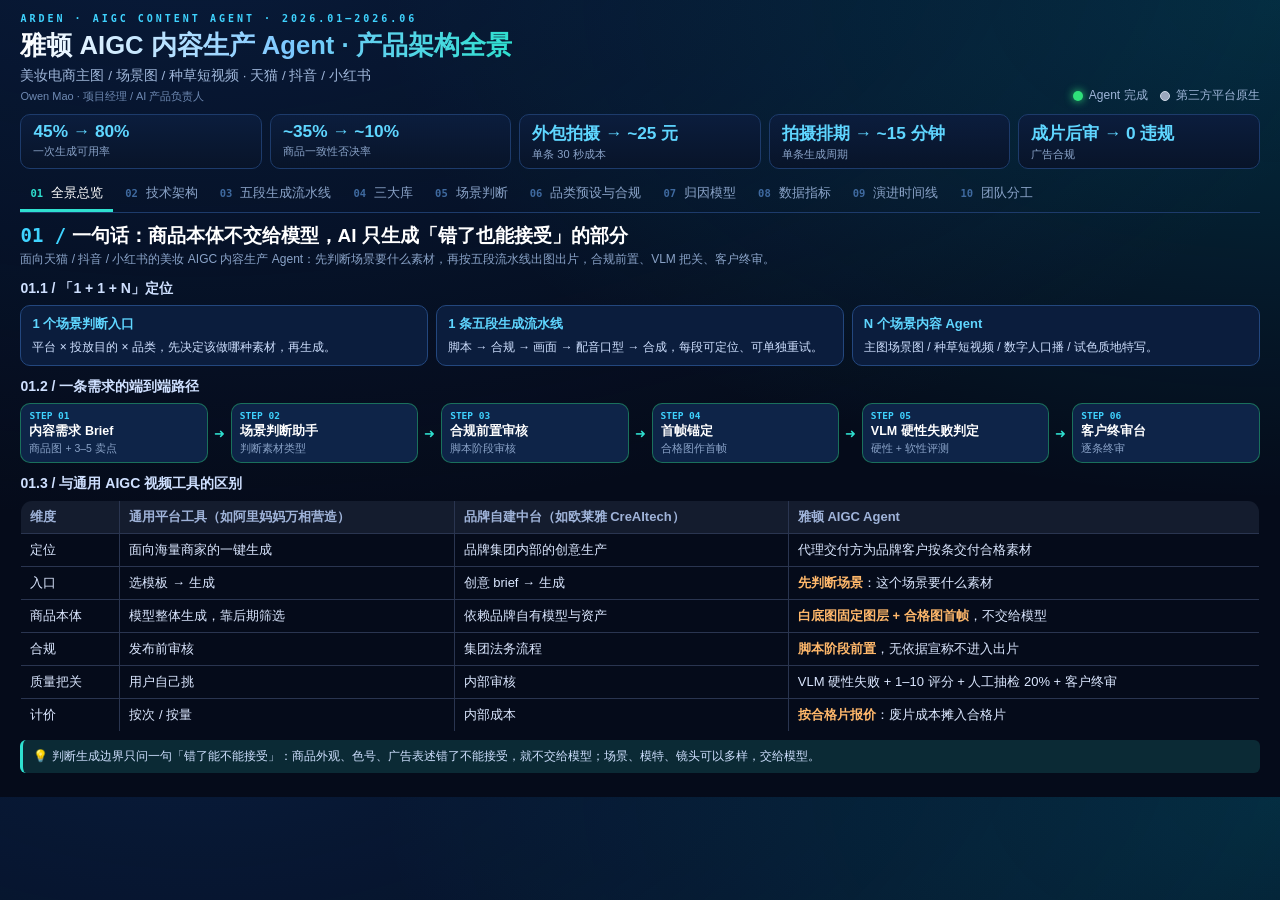
==== arden.html @ a470062e "add arden page" ====
<!DOCTYPE html><html lang="zh"><head><meta charset="utf-8"><meta name="viewport" content="width=device-width,initial-scale=1"><title>雅顿 AIGC 内容生产 Agent · 产品架构全景</title><style>*{box-sizing:border-box;margin:0;padding:0}
body{width:1920px;background:radial-gradient(1200px 600px at 15% -10%,#0d3b7a55,transparent),radial-gradient(900px 500px at 100% 0%,#00b4d833,transparent),#050b1a;color:#dbe7ff;font-family:"Noto Sans CJK SC","PingFang SC","Microsoft YaHei",sans-serif;padding:36px 44px 30px}
.top{display:flex;justify-content:space-between;align-items:flex-end}
.eyebrow{font:600 13px/1 monospace;letter-spacing:4px;color:#3fd3ff}
h1{font-size:42px;font-weight:800;margin:10px 0 8px;background:linear-gradient(90deg,#fff,#7cc8ff 55%,#2fe0d0);-webkit-background-clip:text;color:transparent}
.sub{font-size:19px;color:#9fb6d9}.sub b{color:#2fe0d0}
.legend{display:flex;gap:18px;font-size:14px;color:#9fb6d9;align-items:center}.legend span{display:flex;align-items:center;gap:6px}.legend .hint{color:#5f789f;font-size:12px}
.kpi{display:grid;gap:12px;margin:20px 0 16px}
.k{border:1px solid #1d3b6b;background:linear-gradient(180deg,#0b1d3d,#081429);border-radius:10px;padding:10px 16px;display:flex;flex-direction:column;gap:2px}
.k b{font-size:24px;color:#5fd6ff;font-weight:800;white-space:nowrap}.k span{font-size:13px;color:#8aa3c8}
.roles{display:grid;gap:10px;margin-bottom:12px}
.role{border:1px dashed #2a5aa0;border-radius:22px;padding:8px;text-align:center;font-size:14px;color:#cfe0ff;background:#0a1a35}
.main{display:grid;grid-template-columns:200px 1fr 200px;gap:12px}
.band{display:flex;border:1px solid #17345f;border-radius:12px;background:linear-gradient(90deg,#0a1c3acc,#071328cc);margin-bottom:10px;position:relative;overflow:hidden}
.band:before{content:"";position:absolute;left:0;top:0;bottom:0;width:4px;background:linear-gradient(#0a6cff,#2fe0d0)}
.lab{width:170px;flex:none;padding:12px 10px 12px 18px;border-right:1px solid #17345f;display:flex;flex-direction:column;justify-content:center}
.lab em{font:700 12px monospace;color:#3fd3ff}.lab b{font-size:17px;color:#fff;margin:3px 0}.lab span{font-size:10px;color:#6f8ab3;letter-spacing:1px}
.chips{display:flex;flex-wrap:wrap;gap:8px;padding:12px;align-content:center}
.chip{display:flex;align-items:center;gap:7px;padding:7px 11px;border-radius:8px;background:#0e2448;border:1px solid #23477e;font-size:14px;white-space:nowrap;cursor:pointer;transition:.15s}
.chip:hover{transform:translateY(-1px);border-color:#5fd6ff;box-shadow:0 0 12px #3fd3ff55}
.chip b{font-weight:600;color:#eaf2ff}.chip i{font-style:normal;font:11px monospace;color:#7fa6d6;background:#08162e;border-radius:4px;padding:2px 5px}
.dot{width:8px;height:8px;border-radius:50%;flex:none}
.g .dot,.lg.g{background:#2fe07a;box-shadow:0 0 8px #2fe07a}.y .dot,.lg.y{background:#ffc53d;box-shadow:0 0 8px #ffc53d}.b .dot,.lg.b{background:#4c8dff;box-shadow:0 0 8px #4c8dff}
.chip.g{border-color:#2fe07a66;background:linear-gradient(180deg,#0f2f3a,#0c2238)}.chip.b{border-style:dashed;opacity:.9}
.lg{width:10px;height:10px;border-radius:50%;display:inline-block}
.pillar{border-radius:12px;padding:12px 10px;display:flex;flex-direction:column;gap:8px;margin-bottom:10px}
.pillar .chip{white-space:normal;flex-wrap:wrap}
.pl{background:linear-gradient(180deg,#1a0f3d,#0a1430);border:1px solid #5b4bd1}.pr{background:linear-gradient(180deg,#05303a,#0a1430);border:1px solid #1fb5c4}
.ph{text-align:center;padding:6px 0 10px;border-bottom:1px solid #ffffff22;margin-bottom:4px}.ph b{display:block;font-size:17px;color:#fff}.ph span{font:11px monospace;color:#9fb6d9;letter-spacing:2px}
.flow{margin:4px 0 12px;border:1px solid #1d3b6b;border-radius:10px;padding:10px 16px;display:flex;align-items:center;gap:10px;font-size:13.5px;background:#071328;flex-wrap:wrap}
.flow .t{color:#3fd3ff;font:700 12px monospace;margin-right:4px;background:none;border:none}.flow span{background:#0e2448;border:1px solid #2a5aa0;border-radius:14px;padding:4px 10px}.flow .ar{color:#2fe0d0;border:none;background:none;padding:0}
.src{display:grid;gap:10px;border-top:2px solid #0a6cff55;padding-top:12px}
.src .h{font-size:15px;font-weight:700;color:#fff;display:flex;flex-direction:column;justify-content:center}.src .h span{font:10px monospace;color:#6f8ab3}
.s{background:#0b1a33;border:1px solid #2a4a7a;border-radius:8px;padding:9px;text-align:center}.s b{display:block;font-size:15px;color:#cfe0ff}.s i{font-style:normal;font-size:11px;color:#7f98bf}
.foot{margin-top:12px;font-size:12px;color:#5f789f;display:flex;justify-content:space-between}
#mask{display:none;position:fixed;inset:0;background:#02060fcc;backdrop-filter:blur(4px);align-items:center;justify-content:center;z-index:9}
#modal{width:640px;background:linear-gradient(160deg,#0d2246,#071229);border:1px solid #3fd3ff66;border-radius:16px;padding:28px 32px;box-shadow:0 0 60px #0a6cff55;position:relative}
#modal h2{font-size:26px;color:#fff;margin:10px 0 4px}#mt{font:13px monospace;color:#7fa6d6;margin-bottom:14px}
#modal h3{font-size:14px;color:#3fd3ff;margin:16px 0 6px;letter-spacing:2px}#modal p{font-size:15px;line-height:1.75;color:#cfe0ff}
#x{position:absolute;right:16px;top:12px;background:none;border:none;color:#9fb6d9;font-size:26px;cursor:pointer}
.st{display:inline-block;font-size:12px;padding:3px 10px;border-radius:12px;font-weight:700}.st.g{background:#2fe07a22;color:#2fe07a}.st.y{background:#ffc53d22;color:#ffc53d}.st.b{background:#4c8dff22;color:#7fb0ff}


.n .dot,.lg.n{background:#9aa7bd;box-shadow:none;border:1px solid #cfd8e6}
.chip.n{background:repeating-linear-gradient(135deg,#1a2233,#1a2233 6px,#161d2c 6px,#161d2c 12px);border:1px solid #58657d;}
.chip.n b{color:#c5cede}.chip.n i{color:#9aa7bd}
.st.n{background:#9aa7bd22;color:#c5cede}
.k{flex-direction:column!important;align-items:flex-start!important;gap:2px!important}
.meta{font-size:13px;color:#6f8ab3;margin-top:8px}
.tabs{display:flex;gap:6px;margin:4px 0 18px;border-bottom:1px solid #1d3b6b;flex-wrap:wrap}
.tab{padding:10px 16px;cursor:pointer;color:#8aa3c8;font-size:15px;border-bottom:3px solid transparent;display:flex;gap:8px;align-items:baseline}
.tab .ti{font:700 12px monospace;color:#3f6aa0}.tab:hover{color:#fff}.tab.active{color:#fff;border-bottom-color:#2fe0d0}.tab.active .ti{color:#2fe0d0}
.panel{display:none}.panel.active{display:block}
.sec{font-size:26px;font-weight:800;color:#fff;margin:4px 0 4px}.sno{color:#3fd3ff;font-family:monospace}
.ssub{color:#8aa3c8;font-size:14px;margin-bottom:16px}
.sec2{font-size:17px;font-weight:700;color:#cfe0ff;margin:22px 0 10px}
.tri{display:grid;grid-template-columns:1fr 1.6fr 1fr;gap:14px}
.col{border:1px solid #1d3b6b;border-radius:14px;padding:14px;background:#081630;display:flex;flex-direction:column;gap:8px}
.col.core{border-color:#2fe0d0;background:linear-gradient(180deg,#07283a,#081630)}
.ch{font-weight:800;color:#fff;font-size:16px;margin-bottom:4px}.mini{color:#6f8ab3;font-size:12px;margin-top:6px}
.srcg{display:grid;grid-template-columns:1fr 1fr;gap:6px}.srcb{background:#0b1a33;border:1px solid #2a4a7a;border-radius:8px;padding:6px 8px}.srcb b{display:block;font-size:13px}.srcb i{font-style:normal;font-size:11px;color:#7f98bf}
.cb{border:1px dashed #2a5aa0;border-radius:10px;padding:10px;display:flex;flex-wrap:wrap;gap:6px}.cb em{width:100%;font-style:normal;font:700 12px monospace;color:#3fd3ff}.cb.nat{border-color:#58657d}.cb.nat em{color:#c5cede}
.kc{background:#0b1d3d;border:1px solid #1d3b6b;border-radius:10px;padding:10px 12px}.kc b{display:block;font-size:22px;color:#5fd6ff}.kc span{font-size:12px;color:#8aa3c8}
.tip{background:#0b2a35;border-left:3px solid #2fe0d0;border-radius:6px;padding:10px 12px;font-size:13.5px;color:#cfe0ff;margin-top:10px;line-height:1.6}
.lane{border:1px solid #1d3b6b;border-radius:12px;padding:14px;margin-bottom:12px;background:#071328}.lt{font-weight:700;color:#fff;margin-bottom:10px}
.pipe{display:flex;align-items:stretch;gap:6px;flex-wrap:wrap}.sarr{color:#2fe0d0;display:flex;align-items:center;font-size:18px}
.step{flex:1;min-width:150px;border:1px solid #23477e;border-radius:10px;padding:10px;background:#0e2448;cursor:pointer;display:flex;flex-direction:column;gap:4px;transition:.15s}
.step:hover,.card:hover,.dec:hover,.cr:hover,.py:hover{border-color:#5fd6ff;box-shadow:0 0 14px #3fd3ff55}
.step em{font:700 11px monospace;color:#3fd3ff;font-style:normal}.step b{color:#fff;font-size:15px}.step span{font-size:12px;color:#8aa3c8}
.step.g{border-color:#2fe07a66}.step.n{background:repeating-linear-gradient(135deg,#1a2233,#1a2233 6px,#161d2c 6px,#161d2c 12px);border-color:#58657d}
.g4{display:grid;grid-template-columns:repeat(4,1fr);gap:12px}.g3{display:grid;grid-template-columns:repeat(3,1fr);gap:12px}.g2{display:grid;grid-template-columns:repeat(2,1fr);gap:12px}
.card{border:1px solid #23477e;border-radius:10px;padding:14px;background:#0b1d3d;cursor:pointer}.card b{color:#5fd6ff}.card p{font-size:13px;color:#cfe0ff;margin-top:6px}
.rtop{display:flex;align-items:center;gap:10px;justify-content:center;margin-bottom:14px}.vd{color:#2fe0d0;text-align:center}
.r3{display:grid;grid-template-columns:repeat(3,1fr);gap:14px}.rcol{border-radius:12px;padding:14px;display:flex;flex-direction:column;align-items:center;gap:4px;background:#081630;border:1px solid #23477e}
.rcol .chip{width:100%;justify-content:flex-start}.rt{font-weight:800;color:#fff;margin-bottom:8px}.c1{border-color:#2fe07a88}.c2{border-color:#3fd3ff88}.c3{border-color:#ff7a7a88}.c4{border-color:#9aa7bd}
.two{display:grid;grid-template-columns:1fr 1fr;gap:20px}.pyr{display:flex;flex-direction:column;align-items:center;gap:8px}
.py{background:linear-gradient(90deg,#0a6cff44,#2fe0d044);border:1px solid #3fd3ff66;border-radius:8px;padding:12px;text-align:center;cursor:pointer}.py b{display:block;color:#fff;font-size:16px}.py span{font-size:12px;color:#9fb6d9}
.kv{display:flex;flex-direction:column;gap:6px}.kv div{display:flex;justify-content:space-between;background:#0b1d3d;border:1px solid #1d3b6b;border-radius:8px;padding:9px 12px}.kv b{color:#5fd6ff}.kv span{color:#cfe0ff;font-size:13px}
.chips2{display:flex;flex-wrap:wrap;gap:8px}
.ctab{border:1px solid #1d3b6b;border-radius:12px;overflow:hidden}.ch3,.cr{display:grid;grid-template-columns:1fr 1fr 1.4fr;gap:10px;padding:10px 14px;align-items:center}.ch3{background:#0b1d3d;color:#3fd3ff}.cr{border-top:1px solid #1d3b6b;cursor:pointer}.c1x{color:#ff9b9b;font-weight:700}.cr span{font-size:14px}
.cres{padding:12px 14px;background:#07283a;color:#cfe0ff}.cres b{color:#2fe07a}
.dec{border:1px solid #23477e;border-radius:12px;padding:14px;background:#0b1d3d;cursor:pointer;display:flex;flex-direction:column;gap:6px;font-size:13.5px;color:#cfe0ff;line-height:1.6}.dt{font:700 13px monospace;color:#c49bff}.dec em{font-style:normal;color:#3fd3ff;margin-right:8px;font-weight:700}
.kpi2{border:1px solid #1d3b6b;border-radius:12px;padding:14px;background:#0b1d3d;display:flex;flex-direction:column;gap:4px}.kpi2 em{font-style:normal;font:700 11px monospace;color:#3fd3ff}.kpi2 span{color:#cfe0ff}.kpi2 b{font-size:24px;color:#5fd6ff}.kpi2 i{font-style:normal;font-size:12px;color:#8aa3c8}
#modal{width:1100px;max-height:88vh;overflow:auto}#mg{font-size:12px;color:#6f8ab3;margin-left:8px}
.chain{display:grid;grid-template-columns:1fr 24px 1fr 24px 1fr 24px 1fr;gap:6px;margin-top:10px}.ca{color:#2fe0d0;display:flex;align-items:center;justify-content:center;font-size:18px}
.cs{background:#081630;border:1px solid #1d3b6b;border-radius:10px;padding:12px}.cs h3{margin:0 0 6px!important}.cs.res{border-color:#2fe07a88}.cs p{font-size:14px!important}
.ud{display:grid;grid-template-columns:1fr 1fr;gap:14px;margin-top:14px}.ud h3{margin:0 0 6px!important}
.lk{display:inline-block;margin:3px;padding:4px 10px;border-radius:14px;background:#0e2448;border:1px solid #2fe07a66;font-size:13px;cursor:pointer}.lk.n{border-color:#9aa7bd}.lk.ext{border-style:dashed;border-color:#3f5a80;color:#8aa3c8;cursor:default}
.rel{outline:2px solid #2fe0d0;outline-offset:1px}
.kv2{display:grid;grid-template-columns:1fr 1fr;gap:6px}
.lib{border:1px solid #23477e;border-radius:12px;padding:14px;background:#0b1d3d;cursor:pointer;display:flex;flex-direction:column;gap:6px}.lib:hover,.kv div[data-m]:hover{border-color:#5fd6ff}
.lib em{font-style:normal;font:700 11px monospace;color:#3fd3ff}.lib h4{font-size:18px;color:#fff}.lib i{color:#9fb6d9;font-size:13px}
.li{display:flex;justify-content:space-between;background:#081630;border-radius:6px;padding:7px 10px}.li b{color:#cfe0ff;font-size:13px}.li span{color:#8aa3c8;font-size:12px}.lu{font-size:12px;color:#6f8ab3;margin-top:4px}
.kv div[data-m]{cursor:pointer}
.formula{background:#081630;border:1px solid #2a5aa0;border-radius:10px;padding:14px 18px;font:15px/1.9 monospace;color:#cfe0ff}
.me{font-style:normal;font:700 11px monospace;color:#3fd3ff;display:block}
.tl{display:flex;flex-direction:column;gap:2px;border-left:2px solid #2a5aa0;margin-left:150px}
.tlr{display:flex;gap:18px;align-items:baseline;padding:8px 0;position:relative}.tlr:before{content:"";position:absolute;left:-7px;top:14px;width:12px;height:12px;border-radius:50%;background:#2fe0d0;box-shadow:0 0 8px #2fe0d0}
.tlr.minor:before{width:8px;height:8px;left:-5px;background:#3f6aa0;box-shadow:none}
.tld{width:150px;margin-left:-150px;white-space:nowrap;text-align:right;padding-right:22px;font:700 14px monospace;color:#5fd6ff}.tlb b{color:#fff;font-size:15px;display:block}.tlb span{color:#8aa3c8;font-size:13px}.tlr.minor .tlb b{color:#cfe0ff;font-size:14px}
.team{border:1px solid #23477e;border-radius:12px;padding:14px;background:#0b1d3d}.team.pm{grid-row:span 2;border-color:#c49bff;background:linear-gradient(180deg,#1a0f3d,#0b1d3d)}.team b{color:#fff;font-size:15px;display:block}.team i{font-style:normal;font-size:12px;color:#8aa3c8}.team ul{margin:8px 0 0 18px;color:#cfe0ff;font-size:13px;line-height:1.8}
.trow{display:grid;grid-template-columns:260px 1.4fr 1fr 1.3fr;gap:16px;border:1px solid #23477e;border-left:4px solid #3fd3ff;border-radius:10px;padding:14px;background:#0b1d3d;margin-bottom:10px}
.trow.pm{border-left-color:#ffc53d;background:linear-gradient(90deg,#2a2208,#0b1d3d)}.trow.pm .tr1 b{color:#ffc53d}
.tr1 b{display:block;font-size:17px;color:#fff}.tr1 i{font-style:normal;font-size:12px;color:#8aa3c8}
.trow h5{font-size:12px;color:#3fd3ff;letter-spacing:2px;margin-bottom:6px}.trow ul{margin-left:16px;font-size:13px;color:#cfe0ff;line-height:1.75}.trow ul b{color:#c49bff}.trow p,.tp{font-size:13px;color:#cfe0ff;line-height:1.7}.tp em{font-style:normal;color:#3fd3ff}
.kv1 div{justify-content:flex-start;gap:20px}.kv1 b{width:110px;flex:none}
/* ===== compact responsive (laptop) ===== */
html{font-size:13px}
body{width:auto!important;min-width:1200px;max-width:1680px;margin:0 auto;padding:14px clamp(14px,1.6vw,28px) 24px!important;overflow-x:hidden}
h1{font-size:clamp(22px,2vw,30px)!important;margin:4px 0 4px!important}
.eyebrow{font-size:10px!important;letter-spacing:3px!important}
.sub{font-size:13.5px!important}.meta{font-size:11px!important;margin-top:4px!important}
.legend{font-size:12px!important;gap:12px!important}
.kpi{margin:10px 0 8px!important;gap:8px!important}
.k{padding:6px 12px!important}.k b{font-size:clamp(15px,1.35vw,20px)!important}.k span{font-size:11px!important}
.tabs{margin:2px 0 10px!important;gap:2px!important}.tab{padding:7px 10px!important;font-size:13px!important}.tab .ti{font-size:10.5px!important}
.sec{font-size:19px!important;margin:0 0 2px!important}.ssub{font-size:12px!important;margin-bottom:10px!important}
.sec2{font-size:14px!important;margin:12px 0 7px!important}
.tip{font-size:12px!important;padding:7px 10px!important;margin-top:8px!important}
.chip{padding:3px 7px!important;font-size:12px!important;gap:5px!important;border-radius:6px!important}
.chip i{font-size:9.5px!important;padding:1px 4px!important}.dot{width:6px!important;height:6px!important}
.main{grid-template-columns:150px 1fr 150px!important;gap:8px!important}
.band{margin-bottom:6px!important;border-radius:9px!important}
.lab{width:118px!important;padding:6px 8px 6px 12px!important}.lab b{font-size:13px!important;margin:1px 0!important}.lab em{font-size:10px!important}.lab span{font-size:8.5px!important}
.chips{gap:5px!important;padding:6px 8px!important}
.pillar{padding:8px 6px!important;gap:5px!important;margin-bottom:6px!important}.ph{padding:2px 0 6px!important}.ph b{font-size:13px!important}.ph span{font-size:9px!important}
.pillar .chip{font-size:11.5px!important}
.tri{gap:10px!important}.col{padding:10px!important;gap:5px!important}.ch{font-size:13.5px!important}
.role{padding:4px 6px!important;font-size:12px!important}.srcb{padding:4px 6px!important}.srcb b{font-size:11.5px!important}.srcb i{font-size:10px!important}
.cb{padding:7px!important;gap:4px!important}.cb em{font-size:10.5px!important}
.kc{padding:6px 10px!important}.kc b{font-size:17px!important}.kc span{font-size:11px!important}
.lane{padding:9px!important;margin-bottom:8px!important}.lt{font-size:13px!important;margin-bottom:6px!important}
.step{min-width:110px!important;padding:6px 8px!important;gap:2px!important}.step b{font-size:12.5px!important}.step span{font-size:10.5px!important}.step em{font-size:9.5px!important}.sarr{font-size:13px!important}
.card,.dec,.lib,.kpi2,.team,.trow{padding:9px 11px!important}.card p,.dec{font-size:12px!important}
.kpi2 b{font-size:19px!important}.kpi2 span{font-size:12px!important}
.g4,.g3,.g2,.r3{gap:8px!important}.rcol{padding:9px!important}
.py{padding:7px!important}.py b{font-size:13.5px!important}.kv div{padding:6px 10px!important}.kv span{font-size:12px!important}
.ch3,.cr{padding:6px 10px!important}.cr span{font-size:12.5px!important}
.lib h4{font-size:15px!important}.li{padding:5px 8px!important}
.tlr{padding:4px 0!important}.tlb b{font-size:13px!important}.tlb span{font-size:11.5px!important}
.trow{grid-template-columns:200px 1.4fr 1fr 1.3fr!important;gap:10px!important;margin-bottom:6px!important}.trow ul,.trow p,.tp{font-size:12px!important;line-height:1.6!important}.tr1 b{font-size:14px!important}
.formula{font-size:13px!important;padding:10px 14px!important}
.src{display:none}.foot{font-size:11px!important}
/* modal */
#mask{padding:2vh 2vw}
#modal{width:min(1040px,94vw)!important;max-height:92vh!important;overflow-y:auto!important;padding:18px 22px!important;box-sizing:border-box}
#modal h2{font-size:20px!important;margin:6px 0 2px!important}#mt{font-size:11.5px!important;margin-bottom:8px!important}
#modal h3{font-size:12px!important}.cs{padding:9px!important}.cs p{font-size:12.5px!important;line-height:1.65!important}
.chain{grid-template-columns:1fr 18px 1fr 18px 1fr 18px 1fr!important}
.lk{font-size:12px!important;padding:3px 8px!important}
@media (max-width:1360px){
 .chain{grid-template-columns:1fr 1fr!important}.chain .ca{display:none}
 .main{grid-template-columns:132px 1fr 132px!important}.lab{width:104px!important}
 .chip{font-size:11.5px!important}.chip i{display:none}.pillar .chip i{display:none}
 .trow{grid-template-columns:170px 1fr 1fr!important}.trow>div:last-child{grid-column:1/-1}
}
.kind{display:inline-block;font-size:11px;padding:2px 8px;border-radius:10px;margin-left:6px}.kind.u{background:#3b2a12;color:#ffb86b;border:1px solid #ff9f43}.kind.c{background:#16263a;color:#8cc8ff;border:1px solid #4aa3ff}
.ctab{width:100%;border-collapse:collapse;font-size:13px;margin:6px 0}.ctab th,.ctab td{border:1px solid #2a3550;padding:7px 9px;text-align:left;vertical-align:top}.ctab th{background:#141c2e;color:#9fb3d9}.ctab td b{color:#ffb86b}</style></head><body>
<div class="top"><div><div class="eyebrow">ARDEN · AIGC CONTENT AGENT · 2026.01–2026.06</div><h1>雅顿 AIGC 内容生产 Agent · 产品架构全景</h1><div class="sub">美妆电商主图 / 场景图 / 种草短视频 · 天猫 / 抖音 / 小红书</div><div class="meta">Owen Mao · 项目经理 / AI 产品负责人</div></div>
<div class="legend"><span><i class="lg g"></i>Agent 完成</span><span><i class="lg n"></i>第三方平台原生</span></div></div>
<div class="kpi" style="grid-template-columns:repeat(5,1fr)"><div class="k"><b>45% → 80%</b><span>一次生成可用率</span></div><div class="k"><b>~35% → ~10%</b><span>商品一致性否决率</span></div><div class="k"><b>外包拍摄 → ~25 元</b><span>单条 30 秒成本</span></div><div class="k"><b>拍摄排期 → ~15 分钟</b><span>单条生成周期</span></div><div class="k"><b>成片后审 → 0 违规</b><span>广告合规</span></div></div><div class="tabs"><div class="tab" data-tab="overview"><span class="ti">01</span>全景总览</div><div class="tab" data-tab="arch"><span class="ti">02</span>技术架构</div><div class="tab" data-tab="pipeline"><span class="ti">03</span>五段生成流水线</div><div class="tab" data-tab="libs"><span class="ti">04</span>三大库</div><div class="tab" data-tab="scene"><span class="ti">05</span>场景判断</div><div class="tab" data-tab="preset"><span class="ti">06</span>品类预设与合规</div><div class="tab" data-tab="attr"><span class="ti">07</span>归因模型</div><div class="tab" data-tab="metrics"><span class="ti">08</span>数据指标</div><div class="tab" data-tab="timeline"><span class="ti">09</span>演进时间线</div><div class="tab" data-tab="team"><span class="ti">10</span>团队分工</div></div><div class="panel" id="tab-overview"><div class="sec"><span class="sno">01 /</span> 一句话：商品本体不交给模型，AI 只生成「错了也能接受」的部分</div><div class="ssub">面向天猫 / 抖音 / 小红书的美妆 AIGC 内容生产 Agent：先判断场景要什么素材，再按五段流水线出图出片，合规前置、VLM 把关、客户终审。</div><div class="sec2">01.1 / 「1 + 1 + N」定位</div><div class="g3"><div class="card" data-m="场景判断助手"><b>1 个场景判断入口</b><p>平台 × 投放目的 × 品类，先决定该做哪种素材，再生成。</p></div><div class="card" data-m="五段工作流"><b>1 条五段生成流水线</b><p>脚本 → 合规 → 画面 → 配音口型 → 合成，每段可定位、可单独重试。</p></div><div class="card" data-m="场景路由 Agent"><b>N 个场景内容 Agent</b><p>主图场景图 / 种草短视频 / 数字人口播 / 试色质地特写。</p></div></div><div class="sec2">01.2 / 一条需求的端到端路径</div><div class="pipe"><div class="step g" data-m="内容需求 Brief"><em>STEP 01</em><b>内容需求 Brief</b><span>商品图 + 3–5 卖点</span></div><div class="sarr">➜</div><div class="step g" data-m="场景判断助手"><em>STEP 02</em><b>场景判断助手</b><span>判断素材类型</span></div><div class="sarr">➜</div><div class="step g" data-m="合规前置审核"><em>STEP 03</em><b>合规前置审核</b><span>脚本阶段审核</span></div><div class="sarr">➜</div><div class="step g" data-m="首帧锚定"><em>STEP 04</em><b>首帧锚定</b><span>合格图作首帧</span></div><div class="sarr">➜</div><div class="step g" data-m="VLM 硬性失败判定"><em>STEP 05</em><b>VLM 硬性失败判定</b><span>硬性 + 软性评测</span></div><div class="sarr">➜</div><div class="step g" data-m="客户终审台"><em>STEP 06</em><b>客户终审台</b><span>逐条终审</span></div></div><div class="sec2">01.3 / 与通用 AIGC 视频工具的区别</div><table class="ctab"><tr><th>维度</th><th>通用平台工具（如阿里妈妈万相营造）</th><th>品牌自建中台（如欧莱雅 CreAItech）</th><th>雅顿 AIGC Agent</th></tr><tr><td>定位</td><td>面向海量商家的一键生成</td><td>品牌集团内部的创意生产</td><td>代理交付方为品牌客户按条交付合格素材</td></tr><tr><td>入口</td><td>选模板 → 生成</td><td>创意 brief → 生成</td><td><b>先判断场景</b>：这个场景要什么素材</td></tr><tr><td>商品本体</td><td>模型整体生成，靠后期筛选</td><td>依赖品牌自有模型与资产</td><td><b>白底图固定图层 + 合格图首帧</b>，不交给模型</td></tr><tr><td>合规</td><td>发布前审核</td><td>集团法务流程</td><td><b>脚本阶段前置</b>，无依据宣称不进入出片</td></tr><tr><td>质量把关</td><td>用户自己挑</td><td>内部审核</td><td>VLM 硬性失败 + 1–10 评分 + 人工抽检 20% + 客户终审</td></tr><tr><td>计价</td><td>按次 / 按量</td><td>内部成本</td><td><b>按合格片报价</b>：废片成本摊入合格片</td></tr></table><div class="tip">💡 判断生成边界只问一句「错了能不能接受」：商品外观、色号、广告表述错了不能接受，就不交给模型；场景、模特、镜头可以多样，交给模型。</div></div><div class="panel" id="tab-arch"><div class="sec"><span class="sno">02 /</span> 六层系统架构 + 两根横切支柱</div><div class="ssub">共 56 个模块 · 点击任意节点看「痛点 → 做法 → 产出 → 成果」与上下游；灰色斜纹为第三方平台原生能力。</div><div class="main"><div class="pillar pl"><div class="ph"><b>合规与品牌安全</b><span>GUARDRAILS</span></div><div class="chip g" data-m="合规前置审核"><span class="dot"></span><b>合规前置审核</b><i>脚本阶段</i></div><div class="chip g" data-m="极限词拦截"><span class="dot"></span><b>极限词拦截</b><i>广告法</i></div><div class="chip g" data-m="功效宣称校验"><span class="dot"></span><b>功效宣称校验</b><i>有依据才可写</i></div><div class="chip g" data-m="商品一致性红线"><span class="dot"></span><b>商品一致性红线</b><i>一票否决</i></div><div class="chip g" data-m="AIGC 内容标识"><span class="dot"></span><b>AIGC 内容标识</b><i>显式/隐式标识</i></div><div class="chip g" data-m="肖像/版权授权"><span class="dot"></span><b>肖像/版权授权</b><i>模特·音乐</i></div><div class="chip g" data-m="客户终审"><span class="dot"></span><b>客户终审</b><i>HITL</i></div></div><div><div class="band"><div class="lab"><em>L1</em><b>交互触达层</b><span>BRIEF & REVIEW</span></div><div class="chips"><div class="chip g" data-m="内容需求 Brief"><span class="dot"></span><b>内容需求 Brief</b><i>商品图+卖点</i></div><div class="chip g" data-m="场景判断助手"><span class="dot"></span><b>场景判断助手</b><i>场景→素材类型</i></div><div class="chip g" data-m="品类模板选择"><span class="dot"></span><b>品类模板选择</b><i>护肤/彩妆/香氛</i></div><div class="chip g" data-m="缺参追问"><span class="dot"></span><b>缺参追问</b><i>卖点/功效依据</i></div><div class="chip g" data-m="批量任务看板"><span class="dot"></span><b>批量任务看板</b><i>SKU×平台</i></div><div class="chip g" data-m="客户终审台"><span class="dot"></span><b>客户终审台</b><i>逐条审批</i></div></div></div><div class="band"><div class="lab"><em>L2</em><b>智能编排层</b><span>AGENT ORCHESTRATION</span></div><div class="chips"><div class="chip g" data-m="场景路由 Agent"><span class="dot"></span><b>场景路由 Agent</b><i>Supervisor</i></div><div class="chip g" data-m="五段工作流"><span class="dot"></span><b>五段工作流</b><i>脚本→合成</i></div><div class="chip g" data-m="脚本结构引擎"><span class="dot"></span><b>脚本结构引擎</b><i>3秒钩子-卖点-下单</i></div><div class="chip g" data-m="分镜生成"><span class="dot"></span><b>分镜生成</b><i>5–6 个分镜</i></div><div class="chip g" data-m="模型路由"><span class="dot"></span><b>模型路由</b><i>按段选模型</i></div><div class="chip g" data-m="按段重试"><span class="dot"></span><b>按段重试</b><i>最多 3 次</i></div></div></div><div class="band"><div class="lab"><em>L3</em><b>场景内容 Agent 层</b><span>N 个场景内容智能体</span></div><div class="chips"><div class="chip g" data-m="主图/场景图 Agent"><span class="dot"></span><b>主图/场景图 Agent</b><i>白底固定图层</i></div><div class="chip g" data-m="种草短视频 Agent"><span class="dot"></span><b>种草短视频 Agent</b><i>30 秒竖版</i></div><div class="chip g" data-m="数字人口播 Agent"><span class="dot"></span><b>数字人口播 Agent</b><i>模特手持</i></div><div class="chip g" data-m="试色/质地特写 Agent"><span class="dot"></span><b>试色/质地特写 Agent</b><i>实拍试色参考</i></div><div class="chip g" data-m="A/B 钩子变体"><span class="dot"></span><b>A/B 钩子变体</b><i>3 秒钩子</i></div><div class="chip g" data-m="多平台规格适配"><span class="dot"></span><b>多平台规格适配</b><i>画幅/时长</i></div></div></div><div class="band"><div class="lab"><em>L4</em><b>生成与一致性层</b><span>CORE PIPELINE · 商品本体不交给模型</span></div><div class="chips"><div class="chip g" data-m="商品抠图固定图层"><span class="dot"></span><b>商品抠图固定图层</b><i>白底原图</i></div><div class="chip g" data-m="首帧锚定"><span class="dot"></span><b>首帧锚定</b><i>合格图作首帧</i></div><div class="chip g" data-m="尾帧接续"><span class="dot"></span><b>尾帧接续</b><i>段间一致</i></div><div class="chip g" data-m="多图/局部参考"><span class="dot"></span><b>多图/局部参考</b><i>材质·角度</i></div><div class="chip g" data-m="标准比色卡"><span class="dot"></span><b>标准比色卡</b><i>色号参考</i></div><div class="chip g" data-m="色差校验"><span class="dot"></span><b>色差校验</b><i>超阈值退回</i></div><div class="chip g" data-m="逐句 TTS"><span class="dot"></span><b>逐句 TTS</b><i>句级配音</i></div><div class="chip g" data-m="句级口型驱动"><span class="dot"></span><b>句级口型驱动</b><i>可灵对口型</i></div><div class="chip g" data-m="成片合成"><span class="dot"></span><b>成片合成</b><i>字幕+音轨</i></div></div></div><div class="band"><div class="lab"><em>L5</em><b>资产与知识层</b><span>三大库 · TEMPLATE / BRAND / COMPLIANCE</span></div><div class="chips"><div class="chip g" data-m="品类模板库"><span class="dot"></span><b>品类模板库</b><i>通过评测的模板</i></div><div class="chip g" data-m="参考案例库"><span class="dot"></span><b>参考案例库</b><i>同款生成</i></div><div class="chip g" data-m="品牌资产库"><span class="dot"></span><b>品牌资产库</b><i>白底图·色号·logo</i></div><div class="chip g" data-m="卖点与功效依据库"><span class="dot"></span><b>卖点与功效依据库</b><i>有依据的宣称</i></div><div class="chip g" data-m="合规词库"><span class="dot"></span><b>合规词库</b><i>极限词/禁用词</i></div><div class="chip g" data-m="爆款钩子库"><span class="dot"></span><b>爆款钩子库</b><i>钩子样本</i></div></div></div><div class="band"><div class="lab"><em>L6</em><b>模型与成本底座层</b><span>MODELS & COST</span></div><div class="chips"><div class="chip n" data-m="即梦 图像生成"><span class="dot"></span><b>即梦 图像生成</b><i>第三方原生</i></div><div class="chip n" data-m="可灵 图生视频"><span class="dot"></span><b>可灵 图生视频</b><i>第三方原生</i></div><div class="chip n" data-m="可灵 对口型"><span class="dot"></span><b>可灵 对口型</b><i>第三方原生</i></div><div class="chip n" data-m="TTS 配音"><span class="dot"></span><b>TTS 配音</b><i>第三方原生</i></div><div class="chip n" data-m="平台发布接口"><span class="dot"></span><b>平台发布接口</b><i>第三方原生</i></div><div class="chip g" data-m="模型选型评测"><span class="dot"></span><b>模型选型评测</b><i>通过率×成本×耗时</i></div><div class="chip g" data-m="不训单品 LoRA"><span class="dot"></span><b>不训单品 LoRA</b><i>锚定已足够</i></div><div class="chip g" data-m="成本核算"><span class="dot"></span><b>成本核算</b><i>单条成本</i></div><div class="chip g" data-m="废片摊销定价"><span class="dot"></span><b>废片摊销定价</b><i>成本→报价</i></div></div></div></div><div class="pillar pr"><div class="ph"><b>评测运营·数据飞轮</b><span>EVAL · FLYWHEEL</span></div><div class="chip g" data-m="VLM 硬性失败判定"><span class="dot"></span><b>VLM 硬性失败判定</b><i>命中即不合格</i></div><div class="chip g" data-m="VLM 软性评分"><span class="dot"></span><b>VLM 软性评分</b><i>1–10 分 ≥7 通过</i></div><div class="chip g" data-m="人工抽检 20%"><span class="dot"></span><b>人工抽检 20%</b><i>校准 VLM</i></div><div class="chip g" data-m="100 条回归集"><span class="dot"></span><b>100 条回归集</b><i>品类×素材类型</i></div><div class="chip g" data-m="20 条验证集"><span class="dot"></span><b>20 条验证集</b><i>不参与调优</i></div><div class="chip g" data-m="逐层 Bad Case 归因"><span class="dot"></span><b>逐层 Bad Case 归因</b><i>六层定位</i></div><div class="chip g" data-m="投放数据回流"><span class="dot"></span><b>投放数据回流</b><i>完播·点击</i></div></div></div><div class="sec2">02.1 / 技术选型速览</div><div class="kv"><div><b>图像</b><span>即梦 · 多图 / 局部参考 · 白底图固定图层</span></div><div><b>视频</b><span>可灵图生视频 · 首帧锚定 · 尾帧接续</span></div><div><b>口型</b><span>可灵对口型 · 句级音频驱动</span></div><div><b>配音</b><span>逐句 TTS · 超长倍速压缩</span></div><div><b>编排</b><span>场景路由 Agent + 五段工作流 · 按段重试 ≤3</span></div><div><b>评测</b><span>VLM-as-a-Judge 硬性 + 软性 · 人工抽检 20%</span></div><div><b>调优</b><span>Prompt + Few-shot · 不训 LoRA / 不做 SFT</span></div><div><b>成本</b><span>单条约 25 元 · 废片摊销按合格片报价</span></div></div><div class="sec2">02.2 / 关键决策 · 为什么选 A 不选 B</div><div class="g2"><div class="dec" data-m="首帧锚定"><div class="dt">DECISION · 商品一致性</div><div><em>背景</em>图生视频会重绘商品区域，口红偏色、质地变化。</div><div><em>候选</em>单品 LoRA / 后期修色 / 合格图首帧 + 参考约束。</div><div><em>选择</em>合格图作首帧 + 产品区域参考约束 + 标准比色卡；SKU 多、上新快，不训单品 LoRA。</div><div><em>结果</em>口红偏色类 Bad Case 修复，新品无需训练即可出片。</div></div><div class="dec" data-m="不训单品 LoRA"><div class="dt">DECISION · Few-shot vs SFT</div><div><em>背景</em>钩子和脚本结构需要稳定，但数据量有限。</div><div><em>候选</em>SFT 微调 / Prompt + Few-shot。</div><div><em>选择</em>Prompt + Few-shot 已足够，样本来自爆款钩子库与投放回流。</div><div><em>结果</em>脚本结构稳定，改动只需更新样本。</div></div><div class="dec" data-m="合规前置审核"><div class="dt">DECISION · 前置 vs 后审</div><div><em>背景</em>成片后审核，最贵的出片成本已经花掉。</div><div><em>候选</em>成片后人工审 / 发布平台审 / 脚本阶段前置。</div><div><em>选择</em>脚本阶段前置审核，只用客户提供且有依据的宣称。</div><div><em>结果</em>广告合规 0 违规。</div></div><div class="dec" data-m="VLM 软性评分"><div class="dt">DECISION · VLM + 20% 人工 vs 纯人工</div><div><em>背景</em>批量出片逐条人工看成本高、标准不一。</div><div><em>候选</em>纯人工 / 纯 VLM / 混合。</div><div><em>选择</em>VLM 先判硬性失败、再 1–10 打分，人工抽 20% 校准，色号和口型以人工为准。</div><div><em>结果</em>VLM 与人工一致率约 88%。</div></div><div class="dec" data-m="五段工作流"><div class="dt">DECISION · 五段拆分 vs 一键端到端</div><div><em>背景</em>一键生成出了问题无法定位。</div><div><em>候选</em>端到端一键 / 五段拆分。</div><div><em>选择</em>五段拆分、按段重试、逐层归因。</div><div><em>结果</em>一次生成可用率 45% → 80%。</div></div><div class="dec" data-m="逐句 TTS"><div class="dt">DECISION · 逐句 TTS vs 模型原生音频</div><div><em>背景</em>整段配音与画面节奏对不上，单句过长超出视频时长上限。</div><div><em>候选</em>视频模型原生音频 / 整段 TTS / 逐句 TTS。</div><div><em>选择</em>逐句 TTS、超长倍速压缩，句级音频驱动口型，最后统一替换音轨。</div><div><em>结果</em>口型与音画同步通过评测。</div></div><div class="dec" data-m="模型选型评测"><div class="dt">DECISION · 通过率 × 成本 × 耗时 vs 榜单</div><div><em>背景</em>榜单分数与美妆场景不一致。</div><div><em>候选</em>按榜单 / 按单项质量 / 三项综合。</div><div><em>选择</em>在约 100 条评测集上按通过率、成本、耗时三项选型。</div><div><em>结果</em>单条约 25 元、约 15 分钟。</div></div><div class="dec" data-m="废片摊销定价"><div class="dt">DECISION · 按合格片 vs 按调用报价</div><div><em>背景</em>按调用成本报价会因废片亏损。</div><div><em>候选</em>按调用 / 按时长 / 按合格片。</div><div><em>选择</em>废片摊入合格片，测算按条报价区间。</div><div><em>结果</em>合格片成本约 31 元，报价区间可落地。</div></div></div></div><div class="panel" id="tab-pipeline"><div class="sec"><span class="sno">03 /</span> 五段生成流水线 · 出图链路 + 出视频链路</div><div class="ssub">两条链路共用一份商品资料：出图链路的合格图，直接成为出视频链路的首帧。</div><div class="sec2">03.1 / 出图链路</div><div class="pipe"><div class="step g" data-m="品牌资产库"><em>STEP 01</em><b>品牌资产库</b><span>白底原图</span></div><div class="sarr">➜</div><div class="step g" data-m="商品抠图固定图层"><em>STEP 02</em><b>商品抠图固定图层</b><span>商品不重绘</span></div><div class="sarr">➜</div><div class="step n" data-m="即梦 图像生成"><em>STEP 03</em><b>即梦 图像生成</b><span>只生成场景光影</span></div><div class="sarr">➜</div><div class="step g" data-m="标准比色卡"><em>STEP 04</em><b>标准比色卡</b><span>色号参考</span></div><div class="sarr">➜</div><div class="step g" data-m="色差校验"><em>STEP 05</em><b>色差校验</b><span>超阈值退回</span></div></div><div class="sec2">03.2 / 出视频链路 · 五段</div><div class="pipe"><div class="step g" data-m="脚本结构引擎"><em>STEP 01</em><b>脚本结构引擎</b><span>① 30 秒脚本 · 5–6 分镜</span></div><div class="sarr">➜</div><div class="step g" data-m="合规前置审核"><em>STEP 02</em><b>合规前置审核</b><span>② 合规审核</span></div><div class="sarr">➜</div><div class="step g" data-m="首帧锚定"><em>STEP 03</em><b>首帧锚定</b><span>③ 合格图首帧 · 尾帧接续</span></div><div class="sarr">➜</div><div class="step g" data-m="逐句 TTS"><em>STEP 04</em><b>逐句 TTS</b><span>④ 逐句配音 · 句级口型</span></div><div class="sarr">➜</div><div class="step g" data-m="成片合成"><em>STEP 05</em><b>成片合成</b><span>⑤ 字幕 + 音轨 · 30 秒竖版</span></div></div><div class="sec2">03.3 / 商品一致性四道闸</div><div class="g4"><div class="card" data-m="商品抠图固定图层"><b>① 图层闸</b><p>商品本体不交给模型</p></div><div class="card" data-m="首帧锚定"><b>② 首帧闸</b><p>合格图作首帧，尾帧接续</p></div><div class="card" data-m="色差校验"><b>③ 色差闸</b><p>比色卡比对，超阈值退回</p></div><div class="card" data-m="商品一致性红线"><b>④ 红线闸</b><p>外观 / 色号 / 质地 / logo 一票否决</p></div></div><div class="sec2">03.4 / 评测—重生成闭环</div><div class="pipe"><div class="step g" data-m="VLM 硬性失败判定"><em>STEP 01</em><b>VLM 硬性失败判定</b><span>命中即不合格</span></div><div class="sarr">➜</div><div class="step g" data-m="VLM 软性评分"><em>STEP 02</em><b>VLM 软性评分</b><span>1–10 · ≥7 通过</span></div><div class="sarr">➜</div><div class="step g" data-m="按段重试"><em>STEP 03</em><b>按段重试</b><span>带建议重生成 ≤3</span></div><div class="sarr">➜</div><div class="step g" data-m="人工抽检 20%"><em>STEP 04</em><b>人工抽检 20%</b><span>色号口型人工为准</span></div><div class="sarr">➜</div><div class="step g" data-m="客户终审台"><em>STEP 05</em><b>客户终审台</b><span>客户逐条终审</span></div></div><div class="tip">💡 只重做坏掉的那一段：五段拆开后，口型不同步只重做配音口型段，不必把合格的画面也重新生成。</div></div><div class="panel" id="tab-libs"><div class="sec"><span class="sno">04 /</span> 三大库 · 品类模板库 / 品牌资产库 / 合规词库</div><div class="ssub">模板库回答「怎么拍」，资产库回答「拍的是什么」，合规库回答「能说什么」。</div><div class="g3"><div class="card" data-m="品类模板库"><b>品类模板库</b><p><strong>HOW · 怎么拍</strong></p><ul><li>脚本模板、分镜模板、参考案例</li><li>按品类 × 素材类型组织</li><li>只收录通过回归评测的版本</li></ul></div><div class="card" data-m="品牌资产库"><b>品牌资产库</b><p><strong>WHAT · 拍的是什么</strong></p><ul><li>白底原图、色号、logo、包装文字</li><li>标准比色卡与实拍试色参考</li><li>出图出视频两条链路共用</li></ul></div><div class="card" data-m="合规词库"><b>合规词库</b><p><strong>CAN · 能说什么</strong></p><ul><li>极限词、禁用词、平台特有表述</li><li>功效宣称—依据对照</li><li>脚本阶段匹配拦截</li></ul></div></div><div class="sec2">04.1 / 品类 × 素材类型 模板矩阵（9 组）</div><table class="ctab"><tr><th>品类</th><th>主图</th><th>场景图</th><th>短视频</th></tr><tr><td>护肤</td><td>质地与成分可视化</td><td>浴室 / 梳妆台晨间场景</td><td>3 秒质地钩子 + 成分卖点</td></tr><tr><td>彩妆</td><td>色号陈列 · 比色卡</td><td>上脸试色 · 实拍参考</td><td>试色对比钩子 + 持妆卖点</td></tr><tr><td>香氛</td><td>瓶身光影</td><td>氛围场景 · 联想意象</td><td>情绪钩子 + 前中后调</td></tr></table><div class="sec2">04.2 / 配套资产</div><div class="g3"><div class="card" data-m="参考案例库"><b>参考案例</b><p>每个模板绑定案例，替换商品图和卖点即生成同款</p></div><div class="card" data-m="卖点与功效依据库"><b>功效依据</b><p>只收录客户提供且有依据的宣称</p></div><div class="card" data-m="爆款钩子库"><b>钩子样本</b><p>高完播钩子作为 Few-shot 示例</p></div></div><div class="tip">💡 模板只收录通过评测的版本：模板库是回归集的产物，不是设计师的灵感库。</div></div><div class="panel" id="tab-scene"><div class="sec"><span class="sno">05 /</span> 场景判断 · 先判断要什么素材，再决定怎么生成</div><div class="ssub">同一个商品，不同平台、不同投放目的，需要的素材完全不同。</div><table class="ctab"><tr><th>业务场景</th><th>平台</th><th>需要的素材</th><th>选型理由</th><th>调用 Agent</th></tr><tr><td>上新详情页</td><td>天猫</td><td>主图 + 场景图 + 质地特写</td><td>决策型浏览，看细节与质感</td><td><div class="chip g" data-m="主图/场景图 Agent"><span class="dot"></span><b>主图/场景图 Agent</b><i>白底固定图层</i></div></td></tr><tr><td>信息流种草</td><td>抖音</td><td>30 秒竖版种草片 · 3 秒钩子</td><td>划走成本低，前 3 秒决定完播</td><td><div class="chip g" data-m="种草短视频 Agent"><span class="dot"></span><b>种草短视频 Agent</b><i>30 秒竖版</i></div></td></tr><tr><td>笔记种草</td><td>小红书</td><td>试色对比图 + 口播短片</td><td>用户看真实上脸与讲解</td><td><div class="chip g" data-m="试色/质地特写 Agent"><span class="dot"></span><b>试色/质地特写 Agent</b><i>实拍试色参考</i></div></td></tr><tr><td>卖点讲解</td><td>抖音 / 小红书</td><td>模特手持口播</td><td>需要人讲卖点，改台词频繁</td><td><div class="chip g" data-m="数字人口播 Agent"><span class="dot"></span><b>数字人口播 Agent</b><i>模特手持</i></div></td></tr><tr><td>投放测试</td><td>抖音</td><td>同卖点多钩子变体</td><td>A/B 测钩子，共用后续分镜</td><td><div class="chip g" data-m="A/B 钩子变体"><span class="dot"></span><b>A/B 钩子变体</b><i>3 秒钩子</i></div></td></tr></table><div class="sec2">05.1 / 生成边界 · 错了能不能接受</div><div class="g2"><div class="card" data-m="商品抠图固定图层"><b>❌ 不能错 · 不交给模型</b><p>商品外观、色号、质地、logo、包装文字；广告表述与功效宣称</p></div><div class="card" data-m="即梦 图像生成"><b>✅ 可以多样 · 交给模型</b><p>场景、光影、背景、模特、镜头运动、钩子文案变体</p></div></div><div class="sec2">05.2 / 场景判断依据</div><div class="g3"><div class="card" data-m="场景判断助手"><b>平台</b><p>天猫 / 抖音 / 小红书的浏览习惯与规格</p></div><div class="card" data-m="品类模板选择"><b>品类</b><p>护肤 / 彩妆 / 香氛的核心卖点表达</p></div><div class="card" data-m="投放数据回流"><b>投放目的</b><p>上新、种草、转化，按回流数据修正</p></div></div><div class="tip">💡 先判断再生成：素材类型选错，生成质量再高也不转化。</div></div><div class="panel" id="tab-preset"><div class="sec"><span class="sno">06 /</span> 品类预设与合规 · 预设案例 + 合规前置</div><div class="ssub">每个品类预置模板与案例；每条脚本在出片前完成合规审核。</div><div class="sec2">06.1 / 品类预设</div><div class="g3"><div class="card" data-m="品类模板选择"><b>护肤</b><p>重点：质地、成分、使用场景 · 功效宣称必须有依据</p></div><div class="card" data-m="试色/质地特写 Agent"><b>彩妆</b><p>重点：色号与上脸效果 · 比色卡与实拍试色参考</p></div><div class="card" data-m="主图/场景图 Agent"><b>香氛</b><p>重点：氛围与联想 · 瓶身固定图层</p></div></div><div class="sec2">06.2 / 合规流水线</div><div class="pipe"><div class="step g" data-m="缺参追问"><em>STEP 01</em><b>缺参追问</b><span>补齐依据</span></div><div class="sarr">➜</div><div class="step g" data-m="功效宣称校验"><em>STEP 02</em><b>功效宣称校验</b><span>宣称对依据</span></div><div class="sarr">➜</div><div class="step g" data-m="极限词拦截"><em>STEP 03</em><b>极限词拦截</b><span>极限词改写</span></div><div class="sarr">➜</div><div class="step g" data-m="合规前置审核"><em>STEP 04</em><b>合规前置审核</b><span>脚本放行</span></div><div class="sarr">➜</div><div class="step g" data-m="AIGC 内容标识"><em>STEP 05</em><b>AIGC 内容标识</b><span>成片标识</span></div><div class="sarr">➜</div><div class="step g" data-m="客户终审"><em>STEP 06</em><b>客户终审</b><span>客户终审</span></div></div><div class="sec2">06.3 / 合规依据</div><div class="kv"><div><b>广告表述</b><span>《广告法》极限词与绝对化用语</span></div><div><b>功效宣称</b><span>《化妆品功效宣称评价规范》：宣称须有评价依据</span></div><div><b>AI 标识</b><span>《人工智能生成合成内容标识办法》：显式 + 隐式标识</span></div><div><b>授权</b><span>形象与音乐素材授权可追溯</span></div></div><div class="tip">💡 只用客户给了依据的宣称：合规问题在脚本阶段就解决，不让违规内容进入成本最高的出片环节。</div></div><div class="panel" id="tab-attr"><div class="sec"><span class="sno">07 /</span> 归因模型 · 成本到报价 + 逐层 Bad Case 归因</div><div class="ssub">钱花在哪一段、错出在哪一层，都能算清楚。</div><div class="sec2">07.1 / 成本 → 报价</div><div class="pipe"><div class="step g" data-m="成本核算"><em>STEP 01</em><b>成本核算</b><span>单条调用约 25 元</span></div><div class="sarr">➜</div><div class="step g" data-m="20 条验证集"><em>STEP 02</em><b>20 条验证集</b><span>一次可用率 80%</span></div><div class="sarr">➜</div><div class="step g" data-m="废片摊销定价"><em>STEP 03</em><b>废片摊销定价</b><span>合格片 ≈ 25 ÷ 80% ≈ 31 元</span></div><div class="sarr">➜</div><div class="step g" data-m="人工抽检 20%"><em>STEP 04</em><b>人工抽检 20%</b><span>叠加抽检与终审工时</span></div><div class="sarr">➜</div><div class="step g" data-m="废片摊销定价"><em>STEP 05</em><b>废片摊销定价</b><span>按条报价区间</span></div></div><div class="sec2">07.2 / 逐层 Bad Case 归因</div><table class="ctab"><tr><th>层</th><th>典型问题</th><th>修复</th></tr><tr><td>脚本</td><td>钩子弱、卖点顺序不对</td><td>爆款钩子库 Few-shot · 投放回流排序</td></tr><tr><td>合规</td><td>极限词、无依据功效</td><td>合规词库 · 依据库 · 前置审核</td></tr><tr><td>出图</td><td>瓶身 / logo 被重画</td><td>白底图固定图层</td></tr><tr><td>图生视频</td><td>口红偏色、质地变化</td><td>合格图首帧 + 产品区域参考 + 比色卡</td></tr><tr><td>TTS</td><td>单句超时长</td><td>逐句 TTS · 倍速压缩</td></tr><tr><td>合成</td><td>字幕错字、音画不同步</td><td>句级对齐 · 统一替换音轨</td></tr></table><div class="sec2">07.3 / 典型 Bad Case</div><div class="g3"><div class="card" data-m="首帧锚定"><b>口红偏色</b><p>根因：图生视频重绘产品区域 · 修复：合格图首帧 + 局部参考约束 + 标准比色卡</p></div><div class="card" data-m="逐层 Bad Case 归因"><b>按层定位</b><p>每条 Bad Case 归到六层之一，再进入回归集</p></div><div class="card" data-m="100 条回归集"><b>一次只改一个变量</b><p>新旧对比，变好才保留</p></div></div></div><div class="panel" id="tab-metrics"><div class="sec"><span class="sno">08 /</span> 数据指标 · 改造前 → 改造后</div><div class="ssub">核心指标对比；评测口径见下方三大维度。</div><div class="g3"><div class="kpi2"><em>一次生成可用率</em><span>45%（9/20）</span><b>80%（16/20）</b><i>20 条验证集</i></div><div class="kpi2"><em>商品一致性否决率</em><span>~35%</span><b>~10%</b><i>首帧锚定 + 比色卡</i></div><div class="kpi2"><em>单条 30 秒成本</em><span>外包拍摄</span><b>~25 元</b><i>模型调用成本</i></div><div class="kpi2"><em>单条生成周期</em><span>外包拍摄排期</span><b>~15 分钟</b><i>五段流水线</i></div><div class="kpi2"><em>广告合规</em><span>成片后审</span><b>0 违规</b><i>合规前置</i></div><div class="kpi2"><em>VLM—人工一致率</em><span>纯人工看片</span><b>~88%</b><i>人工抽检 20%</i></div></div><div class="sec2">08.1 / 评测三大维度</div><div class="g3"><div class="card" data-m="VLM 硬性失败判定"><b>硬性 · 一票否决</b><p>产品走样、色号偏差、脸部口部崩坏、口型不同步、水印</p></div><div class="card" data-m="VLM 软性评分"><b>软性 · 1–10 分</b><p>口型音画同步、字幕准确、卖点覆盖、广告合规，≥7 通过</p></div><div class="card" data-m="投放数据回流"><b>业务 · 投放效果</b><p>完播率、点击率回流优化钩子与卖点</p></div></div><div class="sec2">08.2 / 交付</div><div class="kv"><div><b>精选交付</b><span>20 条精选视频</span></div><div><b>评测集</b><span>约 100 条回归 + 约 20 条验证</span></div><div><b>覆盖</b><span>护肤 / 彩妆 / 香氛 × 主图 / 场景图 / 短视频</span></div><div><b>渠道</b><span>天猫 / 抖音 / 小红书</span></div></div></div><div class="panel" id="tab-timeline"><div class="sec"><span class="sno">09 /</span> 项目演进时间线 · 2026.01 – 2026.06</div><div class="ssub">从生成边界判断到可报价交付。</div><div class="tl"><div class="tlr"><div class="tld">2026.01</div><div class="tlb"><b>🚀 项目启动 · 场景判断</b><span>梳理天猫 / 抖音 / 小红书素材需求 · 划定「错了能不能接受」生成边界</span></div></div><div class="tlr minor"><div class="tld">2026.01</div><div class="tlb"><b>品牌资产库与合规词库</b><span>白底图、色号、logo 统一 · 极限词与功效依据整理</span></div></div><div class="tlr"><div class="tld">2026.02</div><div class="tlb"><b>🖼 出图链路</b><span>白底图固定图层 · 即梦场景生成 · 比色卡与色差校验</span></div></div><div class="tlr"><div class="tld">2026.03</div><div class="tlb"><b>🎬 出视频五段流水线</b><span>30 秒脚本结构 · 首帧锚定 · 尾帧接续 · 逐句 TTS · 可灵对口型</span></div></div><div class="tlr minor"><div class="tld">2026.03</div><div class="tlb"><b>模型选型</b><span>约 100 条评测集 · 通过率 × 成本 × 耗时 · 不训 LoRA / 不做 SFT</span></div></div><div class="tlr"><div class="tld">2026.04</div><div class="tlb"><b>⚖️ VLM 评测闭环</b><span>硬性失败 + 1–10 评分 · 自动重生成 ≤3 · 人工抽检 20%</span></div></div><div class="tlr minor"><div class="tld">2026.04</div><div class="tlb"><b>口红偏色 Bad Case 修复</b><span>合格图首帧 + 局部参考 + 比色卡</span></div></div><div class="tlr"><div class="tld">2026.05</div><div class="tlb"><b>📊 验收与定价</b><span>可用率 45% → 80% · 单条约 25 元 · 废片摊销报价区间</span></div></div><div class="tlr minor"><div class="tld">2026.05</div><div class="tlb"><b>品类预设上线</b><span>护肤 / 彩妆 / 香氛模板与参考案例</span></div></div><div class="tlr"><div class="tld">2026.06</div><div class="tlb"><b>✅ 交付与回流</b><span>20 条精选视频交付 · 完播率 / 点击率回流 Few-shot</span></div></div></div><div class="tip">💡 先定边界再出片：生成边界先定下来，后面的选型、评测和定价才有统一标准。</div></div><div class="panel" id="tab-team"><div class="sec"><span class="sno">10 /</span> 团队分工 · 8 人核心团队</div><div class="ssub">Owen 主导场景判断、Agent 设计、评测与定价；客户市场与法务定口径。</div><div class="trow pm"><div class="tr1"><b>👨‍💼 Owen Mao</b><i>项目经理 · AI 产品负责人</i></div><div><h5>职责</h5><ul><li><b>场景判断</b>：平台 × 目的 × 品类 → 素材类型，划定「错了能不能接受」边界</li><li><b>Agent 设计</b>：场景路由 + 五段工作流 + 按段重试</li><li><b>选型决策</b>：通过率 × 成本 × 耗时；不训 LoRA、不做 SFT</li><li><b>评测设计</b>：硬性失败 + 软性评分 · 100 条回归 / 20 条验证</li><li><b>Bad Case 归因</b>：六层归因 · 口红偏色修复</li><li><b>成本与定价</b>：单条成本 · 废片摊销报价</li><li><b>协调</b>：对接客户市场与法务、算法、内容运营的双周节奏</li></ul></div><div><h5>产出</h5><p>PRD · 场景判断矩阵 · 评测 Rubric · 选型表 · 报价测算</p></div><div><h5>负责模块</h5><div class="chips2"><div class="chip g" data-m="场景判断助手"><span class="dot"></span><b>场景判断助手</b><i>场景→素材类型</i></div><div class="chip g" data-m="场景路由 Agent"><span class="dot"></span><b>场景路由 Agent</b><i>Supervisor</i></div><div class="chip g" data-m="五段工作流"><span class="dot"></span><b>五段工作流</b><i>脚本→合成</i></div><div class="chip g" data-m="模型选型评测"><span class="dot"></span><b>模型选型评测</b><i>通过率×成本×耗时</i></div><div class="chip g" data-m="废片摊销定价"><span class="dot"></span><b>废片摊销定价</b><i>成本→报价</i></div><div class="chip g" data-m="逐层 Bad Case 归因"><span class="dot"></span><b>逐层 Bad Case 归因</b><i>六层定位</i></div></div></div></div><div class="trow "><div class="tr1"><b>🤖 算法 / Prompt 工程师</b><i>2 人</i></div><div><h5>职责</h5><ul><li>脚本与分镜 Prompt · Few-shot</li><li>首帧锚定、参考约束、比色卡</li><li>VLM 评测 Prompt</li></ul></div><div><h5>产出</h5><p>生成链路 · 评测脚本</p></div><div><h5>负责模块</h5><div class="chips2"><div class="chip g" data-m="脚本结构引擎"><span class="dot"></span><b>脚本结构引擎</b><i>3秒钩子-卖点-下单</i></div><div class="chip g" data-m="首帧锚定"><span class="dot"></span><b>首帧锚定</b><i>合格图作首帧</i></div><div class="chip g" data-m="标准比色卡"><span class="dot"></span><b>标准比色卡</b><i>色号参考</i></div><div class="chip g" data-m="VLM 软性评分"><span class="dot"></span><b>VLM 软性评分</b><i>1–10 分 ≥7 通过</i></div></div></div></div><div class="trow "><div class="tr1"><b>🛠 后端 / 工作流</b><i>1 人</i></div><div><h5>职责</h5><ul><li>五段工作流与按段重试</li><li>模型 API 调用与成本埋点</li><li>多平台规格导出</li></ul></div><div><h5>产出</h5><p>工作流服务 · 成本埋点</p></div><div><h5>负责模块</h5><div class="chips2"><div class="chip g" data-m="按段重试"><span class="dot"></span><b>按段重试</b><i>最多 3 次</i></div><div class="chip g" data-m="成本核算"><span class="dot"></span><b>成本核算</b><i>单条成本</i></div><div class="chip g" data-m="成片合成"><span class="dot"></span><b>成片合成</b><i>字幕+音轨</i></div><div class="chip g" data-m="多平台规格适配"><span class="dot"></span><b>多平台规格适配</b><i>画幅/时长</i></div></div></div></div><div class="trow "><div class="tr1"><b>💻 前端</b><i>1 人</i></div><div><h5>职责</h5><ul><li>Brief 与模板选择</li><li>任务看板与终审台</li></ul></div><div><h5>产出</h5><p>Web 工作台</p></div><div><h5>负责模块</h5><div class="chips2"><div class="chip g" data-m="内容需求 Brief"><span class="dot"></span><b>内容需求 Brief</b><i>商品图+卖点</i></div><div class="chip g" data-m="批量任务看板"><span class="dot"></span><b>批量任务看板</b><i>SKU×平台</i></div><div class="chip g" data-m="客户终审台"><span class="dot"></span><b>客户终审台</b><i>逐条审批</i></div></div></div></div><div class="trow "><div class="tr1"><b>🎨 内容运营 / 设计</b><i>2 人</i></div><div><h5>职责</h5><ul><li>品类模板与参考案例</li><li>人工抽检 20% 与 Bad Case 标注</li></ul></div><div><h5>产出</h5><p>模板库 · 抽检记录</p></div><div><h5>负责模块</h5><div class="chips2"><div class="chip g" data-m="品类模板库"><span class="dot"></span><b>品类模板库</b><i>通过评测的模板</i></div><div class="chip g" data-m="参考案例库"><span class="dot"></span><b>参考案例库</b><i>同款生成</i></div><div class="chip g" data-m="人工抽检 20%"><span class="dot"></span><b>人工抽检 20%</b><i>校准 VLM</i></div></div></div></div><div class="trow "><div class="tr1"><b>🏷 评测数据</b><i>1 人</i></div><div><h5>职责</h5><ul><li>100 条回归集与 20 条验证集</li><li>投放数据回流整理</li></ul></div><div><h5>产出</h5><p>评测集 · 回流样本</p></div><div><h5>负责模块</h5><div class="chips2"><div class="chip g" data-m="100 条回归集"><span class="dot"></span><b>100 条回归集</b><i>品类×素材类型</i></div><div class="chip g" data-m="20 条验证集"><span class="dot"></span><b>20 条验证集</b><i>不参与调优</i></div><div class="chip g" data-m="投放数据回流"><span class="dot"></span><b>投放数据回流</b><i>完播·点击</i></div></div></div></div><div class="sec2">10.1 / 协作节奏</div><div class="kv kv1"><div><b>需求评审</b><span>Owen 出场景判断与 PRD → 客户市场 / 算法 / 运营联评</span></div><div><b>双周迭代</b><span>每次只改一个变量，必跑 100 条回归</span></div><div><b>评测周会</b><span>抽检结果对齐 VLM · Owen 定归因与优先级</span></div><div><b>交付门槛</b><span>商品一致性与合规一票否决 · 客户终审</span></div></div><div class="sec2">10.2 / 客户侧协同</div><div class="g2"><div class="team"><b>👥 客户市场团队</b><i>品牌方</i><p class="tp">提供商品图、卖点与投放数据 · 逐条终审</p><p class="tp"><em>成果</em> 20 条精选视频终审通过</p><div class="chips2"><div class="chip g" data-m="客户终审"><span class="dot"></span><b>客户终审</b><i>HITL</i></div><div class="chip g" data-m="投放数据回流"><span class="dot"></span><b>投放数据回流</b><i>完播·点击</i></div></div></div><div class="team"><b>⚖️ 客户法务</b><i>品牌方</i><p class="tp">提供功效依据 · 确认合规词库</p><p class="tp"><em>成果</em> 广告合规 0 违规</p><div class="chips2"><div class="chip g" data-m="卖点与功效依据库"><span class="dot"></span><b>卖点与功效依据库</b><i>有依据的宣称</i></div><div class="chip g" data-m="合规词库"><span class="dot"></span><b>合规词库</b><i>极限词/禁用词</i></div></div></div></div><div class="tip">💡 客户法务定依据、Owen 定边界：合规口径来自品牌方，Agent 只执行。</div></div>
<div id="mask"><div id="modal"><button id="x">×</button><div><span id="mst"></span> <span id="mk" class="kind"></span> <span id="mg"></span></div><h2 id="mn"></h2><div id="mt"></div>
<div class="chain"><div class="cs"><h3>① 痛点 / 原因</h3><p id="m1"></p></div><div class="ca">➜</div><div class="cs"><h3>② 做法 / 选型理由</h3><p id="m2"></p></div><div class="ca">➜</div><div class="cs"><h3>③ 产出</h3><p id="m3"></p></div><div class="ca">➜</div><div class="cs res"><h3>④ 成果数据</h3><p id="m4"></p></div></div>
<div id="mtip" class="tip" style="display:none"></div><div class="ud"><div><h3>⬆ 上游</h3><div id="mu"></div></div><div><h3>⬇ 下游</h3><div id="md"></div></div></div></div></div>
<script>const M={"内容需求 Brief": {"n": "内容需求 Brief", "t": "商品图+卖点", "s": "g", "g": "L1 交互触达层", "k": "行业通用", "pain": "电商上新节奏快，每个单品都要多套主图、场景图和种草短视频，还要按平台和人群出多个版本。外包拍摄从需求到成片要排期，跟不上上新和投放节奏。", "how": "把需求收敛为「商品白底图 + 3–5 个卖点 + 目标平台」三项输入，其余由 Agent 编排；比让市场团队写长 brief 更快、更不易漏信息。", "out": "结构化需求单（商品、卖点、平台、品类）", "res": "市场团队输入商品图和卖点即可发起批量出图出片，需求提交约 3 分钟。", "up": ["~市场团队"], "down": ["场景判断助手", "缺参追问"]}, "场景判断助手": {"n": "场景判断助手", "t": "场景→素材类型", "s": "g", "g": "L1 交互触达层", "k": "雅顿独有", "pain": "同一支口红，天猫详情页要质感特写，抖音要 3 秒钩子的种草片，小红书要试色对比图。常见 AIGC 工具先让用户选模板再生成，选错场景，素材再好看也不转化。", "how": "先判断「这个业务场景需要哪种素材」：平台 × 投放目的 × 品类决定素材类型、时长、画幅和钩子，再进入生成；判断规则来自客户市场团队的投放经验。", "out": "场景 → 素材类型 / 时长 / 画幅 / 钩子方案", "res": "每条需求先匹配平台与素材类型；场景判断与市场团队人工判断一致率约 90%。", "up": ["内容需求 Brief"], "down": ["场景路由 Agent", "品类模板选择"]}, "品类模板选择": {"n": "品类模板选择", "t": "护肤/彩妆/香氛", "s": "g", "g": "L1 交互触达层", "k": "雅顿独有", "pain": "护肤讲成分和质地，彩妆讲色号和上脸效果，香氛讲氛围和联想，用同一套模板出片，卖点讲不到位。", "how": "按品类预置通过评测的模板与参考案例，用户只替换商品图和卖点即可生成同款。", "out": "品类模板 + 参考案例绑定", "res": "护肤、彩妆、香氛 3 类各有预置模板与参考案例。", "up": ["场景判断助手", "品类模板库"], "down": ["脚本结构引擎"]}, "缺参追问": {"n": "缺参追问", "t": "卖点/功效依据", "s": "g", "g": "L1 交互触达层", "k": "雅顿独有", "pain": "市场团队给的卖点常常带功效宣称，却没附依据；直接生成，违规表述会一路带到成片。", "how": "缺少卖点或功效依据时先追问，一次只问一项；没有依据的功效宣称不进入脚本。", "out": "补齐的卖点与依据", "res": "无依据功效宣称在脚本前全部被拦截。", "up": ["内容需求 Brief"], "down": ["卖点与功效依据库", "合规前置审核"]}, "批量任务看板": {"n": "批量任务看板", "t": "SKU×平台", "s": "g", "g": "L1 交互触达层", "k": "行业通用", "pain": "多 SKU、多平台并行生成时，进度、重试和废片散落在各个工具里，项目经理很难掌握整体情况。", "how": "按 SKU × 平台 × 素材类型展示状态、得分和重试次数。", "out": "批量任务看板", "res": "批量任务进度、重试和废片率一屏可见。", "up": ["五段工作流"], "down": ["客户终审台"]}, "客户终审台": {"n": "客户终审台", "t": "逐条审批", "s": "g", "g": "L1 交互触达层", "k": "行业通用", "pain": "品牌方对每条投放素材负最终责任，AI 再高分也不能替客户决定发布。", "how": "终审台按条展示 VLM 评分、问题点与候选版本，客户逐条通过或打回并写原因。", "out": "终审记录与打回原因", "res": "交付 20 条精选视频，全部经客户市场团队终审。", "up": ["批量任务看板", "VLM 硬性失败判定"], "down": ["投放数据回流"]}, "场景路由 Agent": {"n": "场景路由 Agent", "t": "Supervisor", "s": "g", "g": "L2 智能编排层", "k": "雅顿独有", "pain": "出图、出视频、口播、试色特写的生成方式完全不同，一条通用链路兼顾不了所有场景。", "how": "场景判断结果决定调用哪个场景 Agent，以及走出图链路还是出视频链路；两条链路共用同一份商品资料和合规模块。", "out": "场景 → 链路 → Agent 的路由结果", "res": "4 类场景 Agent 按需调用，路由正确率约 95%。", "up": ["场景判断助手"], "down": ["主图/场景图 Agent", "种草短视频 Agent", "数字人口播 Agent", "试色/质地特写 Agent"]}, "五段工作流": {"n": "五段工作流", "t": "脚本→合成", "s": "g", "g": "L2 智能编排层", "k": "行业通用", "pain": "一键端到端生成出了问题无法定位：是脚本、画面、配音还是合成出错，只能整条重来。", "how": "拆成「分镜脚本 → 合规审核 → 画面生成 → 配音与对口型 → 成片合成」五段，各段单独迭代，Bad Case 按段定位。", "out": "五段式可观测流水线", "res": "Bad Case 可定位到具体段落；一次生成可用率 45%（9/20）提升到 80%（16/20）。", "up": ["场景路由 Agent"], "down": ["脚本结构引擎", "合规前置审核", "首帧锚定", "逐句 TTS", "成片合成"], "tip": "DECISION：五段拆分、按段重试、逐层归因。"}, "脚本结构引擎": {"n": "脚本结构引擎", "t": "3秒钩子-卖点-下单", "s": "g", "g": "L2 智能编排层", "k": "行业通用", "pain": "种草短视频前 3 秒决定是否被划走，结构松散的脚本完播率低。", "how": "沿用「开头 3 秒钩子 — 中间讲卖点 — 结尾引导下单」的 30 秒结构，输出 5–6 个分镜。", "out": "30 秒脚本 + 5–6 个分镜", "res": "所有脚本遵循统一 30 秒结构，分镜数稳定在 5–6 个。", "up": ["品类模板选择", "爆款钩子库"], "down": ["合规前置审核", "分镜生成"]}, "分镜生成": {"n": "分镜生成", "t": "5–6 个分镜", "s": "g", "g": "L2 智能编排层", "k": "行业通用", "pain": "脚本直接转视频，镜头之间缺少衔接，产品和人物容易漂移。", "how": "每个分镜指定景别、运镜和参考图，运镜只在 prompt 中规定。", "out": "带参考图与运镜描述的分镜表", "res": "每条视频 5–6 个分镜，运镜描述全部结构化。", "up": ["脚本结构引擎"], "down": ["首帧锚定", "尾帧接续"]}, "模型路由": {"n": "模型路由", "t": "按段选模型", "s": "g", "g": "L2 智能编排层", "k": "行业通用", "pain": "不同段适合不同模型，全用最强模型成本过高，全用便宜模型质量不稳。", "how": "按段在评测集上对比通过率、单条成本和生成耗时后选用模型。", "out": "各段模型选型表", "res": "单条 30 秒短视频模型调用成本约 25 元。", "up": ["模型选型评测"], "down": ["即梦 图像生成", "可灵 图生视频"]}, "按段重试": {"n": "按段重试", "t": "最多 3 次", "s": "g", "g": "L2 智能编排层", "k": "行业通用", "pain": "整条重做会把合格的段也重新生成，浪费成本，还可能把好的段做坏。", "how": "只对不合格的段带修改建议重生成，最多 3 次；仍不合格由 VLM 从候选中挑最优版本转人工。", "out": "按段重生成记录", "res": "废片成本按段控制，重试上限 3 次。", "up": ["VLM 软性评分"], "down": ["人工抽检 20%"]}, "主图/场景图 Agent": {"n": "主图/场景图 Agent", "t": "白底固定图层", "s": "g", "g": "L3 场景内容 Agent 层", "k": "行业通用", "pain": "电商主图和场景图需求量最大，模型直接生成整张图时瓶身和 logo 常被重画。", "how": "商品白底图抠图后作为固定图层，模型只生成场景、光影和模特背景，再合成主图和场景图。", "out": "主图与场景图", "res": "商品主体零重绘，主图合格图直接作为视频首帧来源。", "up": ["场景路由 Agent", "商品抠图固定图层"], "down": ["首帧锚定"]}, "种草短视频 Agent": {"n": "种草短视频 Agent", "t": "30 秒竖版", "s": "g", "g": "L3 场景内容 Agent 层", "k": "行业通用", "pain": "抖音、小红书需要大量种草短视频，外包拍摄单条成本高、周期长。", "how": "以合格图作首帧做图生视频，分镜串联、配音、字幕合成为 30 秒竖版视频。", "out": "30 秒竖版种草视频", "res": "单条约 15 分钟生成，模型调用成本约 25 元。", "up": ["场景路由 Agent", "分镜生成"], "down": ["成片合成"]}, "数字人口播 Agent": {"n": "数字人口播 Agent", "t": "模特手持", "s": "g", "g": "L3 场景内容 Agent 层", "k": "行业通用", "pain": "真人口播要约模特、约场地，改一句台词就要重拍。", "how": "用参考图加句级音频驱动生成模特手持产品的口播片段，拼接后统一替换为 TTS 音轨。", "out": "口播片段", "res": "口播类视频改台词只需重新生成对应句子。", "up": ["场景路由 Agent", "逐句 TTS"], "down": ["句级口型驱动"]}, "试色/质地特写 Agent": {"n": "试色/质地特写 Agent", "t": "实拍试色参考", "s": "g", "g": "L3 场景内容 Agent 层", "k": "雅顿独有", "pain": "口红试色、面霜质地是美妆最核心的观感型卖点，模型生成的颜色和质感一旦失真，就是虚假宣传和客诉源头。常见工具追求「好看」，不校验颜色是否与实物一致。", "how": "以实拍试色图和标准比色卡作参考，生成后比对产品区域颜色，色差超阈值即退回。", "out": "经色差校验的试色与质地特写", "res": "试色类素材色差校验通过后才进入成片。", "up": ["场景路由 Agent", "标准比色卡"], "down": ["色差校验"]}, "A/B 钩子变体": {"n": "A/B 钩子变体", "t": "3 秒钩子", "s": "g", "g": "L3 场景内容 Agent 层", "k": "行业通用", "pain": "投放需要多版本测试，人工写钩子变体慢。", "how": "对同一卖点生成多个 3 秒钩子变体，共用后续分镜。", "out": "钩子变体组", "res": "每条需求可生成 3 个钩子变体。", "up": ["爆款钩子库"], "down": ["脚本结构引擎"]}, "多平台规格适配": {"n": "多平台规格适配", "t": "画幅/时长", "s": "g", "g": "L3 场景内容 Agent 层", "k": "行业通用", "pain": "天猫、抖音、小红书的画幅、时长和安全区不同，逐平台重剪耗时。", "how": "按平台规格自动输出画幅、时长和字幕安全区。", "out": "多平台规格成片", "res": "一条成片可导出 3 个平台规格。", "up": ["成片合成"], "down": ["平台发布接口"]}, "商品抠图固定图层": {"n": "商品抠图固定图层", "t": "白底原图", "s": "g", "g": "L4 生成与一致性层", "k": "雅顿独有", "pain": "美妆素材最大的风险不是不够好看，而是瓶身、色号、包装文字和 logo 被模型「画错」。这是雅顿与通用电商 AIGC 工具的根本区别：商品本体不交给模型生成。", "how": "按「错了能不能接受」划定生成边界：商品外观错了直接作废，所以白底原图抠图后作为固定图层；场景、模特、镜头允许多样，交给模型。", "out": "固定商品图层", "res": "主图与场景图中商品本体零重绘。", "up": ["品牌资产库"], "down": ["主图/场景图 Agent", "首帧锚定"]}, "首帧锚定": {"n": "首帧锚定", "t": "合格图作首帧", "s": "g", "g": "L4 生成与一致性层", "k": "雅顿独有", "pain": "图生视频会重绘商品区域，口红膏体偏色、质感从滋润变成哑光，是典型 Bad Case。", "how": "每个分镜以出图链路的合格图作首帧做图生视频，产品区域加参考约束。", "out": "首帧锚定的视频片段", "res": "口红偏色类 Bad Case 修复；商品一致性一票否决率从约 35% 降到约 10%。", "up": ["主图/场景图 Agent", "分镜生成"], "down": ["可灵 图生视频", "尾帧接续"], "tip": "DECISION：合格图作首帧 + 产品区域参考约束 + 标准比色卡；SKU 多、上新快，不训单品 LoRA。"}, "尾帧接续": {"n": "尾帧接续", "t": "段间一致", "s": "g", "g": "L4 生成与一致性层", "k": "行业通用", "pain": "多段视频拼接时，产品和人物在段与段之间会漂移。", "how": "前一段尾帧作为下一段首帧参考，保证段间连续。", "out": "段间连续的视频片段", "res": "5–6 段拼接后产品与人物保持一致。", "up": ["首帧锚定", "分镜生成"], "down": ["成片合成"]}, "多图/局部参考": {"n": "多图/局部参考", "t": "材质·角度", "s": "g", "g": "L4 生成与一致性层", "k": "行业通用", "pain": "单张首帧不足以约束材质和角度，运镜后商品侧面容易变形。", "how": "用多图参考补充材质与角度，用局部参考图约束商品区域。", "out": "带参考约束的生成请求", "res": "运镜过程中商品区域保持稳定。", "up": ["品牌资产库"], "down": ["可灵 图生视频"]}, "标准比色卡": {"n": "标准比色卡", "t": "色号参考", "s": "g", "g": "L4 生成与一致性层", "k": "雅顿独有", "pain": "口红、粉底的色号是消费者下单的直接依据，偏一点就可能引发客诉。", "how": "加入标准比色卡作为颜色参考，生成后按比色卡校验产品区域颜色。", "out": "色号参考与比对基准", "res": "口红偏色类 Bad Case 修复。", "up": ["品牌资产库"], "down": ["色差校验", "试色/质地特写 Agent"]}, "色差校验": {"n": "色差校验", "t": "超阈值退回", "s": "g", "g": "L4 生成与一致性层", "k": "雅顿独有", "pain": "靠人眼判断色差，不同人尺度不一，批量生成时也看不过来。", "how": "生成后自动比对产品区域颜色，色差超阈值即退回重生成。", "out": "色差判定结果", "res": "色号偏差全部在进入成片前拦截。", "up": ["标准比色卡"], "down": ["VLM 硬性失败判定", "按段重试"]}, "逐句 TTS": {"n": "逐句 TTS", "t": "句级配音", "s": "g", "g": "L4 生成与一致性层", "k": "行业通用", "pain": "整段配音和画面节奏对不上，单句过长还会超过视频模型的时长上限。", "how": "口播按句切分、逐句 TTS；单句超过视频模型时长上限时倍速压缩。", "out": "句级音频", "res": "每句配音与对应分镜时长对齐。", "up": ["脚本结构引擎"], "down": ["句级口型驱动", "TTS 配音"], "tip": "DECISION：逐句 TTS、超长倍速压缩，句级音频驱动口型，最后统一替换音轨。"}, "句级口型驱动": {"n": "句级口型驱动", "t": "可灵对口型", "s": "g", "g": "L4 生成与一致性层", "k": "行业通用", "pain": "口型与配音不同步是 AI 口播最容易被看出来的破绽。", "how": "用参考图加句级音频驱动口型，拼接后统一替换为 TTS 音轨。", "out": "口型同步的口播片段", "res": "口型与音画同步通过 VLM 评测与人工抽检。", "up": ["逐句 TTS"], "down": ["可灵 对口型", "成片合成"]}, "成片合成": {"n": "成片合成", "t": "字幕+音轨", "s": "g", "g": "L4 生成与一致性层", "k": "行业通用", "pain": "字幕、音轨、片尾引导下单需要统一合成，手工剪辑慢且容易错字。", "how": "自动合成字幕、TTS 音轨和片尾 CTA，输出 30 秒竖版。", "out": "30 秒竖版成片", "res": "成片自动合成，字幕与配音逐句对齐。", "up": ["尾帧接续", "句级口型驱动"], "down": ["VLM 硬性失败判定", "多平台规格适配"]}, "品类模板库": {"n": "品类模板库", "t": "通过评测的模板", "s": "g", "g": "L5 资产与知识层", "k": "雅顿独有", "pain": "每次从零写 prompt，质量波动大，经验也沉淀不下来。", "how": "把通过评测的脚本模板、分镜模板和参考案例按品类 × 素材类型沉淀为模板库。", "out": "品类 × 素材类型模板", "res": "护肤、彩妆、香氛 × 主图、场景图、短视频 9 组模板。", "up": ["100 条回归集"], "down": ["品类模板选择"]}, "参考案例库": {"n": "参考案例库", "t": "同款生成", "s": "g", "g": "L5 资产与知识层", "k": "雅顿独有", "pain": "市场团队很难用文字描述想要的风格，但能指着一条片说「要这样的」。", "how": "每个品类模板绑定参考案例，用户替换商品图和卖点即可生成同款。", "out": "参考案例集", "res": "每个品类模板绑定参考案例。", "up": ["客户终审台"], "down": ["品类模板选择"]}, "品牌资产库": {"n": "品牌资产库", "t": "白底图·色号·logo", "s": "g", "g": "L5 资产与知识层", "k": "雅顿独有", "pain": "商品资料分散在设计、电商和品牌部门，白底图版本不一，色号命名不统一。", "how": "统一一份商品资料：白底原图、色号、logo、包装文字，出图出视频两条链路共用。", "out": "统一商品资料", "res": "两条链路共用同一份商品资料。", "up": ["~品牌设计部"], "down": ["商品抠图固定图层", "标准比色卡", "多图/局部参考"]}, "卖点与功效依据库": {"n": "卖点与功效依据库", "t": "有依据的宣称", "s": "g", "g": "L5 资产与知识层", "k": "雅顿独有", "pain": "化妆品功效宣称必须有评价依据，市场文案里常混入无依据的表述。", "how": "只收录客户提供且有功效评价依据的宣称，脚本只能引用库内表述。", "out": "可引用卖点清单", "res": "功效表述 0 违规。", "up": ["缺参追问"], "down": ["合规前置审核"]}, "合规词库": {"n": "合规词库", "t": "极限词/禁用词", "s": "g", "g": "L5 资产与知识层", "k": "行业通用", "pain": "「最」「第一」「根治」等极限词和医疗化用语是化妆品广告高频违规点。", "how": "维护极限词、禁用词和平台特有禁用表述词库，在脚本阶段匹配拦截。", "out": "合规词库", "res": "极限词在脚本阶段全部拦截。", "up": ["~广告法 / 平台规则"], "down": ["极限词拦截"]}, "爆款钩子库": {"n": "爆款钩子库", "t": "钩子样本", "s": "g", "g": "L5 资产与知识层", "k": "行业通用", "pain": "好的 3 秒钩子靠经验，新人写不出来。", "how": "沉淀高完播钩子样本作为 Few-shot 示例。", "out": "钩子样本集", "res": "钩子写作有样本可依。", "up": ["投放数据回流"], "down": ["脚本结构引擎", "A/B 钩子变体"]}, "即梦 图像生成": {"n": "即梦 图像生成", "t": "第三方原生", "s": "n", "g": "L6 模型与成本底座层", "k": "行业通用", "pain": "场景图和背景生成需要高质量图像模型，自研不现实。", "how": "直接调用即梦原生能力，平台只做编排、固定图层与参考约束。", "out": "场景与背景图", "res": "即梦负责场景与背景，商品本体由固定图层保证。", "up": ["模型路由"], "down": ["主图/场景图 Agent"]}, "可灵 图生视频": {"n": "可灵 图生视频", "t": "第三方原生", "s": "n", "g": "L6 模型与成本底座层", "k": "行业通用", "pain": "视频生成模型能力由平台方迭代，自建训练成本过高。", "how": "调用可灵原生图生视频与多图参考，平台负责首帧锚定、参考约束与运镜描述。", "out": "视频片段", "res": "可灵负责画面生成，一致性由首帧与参考约束保证。", "up": ["首帧锚定", "多图/局部参考"], "down": ["尾帧接续"]}, "可灵 对口型": {"n": "可灵 对口型", "t": "第三方原生", "s": "n", "g": "L6 模型与成本底座层", "k": "行业通用", "pain": "口型驱动是视频平台的原生能力。", "how": "直接调用可灵对口型，与句级 TTS 对齐。", "out": "口型片段", "res": "口型同步由可灵原生能力完成。", "up": ["句级口型驱动"], "down": ["成片合成"]}, "TTS 配音": {"n": "TTS 配音", "t": "第三方原生", "s": "n", "g": "L6 模型与成本底座层", "k": "行业通用", "pain": "配音使用第三方 TTS 原生能力。", "how": "逐句调用 TTS，统一音色。", "out": "句级音频", "res": "配音音色在同一品牌内统一。", "up": ["逐句 TTS"], "down": ["句级口型驱动"]}, "平台发布接口": {"n": "平台发布接口", "t": "第三方原生", "s": "n", "g": "L6 模型与成本底座层", "k": "行业通用", "pain": "天猫、抖音、小红书的发布与投放由平台原生完成。", "how": "平台只按规格导出成片，由客户在各平台发布。", "out": "规格成片", "res": "成片按平台规格交付。", "up": ["多平台规格适配"], "down": ["投放数据回流"]}, "模型选型评测": {"n": "模型选型评测", "t": "通过率×成本×耗时", "s": "g", "g": "L6 模型与成本底座层", "k": "雅顿独有", "pain": "视频模型榜单分数和美妆真实场景不一致，按榜单选型常常选错。", "how": "在约 100 条评测集上按通过率、单条成本和生成耗时三项对比选型。", "out": "选型对比表", "res": "选定的组合单条成本约 25 元、生成约 15 分钟。", "up": ["100 条回归集"], "down": ["模型路由"], "tip": "DECISION：在约 100 条评测集上按通过率、成本、耗时三项选型。"}, "不训单品 LoRA": {"n": "不训单品 LoRA", "t": "锚定已足够", "s": "g", "g": "L6 模型与成本底座层", "k": "雅顿独有", "pain": "为每个 SKU 训练 LoRA 能保持外观，但 SKU 多、上新快，训练跟不上上新节奏。", "how": "评估后不训练：原图锚定加参考约束已能满足一致性；同理比较过 Prompt + Few-shot 与 SFT，现阶段不做 SFT。", "out": "选型结论", "res": "新品上架无需训练即可出片。", "up": ["首帧锚定"], "down": ["模型选型评测"], "tip": "DECISION：Prompt + Few-shot 已足够，样本来自爆款钩子库与投放回流。"}, "成本核算": {"n": "成本核算", "t": "单条成本", "s": "g", "g": "L6 模型与成本底座层", "k": "雅顿独有", "pain": "不知道单条成本，就无法给客户报价，也无法判断方案是否值得做。", "how": "按段累计模型调用成本，形成单条成本口径。", "out": "单条成本口径", "res": "单条 30 秒短视频模型调用成本约 25 元。", "up": ["模型路由", "按段重试"], "down": ["废片摊销定价"]}, "废片摊销定价": {"n": "废片摊销定价", "t": "成本→报价", "s": "g", "g": "L6 模型与成本底座层", "k": "雅顿独有", "pain": "只按单条调用成本报价会亏损，因为废片成本没有算进去。这是雅顿作为代理交付方与平台型工具的区别：平台按次收费，代理必须按合格片报价。", "how": "把废片成本按一次可用率摊入合格片，叠加人工抽检与终审工时，测算按条报价区间。", "out": "按条报价区间", "res": "合格片成本约 31 元（25 元 ÷ 80%），按条报价区间已用于客户报价。", "up": ["成本核算", "20 条验证集"], "down": ["~客户报价"], "tip": "DECISION：废片摊入合格片，测算按条报价区间。"}, "合规前置审核": {"n": "合规前置审核", "t": "脚本阶段", "s": "g", "g": "侧柱 · 合规与品牌安全", "k": "雅顿独有", "pain": "违规内容如果等到成片后再审，最贵的出片环节已经花完了钱。常见工具在发布前才做审核，雅顿把审核前置到脚本。", "how": "在脚本阶段完成合规审核，违规内容不进入成本最高的出片环节。", "out": "合规通过的脚本", "res": "广告合规 0 违规，违规脚本不产生出片成本。", "up": ["脚本结构引擎", "卖点与功效依据库"], "down": ["分镜生成"], "tip": "DECISION：脚本阶段前置审核，只用客户提供且有依据的宣称。"}, "极限词拦截": {"n": "极限词拦截", "t": "广告法", "s": "g", "g": "侧柱 · 合规与品牌安全", "k": "行业通用", "pain": "极限词是化妆品广告最常见的违规。", "how": "按合规词库匹配并改写。", "out": "拦截记录", "res": "极限词全部在脚本阶段拦截。", "up": ["合规词库"], "down": ["合规前置审核"]}, "功效宣称校验": {"n": "功效宣称校验", "t": "有依据才可写", "s": "g", "g": "侧柱 · 合规与品牌安全", "k": "雅顿独有", "pain": "「美白」「祛斑」「抗皱」等功效宣称需要功效评价依据，市场文案常常超出依据范围。", "how": "脚本中的每条功效宣称都要对应依据库中的条目，否则删除。", "out": "宣称—依据对照", "res": "无依据功效宣称 0 条进入成片。", "up": ["卖点与功效依据库"], "down": ["合规前置审核"]}, "商品一致性红线": {"n": "商品一致性红线", "t": "一票否决", "s": "g", "g": "侧柱 · 合规与品牌安全", "k": "雅顿独有", "pain": "外观、色号、质地、logo 任一走样都会误导消费者。", "how": "评测中商品一致性一票否决，命中即不合格。", "out": "红线判定", "res": "每条成片都过商品一致性硬门槛。", "up": ["色差校验"], "down": ["VLM 硬性失败判定"]}, "AIGC 内容标识": {"n": "AIGC 内容标识", "t": "显式/隐式标识", "s": "g", "g": "侧柱 · 合规与品牌安全", "k": "行业通用", "pain": "AI 生成内容需要按规定添加标识，否则平台可能限流或下架。", "how": "成片按《人工智能生成合成内容标识办法》添加显式与隐式标识。", "out": "带标识成片", "res": "全部成片带 AIGC 标识。", "up": ["成片合成"], "down": ["平台发布接口"]}, "肖像/版权授权": {"n": "肖像/版权授权", "t": "模特·音乐", "s": "g", "g": "侧柱 · 合规与品牌安全", "k": "行业通用", "pain": "数字人形象、音乐素材没有授权就投放，有侵权风险。", "how": "只使用已授权的形象与音乐素材。", "out": "授权台账", "res": "对外素材全部授权可追溯。", "up": ["~法务"], "down": ["数字人口播 Agent"]}, "客户终审": {"n": "客户终审", "t": "HITL", "s": "g", "g": "侧柱 · 合规与品牌安全", "k": "行业通用", "pain": "品牌方对内容负最终责任。", "how": "AI 生成、评测把关、客户终审。", "out": "终审结论", "res": "全部交付素材经客户终审。", "up": ["客户终审台"], "down": ["~交付"]}, "VLM 硬性失败判定": {"n": "VLM 硬性失败判定", "t": "命中即不合格", "s": "g", "g": "侧柱 · 评测运营", "k": "雅顿独有", "pain": "产品走样、色号偏差、脸部或口部崩坏、明显口型不同步、出现水印，任一出现素材都不能用。", "how": "VLM 先判这些硬性失败项，命中即不合格，不再打软性分。", "out": "硬性失败标签", "res": "硬性失败项全部在交付前拦截。", "up": ["成片合成", "商品一致性红线"], "down": ["VLM 软性评分"]}, "VLM 软性评分": {"n": "VLM 软性评分", "t": "1–10 分 ≥7 通过", "s": "g", "g": "侧柱 · 评测运营", "k": "行业通用", "pain": "人工逐条看片成本高，标准也不一致。", "how": "无硬性失败时，VLM 按口型音画同步、字幕准确、卖点覆盖、广告合规打 1–10 分，≥7 分通过，不通过带修改建议。", "out": "软性评分与修改建议", "res": "VLM 与人工抽检判定一致率约 88%。", "up": ["VLM 硬性失败判定"], "down": ["按段重试", "人工抽检 20%"], "tip": "DECISION：VLM 先判硬性失败、再 1–10 打分，人工抽 20% 校准，色号和口型以人工为准。"}, "人工抽检 20%": {"n": "人工抽检 20%", "t": "校准 VLM", "s": "g", "g": "侧柱 · 评测运营", "k": "行业通用", "pain": "VLM 在色号和口型上的判断可能偏宽。", "how": "人工抽 20% 校准 VLM，色号和口型以人工判定为准。", "out": "校准记录", "res": "VLM 与人工判定一致率约 88%。", "up": ["VLM 软性评分", "按段重试"], "down": ["逐层 Bad Case 归因"]}, "100 条回归集": {"n": "100 条回归集", "t": "品类×素材类型", "s": "g", "g": "侧柱 · 评测运营", "k": "雅顿独有", "pain": "改一个提示词可能让另一个品类变差。", "how": "按品类（护肤、彩妆、香氛）× 素材类型（主图、场景图、短视频）组建约 100 条评测集；每次只改一个变量，新旧版本对比，变好才保留。", "out": "回归集与回归报告", "res": "每次改动都跑回归，变好才保留。", "up": ["逐层 Bad Case 归因"], "down": ["品类模板库", "模型选型评测"]}, "20 条验证集": {"n": "20 条验证集", "t": "不参与调优", "s": "g", "g": "侧柱 · 评测运营", "k": "行业通用", "pain": "验证集参与调优会高估效果。", "how": "约 20 条独立验证集只做验收，不参与调优。", "out": "验收报告", "res": "一次生成可用率 45%（9/20）→ 80%（16/20）。", "up": ["100 条回归集"], "down": ["废片摊销定价"]}, "逐层 Bad Case 归因": {"n": "逐层 Bad Case 归因", "t": "六层定位", "s": "g", "g": "侧柱 · 评测运营", "k": "行业通用", "pain": "错误只看成片无法定位原因。", "how": "按脚本、合规、出图、图生视频、TTS、合成逐层归因。", "out": "Bad Case 台账", "res": "口红偏色归因到图生视频重绘产品区域并修复。", "up": ["人工抽检 20%"], "down": ["100 条回归集"]}, "投放数据回流": {"n": "投放数据回流", "t": "完播·点击", "s": "g", "g": "侧柱 · 评测运营", "k": "雅顿独有", "pain": "生成侧的评分高，不等于投放效果好。", "how": "投放后的完播率、点击率回流，作为脚本钩子和卖点排序的 Few-shot 样本。", "out": "回流样本", "res": "钩子与卖点排序按投放数据持续优化。", "up": ["客户终审台", "平台发布接口"], "down": ["爆款钩子库"]}};const NL="第三方平台原生";const KEY="arden_v2_tab";
const $=i=>document.getElementById(i);
function act(n){document.querySelectorAll('.tab').forEach(t=>t.classList.toggle('active',t.dataset.tab==n));document.querySelectorAll('.panel').forEach(p=>p.classList.toggle('active',p.id=='tab-'+n));try{localStorage.setItem(KEY,n);history.replaceState(null,'','#'+n)}catch(e){}}
document.querySelectorAll('.tab').forEach(t=>t.onclick=()=>act(t.dataset.tab));
const h=location.hash.slice(1);let sv=null;try{sv=localStorage.getItem(KEY)}catch(e){}
act(document.querySelector('.tab[data-tab="'+h+'"]')?h:(sv&&document.querySelector('.tab[data-tab="'+sv+'"]')?sv:'overview'));
function link(n){if(n[0]=='~')return '<span class="lk ext">'+n.slice(1)+'</span>';return M[n]?'<span class="lk '+M[n].s+'" data-m="'+n+'">'+n+'</span>':'<span class="lk ext">'+n+'</span>'}
function show(n){const m=M[n];if(!m)return;$('mn').textContent=m.n;$('mt').textContent=m.t;$('mg').textContent=m.g;$('mst').className='st '+m.s;$('mst').textContent=m.s=='g'?'Agent 完成':NL;$('mk').textContent=m.k;$('mk').className='kind '+(m.k=='雅顿独有'?'u':'c');
$('m1').innerHTML=m.pain;$('m2').innerHTML=m.how;$('m3').textContent=m.out;$('m4').innerHTML=m.res;$('mu').innerHTML=m.up.map(link).join('')||'—';$('md').innerHTML=m.down.map(link).join('')||'—';
$('mtip').style.display=m.tip?'block':'none';$('mtip').innerHTML=m.tip?'💡 '+m.tip:'';$('mask').style.display='flex'}
document.addEventListener('click',e=>{const c=e.target.closest('[data-m]');if(c&&!c.classList.contains('ext')){show(c.dataset.m);e.stopPropagation()}});
$('x').onclick=()=>$('mask').style.display='none';$('mask').addEventListener('click',e=>{if(e.target.id=='mask')$('mask').style.display='none'});
document.onkeydown=e=>{if(e.key=='Escape')$('mask').style.display='none'};
document.querySelectorAll('[data-m]').forEach(c=>{c.addEventListener('mouseenter',()=>{const m=M[c.dataset.m];if(!m)return;[...m.up,...m.down].forEach(x=>document.querySelectorAll('.panel.active [data-m="'+x+'"]').forEach(y=>y.classList.add('rel')))});c.addEventListener('mouseleave',()=>document.querySelectorAll('.rel').forEach(y=>y.classList.remove('rel')))});
</script></body></html>
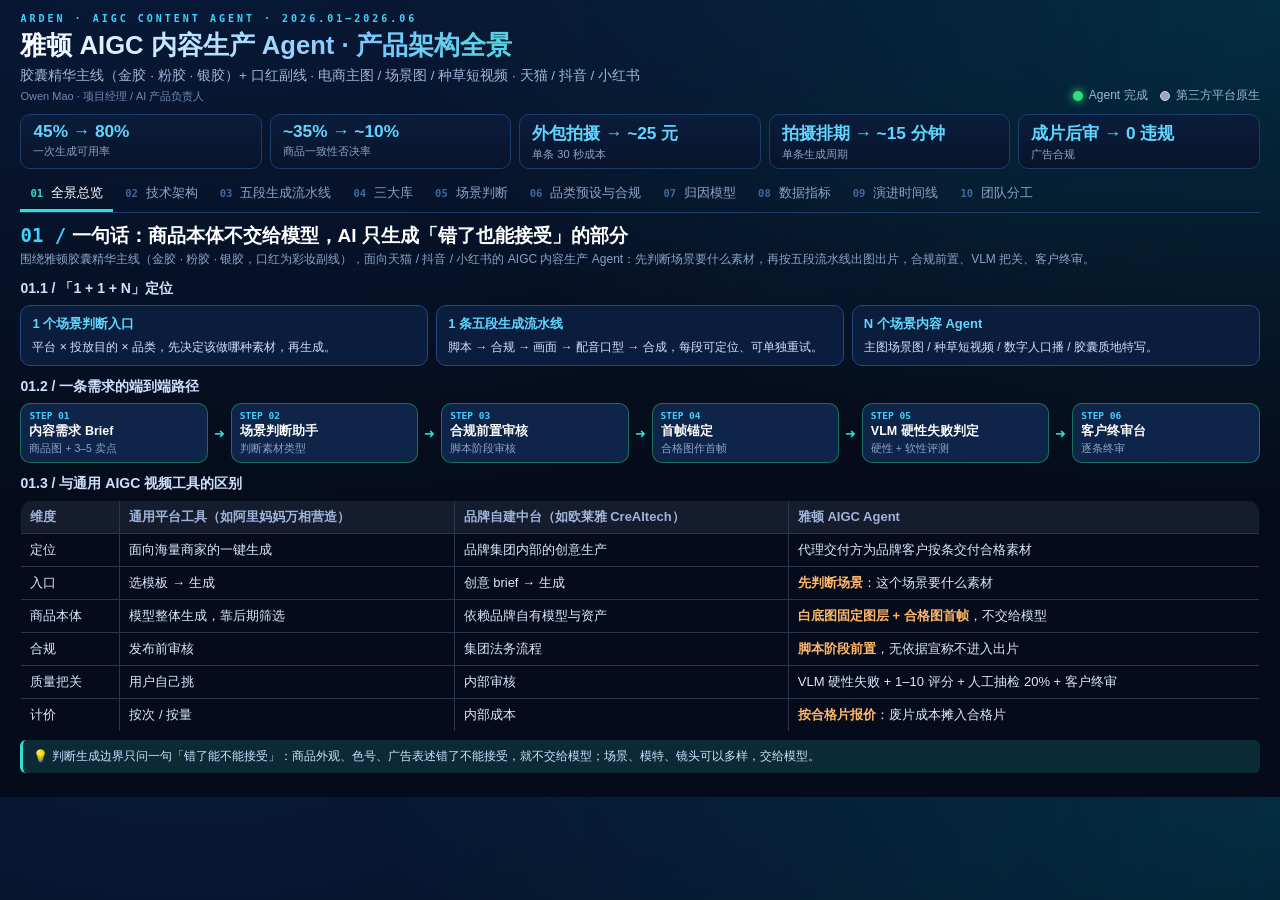
==== commit d8d80f85: "arden: capsule focus" ====
--- a/arden.html
+++ b/arden.html
@@ -155,14 +155,14 @@
  .trow{grid-template-columns:170px 1fr 1fr!important}.trow>div:last-child{grid-column:1/-1}
 }
 .kind{display:inline-block;font-size:11px;padding:2px 8px;border-radius:10px;margin-left:6px}.kind.u{background:#3b2a12;color:#ffb86b;border:1px solid #ff9f43}.kind.c{background:#16263a;color:#8cc8ff;border:1px solid #4aa3ff}
-.ctab{width:100%;border-collapse:collapse;font-size:13px;margin:6px 0}.ctab th,.ctab td{border:1px solid #2a3550;padding:7px 9px;text-align:left;vertical-align:top}.ctab th{background:#141c2e;color:#9fb3d9}.ctab td b{color:#ffb86b}</style></head><body>
-<div class="top"><div><div class="eyebrow">ARDEN · AIGC CONTENT AGENT · 2026.01–2026.06</div><h1>雅顿 AIGC 内容生产 Agent · 产品架构全景</h1><div class="sub">美妆电商主图 / 场景图 / 种草短视频 · 天猫 / 抖音 / 小红书</div><div class="meta">Owen Mao · 项目经理 / AI 产品负责人</div></div>
+.ctab{width:100%;border-collapse:collapse;font-size:13px;margin:6px 0}.ctab th,.ctab td{border:1px solid #2a3550;padding:7px 9px;text-align:left;vertical-align:top}.ctab th{background:#141c2e;color:#9fb3d9}.ctab td b{color:#ffb86b}.g5{display:grid;grid-template-columns:repeat(5,1fr);gap:10px}</style></head><body>
+<div class="top"><div><div class="eyebrow">ARDEN · AIGC CONTENT AGENT · 2026.01–2026.06</div><h1>雅顿 AIGC 内容生产 Agent · 产品架构全景</h1><div class="sub">胶囊精华主线（金胶 · 粉胶 · 银胶）+ 口红副线 · 电商主图 / 场景图 / 种草短视频 · 天猫 / 抖音 / 小红书</div><div class="meta">Owen Mao · 项目经理 / AI 产品负责人</div></div>
 <div class="legend"><span><i class="lg g"></i>Agent 完成</span><span><i class="lg n"></i>第三方平台原生</span></div></div>
-<div class="kpi" style="grid-template-columns:repeat(5,1fr)"><div class="k"><b>45% → 80%</b><span>一次生成可用率</span></div><div class="k"><b>~35% → ~10%</b><span>商品一致性否决率</span></div><div class="k"><b>外包拍摄 → ~25 元</b><span>单条 30 秒成本</span></div><div class="k"><b>拍摄排期 → ~15 分钟</b><span>单条生成周期</span></div><div class="k"><b>成片后审 → 0 违规</b><span>广告合规</span></div></div><div class="tabs"><div class="tab" data-tab="overview"><span class="ti">01</span>全景总览</div><div class="tab" data-tab="arch"><span class="ti">02</span>技术架构</div><div class="tab" data-tab="pipeline"><span class="ti">03</span>五段生成流水线</div><div class="tab" data-tab="libs"><span class="ti">04</span>三大库</div><div class="tab" data-tab="scene"><span class="ti">05</span>场景判断</div><div class="tab" data-tab="preset"><span class="ti">06</span>品类预设与合规</div><div class="tab" data-tab="attr"><span class="ti">07</span>归因模型</div><div class="tab" data-tab="metrics"><span class="ti">08</span>数据指标</div><div class="tab" data-tab="timeline"><span class="ti">09</span>演进时间线</div><div class="tab" data-tab="team"><span class="ti">10</span>团队分工</div></div><div class="panel" id="tab-overview"><div class="sec"><span class="sno">01 /</span> 一句话：商品本体不交给模型，AI 只生成「错了也能接受」的部分</div><div class="ssub">面向天猫 / 抖音 / 小红书的美妆 AIGC 内容生产 Agent：先判断场景要什么素材，再按五段流水线出图出片，合规前置、VLM 把关、客户终审。</div><div class="sec2">01.1 / 「1 + 1 + N」定位</div><div class="g3"><div class="card" data-m="场景判断助手"><b>1 个场景判断入口</b><p>平台 × 投放目的 × 品类，先决定该做哪种素材，再生成。</p></div><div class="card" data-m="五段工作流"><b>1 条五段生成流水线</b><p>脚本 → 合规 → 画面 → 配音口型 → 合成，每段可定位、可单独重试。</p></div><div class="card" data-m="场景路由 Agent"><b>N 个场景内容 Agent</b><p>主图场景图 / 种草短视频 / 数字人口播 / 试色质地特写。</p></div></div><div class="sec2">01.2 / 一条需求的端到端路径</div><div class="pipe"><div class="step g" data-m="内容需求 Brief"><em>STEP 01</em><b>内容需求 Brief</b><span>商品图 + 3–5 卖点</span></div><div class="sarr">➜</div><div class="step g" data-m="场景判断助手"><em>STEP 02</em><b>场景判断助手</b><span>判断素材类型</span></div><div class="sarr">➜</div><div class="step g" data-m="合规前置审核"><em>STEP 03</em><b>合规前置审核</b><span>脚本阶段审核</span></div><div class="sarr">➜</div><div class="step g" data-m="首帧锚定"><em>STEP 04</em><b>首帧锚定</b><span>合格图作首帧</span></div><div class="sarr">➜</div><div class="step g" data-m="VLM 硬性失败判定"><em>STEP 05</em><b>VLM 硬性失败判定</b><span>硬性 + 软性评测</span></div><div class="sarr">➜</div><div class="step g" data-m="客户终审台"><em>STEP 06</em><b>客户终审台</b><span>逐条终审</span></div></div><div class="sec2">01.3 / 与通用 AIGC 视频工具的区别</div><table class="ctab"><tr><th>维度</th><th>通用平台工具（如阿里妈妈万相营造）</th><th>品牌自建中台（如欧莱雅 CreAItech）</th><th>雅顿 AIGC Agent</th></tr><tr><td>定位</td><td>面向海量商家的一键生成</td><td>品牌集团内部的创意生产</td><td>代理交付方为品牌客户按条交付合格素材</td></tr><tr><td>入口</td><td>选模板 → 生成</td><td>创意 brief → 生成</td><td><b>先判断场景</b>：这个场景要什么素材</td></tr><tr><td>商品本体</td><td>模型整体生成，靠后期筛选</td><td>依赖品牌自有模型与资产</td><td><b>白底图固定图层 + 合格图首帧</b>，不交给模型</td></tr><tr><td>合规</td><td>发布前审核</td><td>集团法务流程</td><td><b>脚本阶段前置</b>，无依据宣称不进入出片</td></tr><tr><td>质量把关</td><td>用户自己挑</td><td>内部审核</td><td>VLM 硬性失败 + 1–10 评分 + 人工抽检 20% + 客户终审</td></tr><tr><td>计价</td><td>按次 / 按量</td><td>内部成本</td><td><b>按合格片报价</b>：废片成本摊入合格片</td></tr></table><div class="tip">💡 判断生成边界只问一句「错了能不能接受」：商品外观、色号、广告表述错了不能接受，就不交给模型；场景、模特、镜头可以多样，交给模型。</div></div><div class="panel" id="tab-arch"><div class="sec"><span class="sno">02 /</span> 六层系统架构 + 两根横切支柱</div><div class="ssub">共 56 个模块 · 点击任意节点看「痛点 → 做法 → 产出 → 成果」与上下游；灰色斜纹为第三方平台原生能力。</div><div class="main"><div class="pillar pl"><div class="ph"><b>合规与品牌安全</b><span>GUARDRAILS</span></div><div class="chip g" data-m="合规前置审核"><span class="dot"></span><b>合规前置审核</b><i>脚本阶段</i></div><div class="chip g" data-m="极限词拦截"><span class="dot"></span><b>极限词拦截</b><i>广告法</i></div><div class="chip g" data-m="功效宣称校验"><span class="dot"></span><b>功效宣称校验</b><i>有依据才可写</i></div><div class="chip g" data-m="商品一致性红线"><span class="dot"></span><b>商品一致性红线</b><i>一票否决</i></div><div class="chip g" data-m="AIGC 内容标识"><span class="dot"></span><b>AIGC 内容标识</b><i>显式/隐式标识</i></div><div class="chip g" data-m="肖像/版权授权"><span class="dot"></span><b>肖像/版权授权</b><i>模特·音乐</i></div><div class="chip g" data-m="客户终审"><span class="dot"></span><b>客户终审</b><i>HITL</i></div></div><div><div class="band"><div class="lab"><em>L1</em><b>交互触达层</b><span>BRIEF & REVIEW</span></div><div class="chips"><div class="chip g" data-m="内容需求 Brief"><span class="dot"></span><b>内容需求 Brief</b><i>商品图+卖点</i></div><div class="chip g" data-m="场景判断助手"><span class="dot"></span><b>场景判断助手</b><i>场景→素材类型</i></div><div class="chip g" data-m="品类模板选择"><span class="dot"></span><b>品类模板选择</b><i>护肤/彩妆/香氛</i></div><div class="chip g" data-m="缺参追问"><span class="dot"></span><b>缺参追问</b><i>卖点/功效依据</i></div><div class="chip g" data-m="批量任务看板"><span class="dot"></span><b>批量任务看板</b><i>SKU×平台</i></div><div class="chip g" data-m="客户终审台"><span class="dot"></span><b>客户终审台</b><i>逐条审批</i></div></div></div><div class="band"><div class="lab"><em>L2</em><b>智能编排层</b><span>AGENT ORCHESTRATION</span></div><div class="chips"><div class="chip g" data-m="场景路由 Agent"><span class="dot"></span><b>场景路由 Agent</b><i>Supervisor</i></div><div class="chip g" data-m="五段工作流"><span class="dot"></span><b>五段工作流</b><i>脚本→合成</i></div><div class="chip g" data-m="脚本结构引擎"><span class="dot"></span><b>脚本结构引擎</b><i>3秒钩子-卖点-下单</i></div><div class="chip g" data-m="分镜生成"><span class="dot"></span><b>分镜生成</b><i>5–6 个分镜</i></div><div class="chip g" data-m="模型路由"><span class="dot"></span><b>模型路由</b><i>按段选模型</i></div><div class="chip g" data-m="按段重试"><span class="dot"></span><b>按段重试</b><i>最多 3 次</i></div></div></div><div class="band"><div class="lab"><em>L3</em><b>场景内容 Agent 层</b><span>N 个场景内容智能体</span></div><div class="chips"><div class="chip g" data-m="主图/场景图 Agent"><span class="dot"></span><b>主图/场景图 Agent</b><i>白底固定图层</i></div><div class="chip g" data-m="种草短视频 Agent"><span class="dot"></span><b>种草短视频 Agent</b><i>30 秒竖版</i></div><div class="chip g" data-m="数字人口播 Agent"><span class="dot"></span><b>数字人口播 Agent</b><i>模特手持</i></div><div class="chip g" data-m="试色/质地特写 Agent"><span class="dot"></span><b>试色/质地特写 Agent</b><i>实拍试色参考</i></div><div class="chip g" data-m="A/B 钩子变体"><span class="dot"></span><b>A/B 钩子变体</b><i>3 秒钩子</i></div><div class="chip g" data-m="多平台规格适配"><span class="dot"></span><b>多平台规格适配</b><i>画幅/时长</i></div></div></div><div class="band"><div class="lab"><em>L4</em><b>生成与一致性层</b><span>CORE PIPELINE · 商品本体不交给模型</span></div><div class="chips"><div class="chip g" data-m="商品抠图固定图层"><span class="dot"></span><b>商品抠图固定图层</b><i>白底原图</i></div><div class="chip g" data-m="首帧锚定"><span class="dot"></span><b>首帧锚定</b><i>合格图作首帧</i></div><div class="chip g" data-m="尾帧接续"><span class="dot"></span><b>尾帧接续</b><i>段间一致</i></div><div class="chip g" data-m="多图/局部参考"><span class="dot"></span><b>多图/局部参考</b><i>材质·角度</i></div><div class="chip g" data-m="标准比色卡"><span class="dot"></span><b>标准比色卡</b><i>色号参考</i></div><div class="chip g" data-m="色差校验"><span class="dot"></span><b>色差校验</b><i>超阈值退回</i></div><div class="chip g" data-m="逐句 TTS"><span class="dot"></span><b>逐句 TTS</b><i>句级配音</i></div><div class="chip g" data-m="句级口型驱动"><span class="dot"></span><b>句级口型驱动</b><i>可灵对口型</i></div><div class="chip g" data-m="成片合成"><span class="dot"></span><b>成片合成</b><i>字幕+音轨</i></div></div></div><div class="band"><div class="lab"><em>L5</em><b>资产与知识层</b><span>三大库 · TEMPLATE / BRAND / COMPLIANCE</span></div><div class="chips"><div class="chip g" data-m="品类模板库"><span class="dot"></span><b>品类模板库</b><i>通过评测的模板</i></div><div class="chip g" data-m="参考案例库"><span class="dot"></span><b>参考案例库</b><i>同款生成</i></div><div class="chip g" data-m="品牌资产库"><span class="dot"></span><b>品牌资产库</b><i>白底图·色号·logo</i></div><div class="chip g" data-m="卖点与功效依据库"><span class="dot"></span><b>卖点与功效依据库</b><i>有依据的宣称</i></div><div class="chip g" data-m="合规词库"><span class="dot"></span><b>合规词库</b><i>极限词/禁用词</i></div><div class="chip g" data-m="爆款钩子库"><span class="dot"></span><b>爆款钩子库</b><i>钩子样本</i></div></div></div><div class="band"><div class="lab"><em>L6</em><b>模型与成本底座层</b><span>MODELS & COST</span></div><div class="chips"><div class="chip n" data-m="即梦 图像生成"><span class="dot"></span><b>即梦 图像生成</b><i>第三方原生</i></div><div class="chip n" data-m="可灵 图生视频"><span class="dot"></span><b>可灵 图生视频</b><i>第三方原生</i></div><div class="chip n" data-m="可灵 对口型"><span class="dot"></span><b>可灵 对口型</b><i>第三方原生</i></div><div class="chip n" data-m="TTS 配音"><span class="dot"></span><b>TTS 配音</b><i>第三方原生</i></div><div class="chip n" data-m="平台发布接口"><span class="dot"></span><b>平台发布接口</b><i>第三方原生</i></div><div class="chip g" data-m="模型选型评测"><span class="dot"></span><b>模型选型评测</b><i>通过率×成本×耗时</i></div><div class="chip g" data-m="不训单品 LoRA"><span class="dot"></span><b>不训单品 LoRA</b><i>锚定已足够</i></div><div class="chip g" data-m="成本核算"><span class="dot"></span><b>成本核算</b><i>单条成本</i></div><div class="chip g" data-m="废片摊销定价"><span class="dot"></span><b>废片摊销定价</b><i>成本→报价</i></div></div></div></div><div class="pillar pr"><div class="ph"><b>评测运营·数据飞轮</b><span>EVAL · FLYWHEEL</span></div><div class="chip g" data-m="VLM 硬性失败判定"><span class="dot"></span><b>VLM 硬性失败判定</b><i>命中即不合格</i></div><div class="chip g" data-m="VLM 软性评分"><span class="dot"></span><b>VLM 软性评分</b><i>1–10 分 ≥7 通过</i></div><div class="chip g" data-m="人工抽检 20%"><span class="dot"></span><b>人工抽检 20%</b><i>校准 VLM</i></div><div class="chip g" data-m="100 条回归集"><span class="dot"></span><b>100 条回归集</b><i>品类×素材类型</i></div><div class="chip g" data-m="20 条验证集"><span class="dot"></span><b>20 条验证集</b><i>不参与调优</i></div><div class="chip g" data-m="逐层 Bad Case 归因"><span class="dot"></span><b>逐层 Bad Case 归因</b><i>六层定位</i></div><div class="chip g" data-m="投放数据回流"><span class="dot"></span><b>投放数据回流</b><i>完播·点击</i></div></div></div><div class="sec2">02.1 / 技术选型速览</div><div class="kv"><div><b>图像</b><span>即梦 · 多图 / 局部参考 · 白底图固定图层</span></div><div><b>视频</b><span>可灵图生视频 · 首帧锚定 · 尾帧接续</span></div><div><b>口型</b><span>可灵对口型 · 句级音频驱动</span></div><div><b>配音</b><span>逐句 TTS · 超长倍速压缩</span></div><div><b>编排</b><span>场景路由 Agent + 五段工作流 · 按段重试 ≤3</span></div><div><b>评测</b><span>VLM-as-a-Judge 硬性 + 软性 · 人工抽检 20%</span></div><div><b>调优</b><span>Prompt + Few-shot · 不训 LoRA / 不做 SFT</span></div><div><b>成本</b><span>单条约 25 元 · 废片摊销按合格片报价</span></div></div><div class="sec2">02.2 / 关键决策 · 为什么选 A 不选 B</div><div class="g2"><div class="dec" data-m="首帧锚定"><div class="dt">DECISION · 商品一致性</div><div><em>背景</em>图生视频会重绘商品区域，口红偏色、质地变化。</div><div><em>候选</em>单品 LoRA / 后期修色 / 合格图首帧 + 参考约束。</div><div><em>选择</em>合格图作首帧 + 产品区域参考约束 + 标准比色卡；SKU 多、上新快，不训单品 LoRA。</div><div><em>结果</em>口红偏色类 Bad Case 修复，新品无需训练即可出片。</div></div><div class="dec" data-m="不训单品 LoRA"><div class="dt">DECISION · Few-shot vs SFT</div><div><em>背景</em>钩子和脚本结构需要稳定，但数据量有限。</div><div><em>候选</em>SFT 微调 / Prompt + Few-shot。</div><div><em>选择</em>Prompt + Few-shot 已足够，样本来自爆款钩子库与投放回流。</div><div><em>结果</em>脚本结构稳定，改动只需更新样本。</div></div><div class="dec" data-m="合规前置审核"><div class="dt">DECISION · 前置 vs 后审</div><div><em>背景</em>成片后审核，最贵的出片成本已经花掉。</div><div><em>候选</em>成片后人工审 / 发布平台审 / 脚本阶段前置。</div><div><em>选择</em>脚本阶段前置审核，只用客户提供且有依据的宣称。</div><div><em>结果</em>广告合规 0 违规。</div></div><div class="dec" data-m="VLM 软性评分"><div class="dt">DECISION · VLM + 20% 人工 vs 纯人工</div><div><em>背景</em>批量出片逐条人工看成本高、标准不一。</div><div><em>候选</em>纯人工 / 纯 VLM / 混合。</div><div><em>选择</em>VLM 先判硬性失败、再 1–10 打分，人工抽 20% 校准，色号和口型以人工为准。</div><div><em>结果</em>VLM 与人工一致率约 88%。</div></div><div class="dec" data-m="五段工作流"><div class="dt">DECISION · 五段拆分 vs 一键端到端</div><div><em>背景</em>一键生成出了问题无法定位。</div><div><em>候选</em>端到端一键 / 五段拆分。</div><div><em>选择</em>五段拆分、按段重试、逐层归因。</div><div><em>结果</em>一次生成可用率 45% → 80%。</div></div><div class="dec" data-m="逐句 TTS"><div class="dt">DECISION · 逐句 TTS vs 模型原生音频</div><div><em>背景</em>整段配音与画面节奏对不上，单句过长超出视频时长上限。</div><div><em>候选</em>视频模型原生音频 / 整段 TTS / 逐句 TTS。</div><div><em>选择</em>逐句 TTS、超长倍速压缩，句级音频驱动口型，最后统一替换音轨。</div><div><em>结果</em>口型与音画同步通过评测。</div></div><div class="dec" data-m="模型选型评测"><div class="dt">DECISION · 通过率 × 成本 × 耗时 vs 榜单</div><div><em>背景</em>榜单分数与美妆场景不一致。</div><div><em>候选</em>按榜单 / 按单项质量 / 三项综合。</div><div><em>选择</em>在约 100 条评测集上按通过率、成本、耗时三项选型。</div><div><em>结果</em>单条约 25 元、约 15 分钟。</div></div><div class="dec" data-m="废片摊销定价"><div class="dt">DECISION · 按合格片 vs 按调用报价</div><div><em>背景</em>按调用成本报价会因废片亏损。</div><div><em>候选</em>按调用 / 按时长 / 按合格片。</div><div><em>选择</em>废片摊入合格片，测算按条报价区间。</div><div><em>结果</em>合格片成本约 31 元，报价区间可落地。</div></div></div></div><div class="panel" id="tab-pipeline"><div class="sec"><span class="sno">03 /</span> 五段生成流水线 · 出图链路 + 出视频链路</div><div class="ssub">两条链路共用一份商品资料：出图链路的合格图，直接成为出视频链路的首帧。</div><div class="sec2">03.1 / 出图链路</div><div class="pipe"><div class="step g" data-m="品牌资产库"><em>STEP 01</em><b>品牌资产库</b><span>白底原图</span></div><div class="sarr">➜</div><div class="step g" data-m="商品抠图固定图层"><em>STEP 02</em><b>商品抠图固定图层</b><span>商品不重绘</span></div><div class="sarr">➜</div><div class="step n" data-m="即梦 图像生成"><em>STEP 03</em><b>即梦 图像生成</b><span>只生成场景光影</span></div><div class="sarr">➜</div><div class="step g" data-m="标准比色卡"><em>STEP 04</em><b>标准比色卡</b><span>色号参考</span></div><div class="sarr">➜</div><div class="step g" data-m="色差校验"><em>STEP 05</em><b>色差校验</b><span>超阈值退回</span></div></div><div class="sec2">03.2 / 出视频链路 · 五段</div><div class="pipe"><div class="step g" data-m="脚本结构引擎"><em>STEP 01</em><b>脚本结构引擎</b><span>① 30 秒脚本 · 5–6 分镜</span></div><div class="sarr">➜</div><div class="step g" data-m="合规前置审核"><em>STEP 02</em><b>合规前置审核</b><span>② 合规审核</span></div><div class="sarr">➜</div><div class="step g" data-m="首帧锚定"><em>STEP 03</em><b>首帧锚定</b><span>③ 合格图首帧 · 尾帧接续</span></div><div class="sarr">➜</div><div class="step g" data-m="逐句 TTS"><em>STEP 04</em><b>逐句 TTS</b><span>④ 逐句配音 · 句级口型</span></div><div class="sarr">➜</div><div class="step g" data-m="成片合成"><em>STEP 05</em><b>成片合成</b><span>⑤ 字幕 + 音轨 · 30 秒竖版</span></div></div><div class="sec2">03.3 / 商品一致性四道闸</div><div class="g4"><div class="card" data-m="商品抠图固定图层"><b>① 图层闸</b><p>商品本体不交给模型</p></div><div class="card" data-m="首帧锚定"><b>② 首帧闸</b><p>合格图作首帧，尾帧接续</p></div><div class="card" data-m="色差校验"><b>③ 色差闸</b><p>比色卡比对，超阈值退回</p></div><div class="card" data-m="商品一致性红线"><b>④ 红线闸</b><p>外观 / 色号 / 质地 / logo 一票否决</p></div></div><div class="sec2">03.4 / 评测—重生成闭环</div><div class="pipe"><div class="step g" data-m="VLM 硬性失败判定"><em>STEP 01</em><b>VLM 硬性失败判定</b><span>命中即不合格</span></div><div class="sarr">➜</div><div class="step g" data-m="VLM 软性评分"><em>STEP 02</em><b>VLM 软性评分</b><span>1–10 · ≥7 通过</span></div><div class="sarr">➜</div><div class="step g" data-m="按段重试"><em>STEP 03</em><b>按段重试</b><span>带建议重生成 ≤3</span></div><div class="sarr">➜</div><div class="step g" data-m="人工抽检 20%"><em>STEP 04</em><b>人工抽检 20%</b><span>色号口型人工为准</span></div><div class="sarr">➜</div><div class="step g" data-m="客户终审台"><em>STEP 05</em><b>客户终审台</b><span>客户逐条终审</span></div></div><div class="tip">💡 只重做坏掉的那一段：五段拆开后，口型不同步只重做配音口型段，不必把合格的画面也重新生成。</div></div><div class="panel" id="tab-libs"><div class="sec"><span class="sno">04 /</span> 三大库 · 品类模板库 / 品牌资产库 / 合规词库</div><div class="ssub">模板库回答「怎么拍」，资产库回答「拍的是什么」，合规库回答「能说什么」。</div><div class="g3"><div class="card" data-m="品类模板库"><b>品类模板库</b><p><strong>HOW · 怎么拍</strong></p><ul><li>脚本模板、分镜模板、参考案例</li><li>按品类 × 素材类型组织</li><li>只收录通过回归评测的版本</li></ul></div><div class="card" data-m="品牌资产库"><b>品牌资产库</b><p><strong>WHAT · 拍的是什么</strong></p><ul><li>白底原图、色号、logo、包装文字</li><li>标准比色卡与实拍试色参考</li><li>出图出视频两条链路共用</li></ul></div><div class="card" data-m="合规词库"><b>合规词库</b><p><strong>CAN · 能说什么</strong></p><ul><li>极限词、禁用词、平台特有表述</li><li>功效宣称—依据对照</li><li>脚本阶段匹配拦截</li></ul></div></div><div class="sec2">04.1 / 品类 × 素材类型 模板矩阵（9 组）</div><table class="ctab"><tr><th>品类</th><th>主图</th><th>场景图</th><th>短视频</th></tr><tr><td>护肤</td><td>质地与成分可视化</td><td>浴室 / 梳妆台晨间场景</td><td>3 秒质地钩子 + 成分卖点</td></tr><tr><td>彩妆</td><td>色号陈列 · 比色卡</td><td>上脸试色 · 实拍参考</td><td>试色对比钩子 + 持妆卖点</td></tr><tr><td>香氛</td><td>瓶身光影</td><td>氛围场景 · 联想意象</td><td>情绪钩子 + 前中后调</td></tr></table><div class="sec2">04.2 / 配套资产</div><div class="g3"><div class="card" data-m="参考案例库"><b>参考案例</b><p>每个模板绑定案例，替换商品图和卖点即生成同款</p></div><div class="card" data-m="卖点与功效依据库"><b>功效依据</b><p>只收录客户提供且有依据的宣称</p></div><div class="card" data-m="爆款钩子库"><b>钩子样本</b><p>高完播钩子作为 Few-shot 示例</p></div></div><div class="tip">💡 模板只收录通过评测的版本：模板库是回归集的产物，不是设计师的灵感库。</div></div><div class="panel" id="tab-scene"><div class="sec"><span class="sno">05 /</span> 场景判断 · 先判断要什么素材，再决定怎么生成</div><div class="ssub">同一个商品，不同平台、不同投放目的，需要的素材完全不同。</div><table class="ctab"><tr><th>业务场景</th><th>平台</th><th>需要的素材</th><th>选型理由</th><th>调用 Agent</th></tr><tr><td>上新详情页</td><td>天猫</td><td>主图 + 场景图 + 质地特写</td><td>决策型浏览，看细节与质感</td><td><div class="chip g" data-m="主图/场景图 Agent"><span class="dot"></span><b>主图/场景图 Agent</b><i>白底固定图层</i></div></td></tr><tr><td>信息流种草</td><td>抖音</td><td>30 秒竖版种草片 · 3 秒钩子</td><td>划走成本低，前 3 秒决定完播</td><td><div class="chip g" data-m="种草短视频 Agent"><span class="dot"></span><b>种草短视频 Agent</b><i>30 秒竖版</i></div></td></tr><tr><td>笔记种草</td><td>小红书</td><td>试色对比图 + 口播短片</td><td>用户看真实上脸与讲解</td><td><div class="chip g" data-m="试色/质地特写 Agent"><span class="dot"></span><b>试色/质地特写 Agent</b><i>实拍试色参考</i></div></td></tr><tr><td>卖点讲解</td><td>抖音 / 小红书</td><td>模特手持口播</td><td>需要人讲卖点，改台词频繁</td><td><div class="chip g" data-m="数字人口播 Agent"><span class="dot"></span><b>数字人口播 Agent</b><i>模特手持</i></div></td></tr><tr><td>投放测试</td><td>抖音</td><td>同卖点多钩子变体</td><td>A/B 测钩子，共用后续分镜</td><td><div class="chip g" data-m="A/B 钩子变体"><span class="dot"></span><b>A/B 钩子变体</b><i>3 秒钩子</i></div></td></tr></table><div class="sec2">05.1 / 生成边界 · 错了能不能接受</div><div class="g2"><div class="card" data-m="商品抠图固定图层"><b>❌ 不能错 · 不交给模型</b><p>商品外观、色号、质地、logo、包装文字；广告表述与功效宣称</p></div><div class="card" data-m="即梦 图像生成"><b>✅ 可以多样 · 交给模型</b><p>场景、光影、背景、模特、镜头运动、钩子文案变体</p></div></div><div class="sec2">05.2 / 场景判断依据</div><div class="g3"><div class="card" data-m="场景判断助手"><b>平台</b><p>天猫 / 抖音 / 小红书的浏览习惯与规格</p></div><div class="card" data-m="品类模板选择"><b>品类</b><p>护肤 / 彩妆 / 香氛的核心卖点表达</p></div><div class="card" data-m="投放数据回流"><b>投放目的</b><p>上新、种草、转化，按回流数据修正</p></div></div><div class="tip">💡 先判断再生成：素材类型选错，生成质量再高也不转化。</div></div><div class="panel" id="tab-preset"><div class="sec"><span class="sno">06 /</span> 品类预设与合规 · 预设案例 + 合规前置</div><div class="ssub">每个品类预置模板与案例；每条脚本在出片前完成合规审核。</div><div class="sec2">06.1 / 品类预设</div><div class="g3"><div class="card" data-m="品类模板选择"><b>护肤</b><p>重点：质地、成分、使用场景 · 功效宣称必须有依据</p></div><div class="card" data-m="试色/质地特写 Agent"><b>彩妆</b><p>重点：色号与上脸效果 · 比色卡与实拍试色参考</p></div><div class="card" data-m="主图/场景图 Agent"><b>香氛</b><p>重点：氛围与联想 · 瓶身固定图层</p></div></div><div class="sec2">06.2 / 合规流水线</div><div class="pipe"><div class="step g" data-m="缺参追问"><em>STEP 01</em><b>缺参追问</b><span>补齐依据</span></div><div class="sarr">➜</div><div class="step g" data-m="功效宣称校验"><em>STEP 02</em><b>功效宣称校验</b><span>宣称对依据</span></div><div class="sarr">➜</div><div class="step g" data-m="极限词拦截"><em>STEP 03</em><b>极限词拦截</b><span>极限词改写</span></div><div class="sarr">➜</div><div class="step g" data-m="合规前置审核"><em>STEP 04</em><b>合规前置审核</b><span>脚本放行</span></div><div class="sarr">➜</div><div class="step g" data-m="AIGC 内容标识"><em>STEP 05</em><b>AIGC 内容标识</b><span>成片标识</span></div><div class="sarr">➜</div><div class="step g" data-m="客户终审"><em>STEP 06</em><b>客户终审</b><span>客户终审</span></div></div><div class="sec2">06.3 / 合规依据</div><div class="kv"><div><b>广告表述</b><span>《广告法》极限词与绝对化用语</span></div><div><b>功效宣称</b><span>《化妆品功效宣称评价规范》：宣称须有评价依据</span></div><div><b>AI 标识</b><span>《人工智能生成合成内容标识办法》：显式 + 隐式标识</span></div><div><b>授权</b><span>形象与音乐素材授权可追溯</span></div></div><div class="tip">💡 只用客户给了依据的宣称：合规问题在脚本阶段就解决，不让违规内容进入成本最高的出片环节。</div></div><div class="panel" id="tab-attr"><div class="sec"><span class="sno">07 /</span> 归因模型 · 成本到报价 + 逐层 Bad Case 归因</div><div class="ssub">钱花在哪一段、错出在哪一层，都能算清楚。</div><div class="sec2">07.1 / 成本 → 报价</div><div class="pipe"><div class="step g" data-m="成本核算"><em>STEP 01</em><b>成本核算</b><span>单条调用约 25 元</span></div><div class="sarr">➜</div><div class="step g" data-m="20 条验证集"><em>STEP 02</em><b>20 条验证集</b><span>一次可用率 80%</span></div><div class="sarr">➜</div><div class="step g" data-m="废片摊销定价"><em>STEP 03</em><b>废片摊销定价</b><span>合格片 ≈ 25 ÷ 80% ≈ 31 元</span></div><div class="sarr">➜</div><div class="step g" data-m="人工抽检 20%"><em>STEP 04</em><b>人工抽检 20%</b><span>叠加抽检与终审工时</span></div><div class="sarr">➜</div><div class="step g" data-m="废片摊销定价"><em>STEP 05</em><b>废片摊销定价</b><span>按条报价区间</span></div></div><div class="sec2">07.2 / 逐层 Bad Case 归因</div><table class="ctab"><tr><th>层</th><th>典型问题</th><th>修复</th></tr><tr><td>脚本</td><td>钩子弱、卖点顺序不对</td><td>爆款钩子库 Few-shot · 投放回流排序</td></tr><tr><td>合规</td><td>极限词、无依据功效</td><td>合规词库 · 依据库 · 前置审核</td></tr><tr><td>出图</td><td>瓶身 / logo 被重画</td><td>白底图固定图层</td></tr><tr><td>图生视频</td><td>口红偏色、质地变化</td><td>合格图首帧 + 产品区域参考 + 比色卡</td></tr><tr><td>TTS</td><td>单句超时长</td><td>逐句 TTS · 倍速压缩</td></tr><tr><td>合成</td><td>字幕错字、音画不同步</td><td>句级对齐 · 统一替换音轨</td></tr></table><div class="sec2">07.3 / 典型 Bad Case</div><div class="g3"><div class="card" data-m="首帧锚定"><b>口红偏色</b><p>根因：图生视频重绘产品区域 · 修复：合格图首帧 + 局部参考约束 + 标准比色卡</p></div><div class="card" data-m="逐层 Bad Case 归因"><b>按层定位</b><p>每条 Bad Case 归到六层之一，再进入回归集</p></div><div class="card" data-m="100 条回归集"><b>一次只改一个变量</b><p>新旧对比，变好才保留</p></div></div></div><div class="panel" id="tab-metrics"><div class="sec"><span class="sno">08 /</span> 数据指标 · 改造前 → 改造后</div><div class="ssub">核心指标对比；评测口径见下方三大维度。</div><div class="g3"><div class="kpi2"><em>一次生成可用率</em><span>45%（9/20）</span><b>80%（16/20）</b><i>20 条验证集</i></div><div class="kpi2"><em>商品一致性否决率</em><span>~35%</span><b>~10%</b><i>首帧锚定 + 比色卡</i></div><div class="kpi2"><em>单条 30 秒成本</em><span>外包拍摄</span><b>~25 元</b><i>模型调用成本</i></div><div class="kpi2"><em>单条生成周期</em><span>外包拍摄排期</span><b>~15 分钟</b><i>五段流水线</i></div><div class="kpi2"><em>广告合规</em><span>成片后审</span><b>0 违规</b><i>合规前置</i></div><div class="kpi2"><em>VLM—人工一致率</em><span>纯人工看片</span><b>~88%</b><i>人工抽检 20%</i></div></div><div class="sec2">08.1 / 评测三大维度</div><div class="g3"><div class="card" data-m="VLM 硬性失败判定"><b>硬性 · 一票否决</b><p>产品走样、色号偏差、脸部口部崩坏、口型不同步、水印</p></div><div class="card" data-m="VLM 软性评分"><b>软性 · 1–10 分</b><p>口型音画同步、字幕准确、卖点覆盖、广告合规，≥7 通过</p></div><div class="card" data-m="投放数据回流"><b>业务 · 投放效果</b><p>完播率、点击率回流优化钩子与卖点</p></div></div><div class="sec2">08.2 / 交付</div><div class="kv"><div><b>精选交付</b><span>20 条精选视频</span></div><div><b>评测集</b><span>约 100 条回归 + 约 20 条验证</span></div><div><b>覆盖</b><span>护肤 / 彩妆 / 香氛 × 主图 / 场景图 / 短视频</span></div><div><b>渠道</b><span>天猫 / 抖音 / 小红书</span></div></div></div><div class="panel" id="tab-timeline"><div class="sec"><span class="sno">09 /</span> 项目演进时间线 · 2026.01 – 2026.06</div><div class="ssub">从生成边界判断到可报价交付。</div><div class="tl"><div class="tlr"><div class="tld">2026.01</div><div class="tlb"><b>🚀 项目启动 · 场景判断</b><span>梳理天猫 / 抖音 / 小红书素材需求 · 划定「错了能不能接受」生成边界</span></div></div><div class="tlr minor"><div class="tld">2026.01</div><div class="tlb"><b>品牌资产库与合规词库</b><span>白底图、色号、logo 统一 · 极限词与功效依据整理</span></div></div><div class="tlr"><div class="tld">2026.02</div><div class="tlb"><b>🖼 出图链路</b><span>白底图固定图层 · 即梦场景生成 · 比色卡与色差校验</span></div></div><div class="tlr"><div class="tld">2026.03</div><div class="tlb"><b>🎬 出视频五段流水线</b><span>30 秒脚本结构 · 首帧锚定 · 尾帧接续 · 逐句 TTS · 可灵对口型</span></div></div><div class="tlr minor"><div class="tld">2026.03</div><div class="tlb"><b>模型选型</b><span>约 100 条评测集 · 通过率 × 成本 × 耗时 · 不训 LoRA / 不做 SFT</span></div></div><div class="tlr"><div class="tld">2026.04</div><div class="tlb"><b>⚖️ VLM 评测闭环</b><span>硬性失败 + 1–10 评分 · 自动重生成 ≤3 · 人工抽检 20%</span></div></div><div class="tlr minor"><div class="tld">2026.04</div><div class="tlb"><b>口红偏色 Bad Case 修复</b><span>合格图首帧 + 局部参考 + 比色卡</span></div></div><div class="tlr"><div class="tld">2026.05</div><div class="tlb"><b>📊 验收与定价</b><span>可用率 45% → 80% · 单条约 25 元 · 废片摊销报价区间</span></div></div><div class="tlr minor"><div class="tld">2026.05</div><div class="tlb"><b>品类预设上线</b><span>护肤 / 彩妆 / 香氛模板与参考案例</span></div></div><div class="tlr"><div class="tld">2026.06</div><div class="tlb"><b>✅ 交付与回流</b><span>20 条精选视频交付 · 完播率 / 点击率回流 Few-shot</span></div></div></div><div class="tip">💡 先定边界再出片：生成边界先定下来，后面的选型、评测和定价才有统一标准。</div></div><div class="panel" id="tab-team"><div class="sec"><span class="sno">10 /</span> 团队分工 · 8 人核心团队</div><div class="ssub">Owen 主导场景判断、Agent 设计、评测与定价；客户市场与法务定口径。</div><div class="trow pm"><div class="tr1"><b>👨‍💼 Owen Mao</b><i>项目经理 · AI 产品负责人</i></div><div><h5>职责</h5><ul><li><b>场景判断</b>：平台 × 目的 × 品类 → 素材类型，划定「错了能不能接受」边界</li><li><b>Agent 设计</b>：场景路由 + 五段工作流 + 按段重试</li><li><b>选型决策</b>：通过率 × 成本 × 耗时；不训 LoRA、不做 SFT</li><li><b>评测设计</b>：硬性失败 + 软性评分 · 100 条回归 / 20 条验证</li><li><b>Bad Case 归因</b>：六层归因 · 口红偏色修复</li><li><b>成本与定价</b>：单条成本 · 废片摊销报价</li><li><b>协调</b>：对接客户市场与法务、算法、内容运营的双周节奏</li></ul></div><div><h5>产出</h5><p>PRD · 场景判断矩阵 · 评测 Rubric · 选型表 · 报价测算</p></div><div><h5>负责模块</h5><div class="chips2"><div class="chip g" data-m="场景判断助手"><span class="dot"></span><b>场景判断助手</b><i>场景→素材类型</i></div><div class="chip g" data-m="场景路由 Agent"><span class="dot"></span><b>场景路由 Agent</b><i>Supervisor</i></div><div class="chip g" data-m="五段工作流"><span class="dot"></span><b>五段工作流</b><i>脚本→合成</i></div><div class="chip g" data-m="模型选型评测"><span class="dot"></span><b>模型选型评测</b><i>通过率×成本×耗时</i></div><div class="chip g" data-m="废片摊销定价"><span class="dot"></span><b>废片摊销定价</b><i>成本→报价</i></div><div class="chip g" data-m="逐层 Bad Case 归因"><span class="dot"></span><b>逐层 Bad Case 归因</b><i>六层定位</i></div></div></div></div><div class="trow "><div class="tr1"><b>🤖 算法 / Prompt 工程师</b><i>2 人</i></div><div><h5>职责</h5><ul><li>脚本与分镜 Prompt · Few-shot</li><li>首帧锚定、参考约束、比色卡</li><li>VLM 评测 Prompt</li></ul></div><div><h5>产出</h5><p>生成链路 · 评测脚本</p></div><div><h5>负责模块</h5><div class="chips2"><div class="chip g" data-m="脚本结构引擎"><span class="dot"></span><b>脚本结构引擎</b><i>3秒钩子-卖点-下单</i></div><div class="chip g" data-m="首帧锚定"><span class="dot"></span><b>首帧锚定</b><i>合格图作首帧</i></div><div class="chip g" data-m="标准比色卡"><span class="dot"></span><b>标准比色卡</b><i>色号参考</i></div><div class="chip g" data-m="VLM 软性评分"><span class="dot"></span><b>VLM 软性评分</b><i>1–10 分 ≥7 通过</i></div></div></div></div><div class="trow "><div class="tr1"><b>🛠 后端 / 工作流</b><i>1 人</i></div><div><h5>职责</h5><ul><li>五段工作流与按段重试</li><li>模型 API 调用与成本埋点</li><li>多平台规格导出</li></ul></div><div><h5>产出</h5><p>工作流服务 · 成本埋点</p></div><div><h5>负责模块</h5><div class="chips2"><div class="chip g" data-m="按段重试"><span class="dot"></span><b>按段重试</b><i>最多 3 次</i></div><div class="chip g" data-m="成本核算"><span class="dot"></span><b>成本核算</b><i>单条成本</i></div><div class="chip g" data-m="成片合成"><span class="dot"></span><b>成片合成</b><i>字幕+音轨</i></div><div class="chip g" data-m="多平台规格适配"><span class="dot"></span><b>多平台规格适配</b><i>画幅/时长</i></div></div></div></div><div class="trow "><div class="tr1"><b>💻 前端</b><i>1 人</i></div><div><h5>职责</h5><ul><li>Brief 与模板选择</li><li>任务看板与终审台</li></ul></div><div><h5>产出</h5><p>Web 工作台</p></div><div><h5>负责模块</h5><div class="chips2"><div class="chip g" data-m="内容需求 Brief"><span class="dot"></span><b>内容需求 Brief</b><i>商品图+卖点</i></div><div class="chip g" data-m="批量任务看板"><span class="dot"></span><b>批量任务看板</b><i>SKU×平台</i></div><div class="chip g" data-m="客户终审台"><span class="dot"></span><b>客户终审台</b><i>逐条审批</i></div></div></div></div><div class="trow "><div class="tr1"><b>🎨 内容运营 / 设计</b><i>2 人</i></div><div><h5>职责</h5><ul><li>品类模板与参考案例</li><li>人工抽检 20% 与 Bad Case 标注</li></ul></div><div><h5>产出</h5><p>模板库 · 抽检记录</p></div><div><h5>负责模块</h5><div class="chips2"><div class="chip g" data-m="品类模板库"><span class="dot"></span><b>品类模板库</b><i>通过评测的模板</i></div><div class="chip g" data-m="参考案例库"><span class="dot"></span><b>参考案例库</b><i>同款生成</i></div><div class="chip g" data-m="人工抽检 20%"><span class="dot"></span><b>人工抽检 20%</b><i>校准 VLM</i></div></div></div></div><div class="trow "><div class="tr1"><b>🏷 评测数据</b><i>1 人</i></div><div><h5>职责</h5><ul><li>100 条回归集与 20 条验证集</li><li>投放数据回流整理</li></ul></div><div><h5>产出</h5><p>评测集 · 回流样本</p></div><div><h5>负责模块</h5><div class="chips2"><div class="chip g" data-m="100 条回归集"><span class="dot"></span><b>100 条回归集</b><i>品类×素材类型</i></div><div class="chip g" data-m="20 条验证集"><span class="dot"></span><b>20 条验证集</b><i>不参与调优</i></div><div class="chip g" data-m="投放数据回流"><span class="dot"></span><b>投放数据回流</b><i>完播·点击</i></div></div></div></div><div class="sec2">10.1 / 协作节奏</div><div class="kv kv1"><div><b>需求评审</b><span>Owen 出场景判断与 PRD → 客户市场 / 算法 / 运营联评</span></div><div><b>双周迭代</b><span>每次只改一个变量，必跑 100 条回归</span></div><div><b>评测周会</b><span>抽检结果对齐 VLM · Owen 定归因与优先级</span></div><div><b>交付门槛</b><span>商品一致性与合规一票否决 · 客户终审</span></div></div><div class="sec2">10.2 / 客户侧协同</div><div class="g2"><div class="team"><b>👥 客户市场团队</b><i>品牌方</i><p class="tp">提供商品图、卖点与投放数据 · 逐条终审</p><p class="tp"><em>成果</em> 20 条精选视频终审通过</p><div class="chips2"><div class="chip g" data-m="客户终审"><span class="dot"></span><b>客户终审</b><i>HITL</i></div><div class="chip g" data-m="投放数据回流"><span class="dot"></span><b>投放数据回流</b><i>完播·点击</i></div></div></div><div class="team"><b>⚖️ 客户法务</b><i>品牌方</i><p class="tp">提供功效依据 · 确认合规词库</p><p class="tp"><em>成果</em> 广告合规 0 违规</p><div class="chips2"><div class="chip g" data-m="卖点与功效依据库"><span class="dot"></span><b>卖点与功效依据库</b><i>有依据的宣称</i></div><div class="chip g" data-m="合规词库"><span class="dot"></span><b>合规词库</b><i>极限词/禁用词</i></div></div></div></div><div class="tip">💡 客户法务定依据、Owen 定边界：合规口径来自品牌方，Agent 只执行。</div></div>
+<div class="kpi" style="grid-template-columns:repeat(5,1fr)"><div class="k"><b>45% → 80%</b><span>一次生成可用率</span></div><div class="k"><b>~35% → ~10%</b><span>商品一致性否决率</span></div><div class="k"><b>外包拍摄 → ~25 元</b><span>单条 30 秒成本</span></div><div class="k"><b>拍摄排期 → ~15 分钟</b><span>单条生成周期</span></div><div class="k"><b>成片后审 → 0 违规</b><span>广告合规</span></div></div><div class="tabs"><div class="tab" data-tab="overview"><span class="ti">01</span>全景总览</div><div class="tab" data-tab="arch"><span class="ti">02</span>技术架构</div><div class="tab" data-tab="pipeline"><span class="ti">03</span>五段生成流水线</div><div class="tab" data-tab="libs"><span class="ti">04</span>三大库</div><div class="tab" data-tab="scene"><span class="ti">05</span>场景判断</div><div class="tab" data-tab="preset"><span class="ti">06</span>品类预设与合规</div><div class="tab" data-tab="attr"><span class="ti">07</span>归因模型</div><div class="tab" data-tab="metrics"><span class="ti">08</span>数据指标</div><div class="tab" data-tab="timeline"><span class="ti">09</span>演进时间线</div><div class="tab" data-tab="team"><span class="ti">10</span>团队分工</div></div><div class="panel" id="tab-overview"><div class="sec"><span class="sno">01 /</span> 一句话：商品本体不交给模型，AI 只生成「错了也能接受」的部分</div><div class="ssub">围绕雅顿胶囊精华主线（金胶 · 粉胶 · 银胶，口红为彩妆副线），面向天猫 / 抖音 / 小红书的 AIGC 内容生产 Agent：先判断场景要什么素材，再按五段流水线出图出片，合规前置、VLM 把关、客户终审。</div><div class="sec2">01.1 / 「1 + 1 + N」定位</div><div class="g3"><div class="card" data-m="场景判断助手"><b>1 个场景判断入口</b><p>平台 × 投放目的 × 品类，先决定该做哪种素材，再生成。</p></div><div class="card" data-m="五段工作流"><b>1 条五段生成流水线</b><p>脚本 → 合规 → 画面 → 配音口型 → 合成，每段可定位、可单独重试。</p></div><div class="card" data-m="场景路由 Agent"><b>N 个场景内容 Agent</b><p>主图场景图 / 种草短视频 / 数字人口播 / 胶囊质地特写。</p></div></div><div class="sec2">01.2 / 一条需求的端到端路径</div><div class="pipe"><div class="step g" data-m="内容需求 Brief"><em>STEP 01</em><b>内容需求 Brief</b><span>商品图 + 3–5 卖点</span></div><div class="sarr">➜</div><div class="step g" data-m="场景判断助手"><em>STEP 02</em><b>场景判断助手</b><span>判断素材类型</span></div><div class="sarr">➜</div><div class="step g" data-m="合规前置审核"><em>STEP 03</em><b>合规前置审核</b><span>脚本阶段审核</span></div><div class="sarr">➜</div><div class="step g" data-m="首帧锚定"><em>STEP 04</em><b>首帧锚定</b><span>合格图作首帧</span></div><div class="sarr">➜</div><div class="step g" data-m="VLM 硬性失败判定"><em>STEP 05</em><b>VLM 硬性失败判定</b><span>硬性 + 软性评测</span></div><div class="sarr">➜</div><div class="step g" data-m="客户终审台"><em>STEP 06</em><b>客户终审台</b><span>逐条终审</span></div></div><div class="sec2">01.3 / 与通用 AIGC 视频工具的区别</div><table class="ctab"><tr><th>维度</th><th>通用平台工具（如阿里妈妈万相营造）</th><th>品牌自建中台（如欧莱雅 CreAItech）</th><th>雅顿 AIGC Agent</th></tr><tr><td>定位</td><td>面向海量商家的一键生成</td><td>品牌集团内部的创意生产</td><td>代理交付方为品牌客户按条交付合格素材</td></tr><tr><td>入口</td><td>选模板 → 生成</td><td>创意 brief → 生成</td><td><b>先判断场景</b>：这个场景要什么素材</td></tr><tr><td>商品本体</td><td>模型整体生成，靠后期筛选</td><td>依赖品牌自有模型与资产</td><td><b>白底图固定图层 + 合格图首帧</b>，不交给模型</td></tr><tr><td>合规</td><td>发布前审核</td><td>集团法务流程</td><td><b>脚本阶段前置</b>，无依据宣称不进入出片</td></tr><tr><td>质量把关</td><td>用户自己挑</td><td>内部审核</td><td>VLM 硬性失败 + 1–10 评分 + 人工抽检 20% + 客户终审</td></tr><tr><td>计价</td><td>按次 / 按量</td><td>内部成本</td><td><b>按合格片报价</b>：废片成本摊入合格片</td></tr></table><div class="tip">💡 判断生成边界只问一句「错了能不能接受」：商品外观、色号、广告表述错了不能接受，就不交给模型；场景、模特、镜头可以多样，交给模型。</div></div><div class="panel" id="tab-arch"><div class="sec"><span class="sno">02 /</span> 六层系统架构 + 两根横切支柱</div><div class="ssub">共 57 个模块 · 点击任意节点看「痛点 → 做法 → 产出 → 成果」与上下游；灰色斜纹为第三方平台原生能力。</div><div class="main"><div class="pillar pl"><div class="ph"><b>合规与品牌安全</b><span>GUARDRAILS</span></div><div class="chip g" data-m="合规前置审核"><span class="dot"></span><b>合规前置审核</b><i>脚本阶段</i></div><div class="chip g" data-m="极限词拦截"><span class="dot"></span><b>极限词拦截</b><i>广告法</i></div><div class="chip g" data-m="功效宣称校验"><span class="dot"></span><b>功效宣称校验</b><i>有依据才可写</i></div><div class="chip g" data-m="商品一致性红线"><span class="dot"></span><b>商品一致性红线</b><i>一票否决</i></div><div class="chip g" data-m="AIGC 内容标识"><span class="dot"></span><b>AIGC 内容标识</b><i>显式/隐式标识</i></div><div class="chip g" data-m="肖像/版权授权"><span class="dot"></span><b>肖像/版权授权</b><i>模特·音乐</i></div><div class="chip g" data-m="客户终审"><span class="dot"></span><b>客户终审</b><i>HITL</i></div></div><div><div class="band"><div class="lab"><em>L1</em><b>交互触达层</b><span>BRIEF & REVIEW</span></div><div class="chips"><div class="chip g" data-m="内容需求 Brief"><span class="dot"></span><b>内容需求 Brief</b><i>商品图+卖点</i></div><div class="chip g" data-m="场景判断助手"><span class="dot"></span><b>场景判断助手</b><i>场景→素材类型</i></div><div class="chip g" data-m="品类模板选择"><span class="dot"></span><b>品类模板选择</b><i>胶囊精华 / 口红</i></div><div class="chip g" data-m="缺参追问"><span class="dot"></span><b>缺参追问</b><i>卖点/功效依据</i></div><div class="chip g" data-m="批量任务看板"><span class="dot"></span><b>批量任务看板</b><i>SKU×平台</i></div><div class="chip g" data-m="客户终审台"><span class="dot"></span><b>客户终审台</b><i>逐条审批</i></div></div></div><div class="band"><div class="lab"><em>L2</em><b>智能编排层</b><span>AGENT ORCHESTRATION</span></div><div class="chips"><div class="chip g" data-m="场景路由 Agent"><span class="dot"></span><b>场景路由 Agent</b><i>Supervisor</i></div><div class="chip g" data-m="五段工作流"><span class="dot"></span><b>五段工作流</b><i>脚本→合成</i></div><div class="chip g" data-m="脚本结构引擎"><span class="dot"></span><b>脚本结构引擎</b><i>3秒钩子-卖点-下单</i></div><div class="chip g" data-m="分镜生成"><span class="dot"></span><b>分镜生成</b><i>5–6 个分镜</i></div><div class="chip g" data-m="模型路由"><span class="dot"></span><b>模型路由</b><i>按段选模型</i></div><div class="chip g" data-m="按段重试"><span class="dot"></span><b>按段重试</b><i>最多 3 次</i></div></div></div><div class="band"><div class="lab"><em>L3</em><b>场景内容 Agent 层</b><span>N 个场景内容智能体</span></div><div class="chips"><div class="chip g" data-m="主图/场景图 Agent"><span class="dot"></span><b>主图/场景图 Agent</b><i>白底固定图层</i></div><div class="chip g" data-m="种草短视频 Agent"><span class="dot"></span><b>种草短视频 Agent</b><i>30 秒竖版</i></div><div class="chip g" data-m="数字人口播 Agent"><span class="dot"></span><b>数字人口播 Agent</b><i>模特手持</i></div><div class="chip g" data-m="胶囊质地特写 Agent"><span class="dot"></span><b>胶囊质地特写 Agent</b><i>单颗胶囊·试色</i></div><div class="chip g" data-m="A/B 钩子变体"><span class="dot"></span><b>A/B 钩子变体</b><i>3 秒钩子</i></div><div class="chip g" data-m="多平台规格适配"><span class="dot"></span><b>多平台规格适配</b><i>画幅/时长</i></div></div></div><div class="band"><div class="lab"><em>L4</em><b>生成与一致性层</b><span>CORE PIPELINE · 商品本体不交给模型</span></div><div class="chips"><div class="chip g" data-m="商品抠图固定图层"><span class="dot"></span><b>商品抠图固定图层</b><i>白底原图</i></div><div class="chip g" data-m="首帧锚定"><span class="dot"></span><b>首帧锚定</b><i>合格图作首帧</i></div><div class="chip g" data-m="尾帧接续"><span class="dot"></span><b>尾帧接续</b><i>段间一致</i></div><div class="chip g" data-m="多图/局部参考"><span class="dot"></span><b>多图/局部参考</b><i>材质·角度</i></div><div class="chip g" data-m="标准比色卡"><span class="dot"></span><b>标准比色卡</b><i>色号参考</i></div><div class="chip g" data-m="胶囊形态锚定"><span class="dot"></span><b>胶囊形态锚定</b><i>颜色·形态·质地</i></div><div class="chip g" data-m="色差校验"><span class="dot"></span><b>色差校验</b><i>超阈值退回</i></div><div class="chip g" data-m="逐句 TTS"><span class="dot"></span><b>逐句 TTS</b><i>句级配音</i></div><div class="chip g" data-m="句级口型驱动"><span class="dot"></span><b>句级口型驱动</b><i>可灵对口型</i></div><div class="chip g" data-m="成片合成"><span class="dot"></span><b>成片合成</b><i>字幕+音轨</i></div></div></div><div class="band"><div class="lab"><em>L5</em><b>资产与知识层</b><span>三大库 · TEMPLATE / BRAND / COMPLIANCE</span></div><div class="chips"><div class="chip g" data-m="品类模板库"><span class="dot"></span><b>品类模板库</b><i>通过评测的模板</i></div><div class="chip g" data-m="参考案例库"><span class="dot"></span><b>参考案例库</b><i>同款生成</i></div><div class="chip g" data-m="品牌资产库"><span class="dot"></span><b>品牌资产库</b><i>白底图·色号·logo</i></div><div class="chip g" data-m="卖点与功效依据库"><span class="dot"></span><b>卖点与功效依据库</b><i>有依据的宣称</i></div><div class="chip g" data-m="合规词库"><span class="dot"></span><b>合规词库</b><i>极限词/禁用词</i></div><div class="chip g" data-m="爆款钩子库"><span class="dot"></span><b>爆款钩子库</b><i>钩子样本</i></div></div></div><div class="band"><div class="lab"><em>L6</em><b>模型与成本底座层</b><span>MODELS & COST</span></div><div class="chips"><div class="chip n" data-m="即梦 图像生成"><span class="dot"></span><b>即梦 图像生成</b><i>第三方原生</i></div><div class="chip n" data-m="可灵 图生视频"><span class="dot"></span><b>可灵 图生视频</b><i>第三方原生</i></div><div class="chip n" data-m="可灵 对口型"><span class="dot"></span><b>可灵 对口型</b><i>第三方原生</i></div><div class="chip n" data-m="TTS 配音"><span class="dot"></span><b>TTS 配音</b><i>第三方原生</i></div><div class="chip n" data-m="平台发布接口"><span class="dot"></span><b>平台发布接口</b><i>第三方原生</i></div><div class="chip g" data-m="模型选型评测"><span class="dot"></span><b>模型选型评测</b><i>通过率×成本×耗时</i></div><div class="chip g" data-m="不训单品 LoRA"><span class="dot"></span><b>不训单品 LoRA</b><i>锚定已足够</i></div><div class="chip g" data-m="成本核算"><span class="dot"></span><b>成本核算</b><i>单条成本</i></div><div class="chip g" data-m="废片摊销定价"><span class="dot"></span><b>废片摊销定价</b><i>成本→报价</i></div></div></div></div><div class="pillar pr"><div class="ph"><b>评测运营·数据飞轮</b><span>EVAL · FLYWHEEL</span></div><div class="chip g" data-m="VLM 硬性失败判定"><span class="dot"></span><b>VLM 硬性失败判定</b><i>命中即不合格</i></div><div class="chip g" data-m="VLM 软性评分"><span class="dot"></span><b>VLM 软性评分</b><i>1–10 分 ≥7 通过</i></div><div class="chip g" data-m="人工抽检 20%"><span class="dot"></span><b>人工抽检 20%</b><i>校准 VLM</i></div><div class="chip g" data-m="100 条回归集"><span class="dot"></span><b>100 条回归集</b><i>品类×素材类型</i></div><div class="chip g" data-m="20 条验证集"><span class="dot"></span><b>20 条验证集</b><i>不参与调优</i></div><div class="chip g" data-m="逐层 Bad Case 归因"><span class="dot"></span><b>逐层 Bad Case 归因</b><i>六层定位</i></div><div class="chip g" data-m="投放数据回流"><span class="dot"></span><b>投放数据回流</b><i>完播·点击</i></div></div></div><div class="sec2">02.1 / 技术选型速览</div><div class="kv"><div><b>图像</b><span>即梦 · 多图 / 局部参考 · 白底图固定图层</span></div><div><b>视频</b><span>可灵图生视频 · 首帧锚定 · 尾帧接续</span></div><div><b>口型</b><span>可灵对口型 · 句级音频驱动</span></div><div><b>配音</b><span>逐句 TTS · 超长倍速压缩</span></div><div><b>编排</b><span>场景路由 Agent + 五段工作流 · 按段重试 ≤3</span></div><div><b>评测</b><span>VLM-as-a-Judge 硬性 + 软性 · 人工抽检 20%</span></div><div><b>调优</b><span>Prompt + Few-shot · 不训 LoRA / 不做 SFT</span></div><div><b>成本</b><span>单条约 25 元 · 废片摊销按合格片报价</span></div></div><div class="sec2">02.2 / 关键决策 · 为什么选 A 不选 B</div><div class="g2"><div class="dec" data-m="首帧锚定"><div class="dt">DECISION · 商品一致性</div><div><em>背景</em>图生视频会重绘商品区域，口红偏色、质地变化。</div><div><em>候选</em>单品 LoRA / 后期修色 / 合格图首帧 + 参考约束。</div><div><em>选择</em>合格图作首帧 + 产品区域参考约束 + 标准比色卡；SKU 多、上新快，不训单品 LoRA。</div><div><em>结果</em>口红偏色类 Bad Case 修复，新品无需训练即可出片。</div></div><div class="dec" data-m="不训单品 LoRA"><div class="dt">DECISION · Few-shot vs SFT</div><div><em>背景</em>钩子和脚本结构需要稳定，但数据量有限。</div><div><em>候选</em>SFT 微调 / Prompt + Few-shot。</div><div><em>选择</em>Prompt + Few-shot 已足够，样本来自爆款钩子库与投放回流。</div><div><em>结果</em>脚本结构稳定，改动只需更新样本。</div></div><div class="dec" data-m="合规前置审核"><div class="dt">DECISION · 前置 vs 后审</div><div><em>背景</em>成片后审核，最贵的出片成本已经花掉。</div><div><em>候选</em>成片后人工审 / 发布平台审 / 脚本阶段前置。</div><div><em>选择</em>脚本阶段前置审核，只用客户提供且有依据的宣称。</div><div><em>结果</em>广告合规 0 违规。</div></div><div class="dec" data-m="VLM 软性评分"><div class="dt">DECISION · VLM + 20% 人工 vs 纯人工</div><div><em>背景</em>批量出片逐条人工看成本高、标准不一。</div><div><em>候选</em>纯人工 / 纯 VLM / 混合。</div><div><em>选择</em>VLM 先判硬性失败、再 1–10 打分，人工抽 20% 校准，色号和口型以人工为准。</div><div><em>结果</em>VLM 与人工一致率约 88%。</div></div><div class="dec" data-m="五段工作流"><div class="dt">DECISION · 五段拆分 vs 一键端到端</div><div><em>背景</em>一键生成出了问题无法定位。</div><div><em>候选</em>端到端一键 / 五段拆分。</div><div><em>选择</em>五段拆分、按段重试、逐层归因。</div><div><em>结果</em>一次生成可用率 45% → 80%。</div></div><div class="dec" data-m="逐句 TTS"><div class="dt">DECISION · 逐句 TTS vs 模型原生音频</div><div><em>背景</em>整段配音与画面节奏对不上，单句过长超出视频时长上限。</div><div><em>候选</em>视频模型原生音频 / 整段 TTS / 逐句 TTS。</div><div><em>选择</em>逐句 TTS、超长倍速压缩，句级音频驱动口型，最后统一替换音轨。</div><div><em>结果</em>口型与音画同步通过评测。</div></div><div class="dec" data-m="模型选型评测"><div class="dt">DECISION · 通过率 × 成本 × 耗时 vs 榜单</div><div><em>背景</em>榜单分数与美妆场景不一致。</div><div><em>候选</em>按榜单 / 按单项质量 / 三项综合。</div><div><em>选择</em>在约 100 条评测集上按通过率、成本、耗时三项选型。</div><div><em>结果</em>单条约 25 元、约 15 分钟。</div></div><div class="dec" data-m="废片摊销定价"><div class="dt">DECISION · 按合格片 vs 按调用报价</div><div><em>背景</em>按调用成本报价会因废片亏损。</div><div><em>候选</em>按调用 / 按时长 / 按合格片。</div><div><em>选择</em>废片摊入合格片，测算按条报价区间。</div><div><em>结果</em>合格片成本约 31 元，报价区间可落地。</div></div></div></div><div class="panel" id="tab-pipeline"><div class="sec"><span class="sno">03 /</span> 五段生成流水线 · 出图链路 + 出视频链路</div><div class="ssub">两条链路共用一份商品资料：出图链路的合格图，直接成为出视频链路的首帧。</div><div class="sec2">03.1 / 出图链路</div><div class="pipe"><div class="step g" data-m="品牌资产库"><em>STEP 01</em><b>品牌资产库</b><span>白底原图</span></div><div class="sarr">➜</div><div class="step g" data-m="商品抠图固定图层"><em>STEP 02</em><b>商品抠图固定图层</b><span>商品不重绘</span></div><div class="sarr">➜</div><div class="step n" data-m="即梦 图像生成"><em>STEP 03</em><b>即梦 图像生成</b><span>只生成场景光影</span></div><div class="sarr">➜</div><div class="step g" data-m="标准比色卡"><em>STEP 04</em><b>标准比色卡</b><span>色号参考</span></div><div class="sarr">➜</div><div class="step g" data-m="色差校验"><em>STEP 05</em><b>色差校验</b><span>超阈值退回</span></div></div><div class="sec2">03.2 / 出视频链路 · 五段</div><div class="pipe"><div class="step g" data-m="脚本结构引擎"><em>STEP 01</em><b>脚本结构引擎</b><span>① 30 秒脚本 · 5–6 分镜</span></div><div class="sarr">➜</div><div class="step g" data-m="合规前置审核"><em>STEP 02</em><b>合规前置审核</b><span>② 合规审核</span></div><div class="sarr">➜</div><div class="step g" data-m="首帧锚定"><em>STEP 03</em><b>首帧锚定</b><span>③ 合格图首帧 · 尾帧接续</span></div><div class="sarr">➜</div><div class="step g" data-m="逐句 TTS"><em>STEP 04</em><b>逐句 TTS</b><span>④ 逐句配音 · 句级口型</span></div><div class="sarr">➜</div><div class="step g" data-m="成片合成"><em>STEP 05</em><b>成片合成</b><span>⑤ 字幕 + 音轨 · 30 秒竖版</span></div></div><div class="sec2">03.3 / 商品一致性五道闸</div><div class="g5"><div class="card" data-m="商品抠图固定图层"><b>① 图层闸</b><p>商品本体不交给模型</p></div><div class="card" data-m="首帧锚定"><b>② 首帧闸</b><p>合格图作首帧，尾帧接续</p></div><div class="card" data-m="色差校验"><b>③ 色差闸</b><p>比色卡比对，超阈值退回</p></div><div class="card" data-m="胶囊形态锚定"><b>④ 胶囊闸</b><p>胶囊颜色 / 形态 / 质地按 SKU 锚定，防串款</p></div><div class="card" data-m="商品一致性红线"><b>⑤ 红线闸</b><p>外观 / 色号 / 质地 / logo 一票否决</p></div></div><div class="sec2">03.4 / 评测—重生成闭环</div><div class="pipe"><div class="step g" data-m="VLM 硬性失败判定"><em>STEP 01</em><b>VLM 硬性失败判定</b><span>命中即不合格</span></div><div class="sarr">➜</div><div class="step g" data-m="VLM 软性评分"><em>STEP 02</em><b>VLM 软性评分</b><span>1–10 · ≥7 通过</span></div><div class="sarr">➜</div><div class="step g" data-m="按段重试"><em>STEP 03</em><b>按段重试</b><span>带建议重生成 ≤3</span></div><div class="sarr">➜</div><div class="step g" data-m="人工抽检 20%"><em>STEP 04</em><b>人工抽检 20%</b><span>色号口型人工为准</span></div><div class="sarr">➜</div><div class="step g" data-m="客户终审台"><em>STEP 05</em><b>客户终审台</b><span>客户逐条终审</span></div></div><div class="tip">💡 只重做坏掉的那一段：五段拆开后，口型不同步只重做配音口型段，不必把合格的画面也重新生成。</div></div><div class="panel" id="tab-libs"><div class="sec"><span class="sno">04 /</span> 三大库 · 品类模板库 / 品牌资产库 / 合规词库</div><div class="ssub">模板库回答「怎么拍」，资产库回答「拍的是什么」，合规库回答「能说什么」。</div><div class="g3"><div class="card" data-m="品类模板库"><b>品类模板库</b><p><strong>HOW · 怎么拍</strong></p><ul><li>脚本模板、分镜模板、参考案例</li><li>按品类 × 素材类型组织</li><li>只收录通过回归评测的版本</li></ul></div><div class="card" data-m="品牌资产库"><b>品牌资产库</b><p><strong>WHAT · 拍的是什么</strong></p><ul><li>胶囊瓶 / 单颗胶囊 / 口红管白底原图、logo、包装文字</li><li>胶囊锚定卡（色值·扭开形态·挤出质地）与比色卡</li><li>出图出视频两条链路共用</li></ul></div><div class="card" data-m="合规词库"><b>合规词库</b><p><strong>CAN · 能说什么</strong></p><ul><li>极限词、禁用词、平台特有表述</li><li>功效宣称—依据对照</li><li>脚本阶段匹配拦截</li></ul></div></div><div class="sec2">04.1 / SKU × 素材类型 预设矩阵 · 胶囊主线 + 口红副线</div><table class="ctab"><tr><th>SKU</th><th>主图</th><th>场景图</th><th>短视频</th><th>锚定重点</th></tr><tr><td><b>金胶</b> · 时空焕活胶囊精华液（Advanced Ceramide Capsules）</td><td>胶囊瓶 + 单颗金色胶囊</td><td>晨间梳妆台 · 屏障修护场景</td><td>抠胶囊仪式感钩子 → 油状质地铺开 → 修护卖点</td><td>金色胶囊 · 油状质地</td></tr><tr><td><b>粉胶</b> · 时空焕活夜间多效胶囊精华（Retinol Ceramide Capsules）</td><td>粉色胶囊陈列</td><td>夜间护肤 · 床头场景</td><td>夜间仪式钩子 → 啫喱质地 → 视黄醇淡纹卖点（须有依据）</td><td>粉色胶囊 · 啫喱质地</td></tr><tr><td><b>银胶</b> · 晶璨皙颜多效夜间精华液</td><td>银胶胶囊陈列</td><td>夜间提亮场景</td><td>质地钩子 → 提亮卖点（美白须有注册检验报告）</td><td>胶囊色 · 啫喱质地</td></tr><tr><td><b>口红</b>（彩妆副线）</td><td>色号陈列 · 比色卡</td><td>上脸试色 · 实拍参考</td><td>试色对比钩子 + 持妆卖点</td><td>色号 · 膏体质感</td></tr></table><div class="sec2">04.2 / 配套资产</div><div class="g3"><div class="card" data-m="参考案例库"><b>参考案例</b><p>每个模板绑定案例，替换商品图和卖点即生成同款</p></div><div class="card" data-m="卖点与功效依据库"><b>功效依据</b><p>按 SKU 收录客户提供的宣称与证据等级</p></div><div class="card" data-m="爆款钩子库"><b>钩子样本</b><p>高完播钩子作为 Few-shot 示例</p></div></div><div class="tip">💡 模板只收录通过评测的版本：模板库是回归集的产物，不是设计师的灵感库。</div></div><div class="panel" id="tab-scene"><div class="sec"><span class="sno">05 /</span> 场景判断 · 先判断要什么素材，再决定怎么生成</div><div class="ssub">同一个商品，不同平台、不同投放目的，需要的素材完全不同。</div><table class="ctab"><tr><th>业务场景</th><th>平台</th><th>需要的素材</th><th>选型理由</th><th>调用 Agent</th></tr><tr><td>胶囊上新详情页</td><td>天猫</td><td>胶囊瓶主图 + <b>单颗胶囊质地特写</b></td><td>决策型浏览，看胶囊颜色与油状 / 啫喱质地</td><td><div class="chip g" data-m="胶囊质地特写 Agent"><span class="dot"></span><b>胶囊质地特写 Agent</b><i>单颗胶囊·试色</i></div></td></tr><tr><td>信息流种草</td><td>抖音</td><td>30 秒竖版 · <b>抠胶囊仪式感</b> 3 秒钩子</td><td>旋开、挤出的动作天然抓眼，前 3 秒决定完播</td><td><div class="chip g" data-m="种草短视频 Agent"><span class="dot"></span><b>种草短视频 Agent</b><i>30 秒竖版</i></div></td></tr><tr><td>早晚搭配笔记</td><td>小红书</td><td>金胶（早）/ 粉胶（晚）<b>对比图</b></td><td>用户比较「该买哪颗」；对比只写有依据的功效</td><td><div class="chip g" data-m="主图/场景图 Agent"><span class="dot"></span><b>主图/场景图 Agent</b><i>白底固定图层</i></div></td></tr><tr><td>功效讲解</td><td>抖音 / 小红书</td><td>模特手持口播 · 淡纹 / 修护讲解</td><td><b>功效宣称</b>场景，脚本先过证据分级</td><td><div class="chip g" data-m="数字人口播 Agent"><span class="dot"></span><b>数字人口播 Agent</b><i>模特手持</i></div></td></tr><tr><td>彩妆副线</td><td>小红书</td><td>口红试色对比图</td><td>看真实上脸色号</td><td><div class="chip g" data-m="胶囊质地特写 Agent"><span class="dot"></span><b>胶囊质地特写 Agent</b><i>单颗胶囊·试色</i></div></td></tr><tr><td>卖点讲解</td><td>抖音 / 小红书</td><td>模特手持口播</td><td>需要人讲卖点，改台词频繁</td><td><div class="chip g" data-m="数字人口播 Agent"><span class="dot"></span><b>数字人口播 Agent</b><i>模特手持</i></div></td></tr><tr><td>投放测试</td><td>抖音</td><td>同卖点多钩子变体</td><td>A/B 测钩子，共用后续分镜</td><td><div class="chip g" data-m="A/B 钩子变体"><span class="dot"></span><b>A/B 钩子变体</b><i>3 秒钩子</i></div></td></tr></table><div class="sec2">05.1 / 生成边界 · 错了能不能接受</div><div class="g2"><div class="card" data-m="商品抠图固定图层"><b>❌ 不能错 · 不交给模型</b><p>胶囊颜色 / 形态 / 质地、口红色号、logo、包装文字；淡纹、修护、提亮等功效宣称</p></div><div class="card" data-m="即梦 图像生成"><b>✅ 可以多样 · 交给模型</b><p>场景、光影、背景、模特、镜头运动、钩子文案变体</p></div></div><div class="sec2">05.2 / 场景判断依据</div><div class="g3"><div class="card" data-m="场景判断助手"><b>平台</b><p>天猫 / 抖音 / 小红书的浏览习惯与规格</p></div><div class="card" data-m="品类模板选择"><b>品类</b><p>胶囊主线讲质地与仪式感，口红副线讲色号</p></div><div class="card" data-m="投放数据回流"><b>投放目的</b><p>上新、种草、转化，按回流数据修正</p></div></div><div class="tip">💡 先判断再生成：素材类型选错，生成质量再高也不转化。</div></div><div class="panel" id="tab-preset"><div class="sec"><span class="sno">06 /</span> 品类预设与合规 · 预设案例 + 合规前置</div><div class="ssub">每个品类预置模板与案例；每条脚本在出片前完成合规审核。</div><div class="sec2">06.1 / 品类预设 · 胶囊主线 + 口红副线</div><div class="g3"><div class="card" data-m="品类模板选择"><b>胶囊精华（主线）</b><p>金胶 · 粉胶 · 银胶：抠胶囊、挤出、上脸 · 胶囊锚定卡 · 按 SKU 绑定可写宣称</p></div><div class="card" data-m="胶囊形态锚定"><b>胶囊一致性</b><p>颜色、扭开形态、油状 / 啫喱质地按 SKU 锚定，防止金胶粉胶串款</p></div><div class="card" data-m="标准比色卡"><b>口红（彩妆副线）</b><p>色号与上脸效果 · 比色卡与实拍试色参考</p></div></div><div class="sec2">06.2 / 合规流水线</div><div class="pipe"><div class="step g" data-m="缺参追问"><em>STEP 01</em><b>缺参追问</b><span>补齐依据</span></div><div class="sarr">➜</div><div class="step g" data-m="功效宣称校验"><em>STEP 02</em><b>功效宣称校验</b><span>宣称对依据</span></div><div class="sarr">➜</div><div class="step g" data-m="极限词拦截"><em>STEP 03</em><b>极限词拦截</b><span>极限词改写</span></div><div class="sarr">➜</div><div class="step g" data-m="合规前置审核"><em>STEP 04</em><b>合规前置审核</b><span>脚本放行</span></div><div class="sarr">➜</div><div class="step g" data-m="AIGC 内容标识"><em>STEP 05</em><b>AIGC 内容标识</b><span>成片标识</span></div><div class="sarr">➜</div><div class="step g" data-m="客户终审"><em>STEP 06</em><b>客户终审</b><span>客户终审</span></div></div><div class="sec2">06.3 / 胶囊宣称证据分级 · 《化妆品功效宣称评价规范》（国家药监局 2021 年第 50 号公告，2021-05-01 施行）</div><table class="ctab"><tr><th>宣称（示例 SKU）</th><th>《规范》归类</th><th>须具备的证据</th><th>脚本处理</th></tr><tr><td>保湿（金胶 / 粉胶）</td><td>第八条 · 仅保湿</td><td>文献资料、研究数据或功效评价试验</td><td>有依据可写</td></tr><tr><td>淡纹 / 抗皱（粉胶）</td><td>第九条 · 抗皱</td><td>功效宣称评价试验（人体试验、消费者测试或实验室试验）</td><td>无试验报告即删除</td></tr><tr><td>紧致 / 舒缓</td><td>第九条</td><td>功效宣称评价试验</td><td>同上</td></tr><tr><td>「28 天细纹减少 X%」类量化表述</td><td>第九条 · 量化指标</td><td>功效宣称评价试验</td><td>只用报告原数，不改写</td></tr><tr><td>修护屏障（金胶）</td><td>第十条 · 修护</td><td>人体功效评价试验</td><td>无人体试验即删除</td></tr><tr><td>提亮 / 美白（银胶）</td><td>第十条 · 祛斑美白</td><td>注册备案检验机构出具的人体功效试验报告（特殊化妆品）</td><td>无报告即删除</td></tr><tr><td>「视黄醇」「神经酰胺」成分功效</td><td>第十一条 · 原料功效</td><td>证实原料功效，且与产品宣称充分关联</td><td>只写成分名可以，写成分功效需依据</td></tr><tr><td>「抗老」「冻龄」</td><td>非规范功效用语</td><td>先映射为抗皱 / 紧致再走对应证据；「冻龄」类绝对化表述拦截</td><td>改写为有依据的功效</td></tr></table><div class="sec2">06.4 / 其他合规依据</div><div class="kv"><div><b>广告表述</b><span>《广告法》极限词与绝对化用语</span></div><div><b>AI 标识</b><span>《人工智能生成合成内容标识办法》：显式 + 隐式标识</span></div><div><b>授权</b><span>形象与音乐素材授权可追溯</span></div></div><div class="tip">💡 只用客户给了依据的宣称：合规问题在脚本阶段就解决，不让违规内容进入成本最高的出片环节。</div></div><div class="panel" id="tab-attr"><div class="sec"><span class="sno">07 /</span> 归因模型 · 成本到报价 + 逐层 Bad Case 归因</div><div class="ssub">钱花在哪一段、错出在哪一层，都能算清楚。</div><div class="sec2">07.1 / 成本 → 报价</div><div class="pipe"><div class="step g" data-m="成本核算"><em>STEP 01</em><b>成本核算</b><span>单条调用约 25 元</span></div><div class="sarr">➜</div><div class="step g" data-m="20 条验证集"><em>STEP 02</em><b>20 条验证集</b><span>一次可用率 80%</span></div><div class="sarr">➜</div><div class="step g" data-m="废片摊销定价"><em>STEP 03</em><b>废片摊销定价</b><span>合格片 ≈ 25 ÷ 80% ≈ 31 元</span></div><div class="sarr">➜</div><div class="step g" data-m="人工抽检 20%"><em>STEP 04</em><b>人工抽检 20%</b><span>叠加抽检与终审工时</span></div><div class="sarr">➜</div><div class="step g" data-m="废片摊销定价"><em>STEP 05</em><b>废片摊销定价</b><span>按条报价区间</span></div></div><div class="sec2">07.2 / 逐层 Bad Case 归因</div><table class="ctab"><tr><th>层</th><th>典型问题</th><th>修复</th></tr><tr><td>脚本</td><td>钩子弱、卖点顺序不对</td><td>爆款钩子库 Few-shot · 投放回流排序</td></tr><tr><td>合规</td><td>「淡纹」无试验、「美白」无报告</td><td>合规词库 · 依据库 · 前置审核</td></tr><tr><td>出图</td><td>瓶身 / logo 被重画</td><td>白底图固定图层</td></tr><tr><td>图生视频</td><td>口红偏色、质地变化</td><td>合格图首帧 + 产品区域参考 + 比色卡</td></tr><tr><td>TTS</td><td>单句超时长</td><td>逐句 TTS · 倍速压缩</td></tr><tr><td>合成</td><td>字幕错字、音画不同步</td><td>句级对齐 · 统一替换音轨</td></tr></table><div class="sec2">07.3 / 典型 Bad Case</div><div class="g3"><div class="card" data-m="首帧锚定"><b>口红偏色</b><p>根因：图生视频重绘产品区域 · 修复：合格图首帧 + 局部参考约束 + 标准比色卡</p></div><div class="card" data-m="胶囊形态锚定"><b>胶囊串款</b><p>根因：挤出运镜中胶囊颜色漂移 · 修复：SKU 胶囊锚定卡作多图参考 + 颜色形态校验</p></div><div class="card" data-m="100 条回归集"><b>一次只改一个变量</b><p>新旧对比，变好才保留</p></div></div></div><div class="panel" id="tab-metrics"><div class="sec"><span class="sno">08 /</span> 数据指标 · 改造前 → 改造后</div><div class="ssub">核心指标对比；评测口径见下方三大维度。</div><div class="g3"><div class="kpi2"><em>一次生成可用率</em><span>45%（9/20）</span><b>80%（16/20）</b><i>20 条验证集</i></div><div class="kpi2"><em>商品一致性否决率</em><span>~35%</span><b>~10%</b><i>首帧锚定 + 比色卡</i></div><div class="kpi2"><em>单条 30 秒成本</em><span>外包拍摄</span><b>~25 元</b><i>模型调用成本</i></div><div class="kpi2"><em>单条生成周期</em><span>外包拍摄排期</span><b>~15 分钟</b><i>五段流水线</i></div><div class="kpi2"><em>广告合规</em><span>成片后审</span><b>0 违规</b><i>合规前置</i></div><div class="kpi2"><em>VLM—人工一致率</em><span>纯人工看片</span><b>~88%</b><i>人工抽检 20%</i></div></div><div class="sec2">08.1 / 评测三大维度</div><div class="g3"><div class="card" data-m="VLM 硬性失败判定"><b>硬性 · 一票否决</b><p>产品走样、色号偏差、脸部口部崩坏、口型不同步、水印</p></div><div class="card" data-m="VLM 软性评分"><b>软性 · 1–10 分</b><p>口型音画同步、字幕准确、卖点覆盖、广告合规，≥7 通过</p></div><div class="card" data-m="投放数据回流"><b>业务 · 投放效果</b><p>完播率、点击率回流优化钩子与卖点</p></div></div><div class="sec2">08.2 / 交付</div><div class="kv"><div><b>精选交付</b><span>20 条精选视频</span></div><div><b>评测集</b><span>约 100 条回归 + 约 20 条验证</span></div><div><b>覆盖</b><span>护肤 / 彩妆 / 香氛 × 主图 / 场景图 / 短视频</span></div><div><b>渠道</b><span>天猫 / 抖音 / 小红书</span></div></div></div><div class="panel" id="tab-timeline"><div class="sec"><span class="sno">09 /</span> 项目演进时间线 · 2026.01 – 2026.06</div><div class="ssub">从生成边界判断到可报价交付。</div><div class="tl"><div class="tlr"><div class="tld">2026.01</div><div class="tlb"><b>🚀 项目启动 · 场景判断</b><span>梳理天猫 / 抖音 / 小红书素材需求 · 划定「错了能不能接受」生成边界</span></div></div><div class="tlr minor"><div class="tld">2026.01</div><div class="tlb"><b>品牌资产库与合规词库</b><span>胶囊瓶 / 胶囊锚定卡 / 口红色号统一 · 按 SKU 整理宣称证据等级</span></div></div><div class="tlr"><div class="tld">2026.02</div><div class="tlb"><b>🖼 出图链路</b><span>白底图固定图层 · 即梦场景生成 · 比色卡与色差校验</span></div></div><div class="tlr"><div class="tld">2026.03</div><div class="tlb"><b>🎬 出视频五段流水线</b><span>30 秒脚本结构 · 首帧锚定 · 尾帧接续 · 逐句 TTS · 可灵对口型</span></div></div><div class="tlr minor"><div class="tld">2026.03</div><div class="tlb"><b>模型选型</b><span>约 100 条评测集 · 通过率 × 成本 × 耗时 · 不训 LoRA / 不做 SFT</span></div></div><div class="tlr"><div class="tld">2026.04</div><div class="tlb"><b>⚖️ VLM 评测闭环</b><span>硬性失败 + 1–10 评分 · 自动重生成 ≤3 · 人工抽检 20%</span></div></div><div class="tlr minor"><div class="tld">2026.04</div><div class="tlb"><b>口红偏色 Bad Case 修复</b><span>合格图首帧 + 局部参考 + 比色卡</span></div></div><div class="tlr"><div class="tld">2026.05</div><div class="tlb"><b>📊 验收与定价</b><span>可用率 45% → 80% · 单条约 25 元 · 废片摊销报价区间</span></div></div><div class="tlr minor"><div class="tld">2026.05</div><div class="tlb"><b>品类预设上线</b><span>金胶 / 粉胶 / 银胶 + 口红 SKU 模板与参考案例</span></div></div><div class="tlr"><div class="tld">2026.06</div><div class="tlb"><b>✅ 交付与回流</b><span>20 条精选视频交付 · 完播率 / 点击率回流 Few-shot</span></div></div></div><div class="tip">💡 先定边界再出片：生成边界先定下来，后面的选型、评测和定价才有统一标准。</div></div><div class="panel" id="tab-team"><div class="sec"><span class="sno">10 /</span> 团队分工 · 8 人核心团队</div><div class="ssub">Owen 主导场景判断、Agent 设计、评测与定价；客户市场与法务定口径。</div><div class="trow pm"><div class="tr1"><b>👨‍💼 Owen Mao</b><i>项目经理 · AI 产品负责人</i></div><div><h5>职责</h5><ul><li><b>场景判断</b>：平台 × 目的 × 品类 → 素材类型，划定「错了能不能接受」边界</li><li><b>Agent 设计</b>：场景路由 + 五段工作流 + 按段重试</li><li><b>选型决策</b>：通过率 × 成本 × 耗时；不训 LoRA、不做 SFT</li><li><b>评测设计</b>：硬性失败 + 软性评分 · 100 条回归 / 20 条验证</li><li><b>Bad Case 归因</b>：六层归因 · 口红偏色修复</li><li><b>成本与定价</b>：单条成本 · 废片摊销报价</li><li><b>协调</b>：对接客户市场与法务、算法、内容运营的双周节奏</li></ul></div><div><h5>产出</h5><p>PRD · 场景判断矩阵 · 评测 Rubric · 选型表 · 报价测算</p></div><div><h5>负责模块</h5><div class="chips2"><div class="chip g" data-m="场景判断助手"><span class="dot"></span><b>场景判断助手</b><i>场景→素材类型</i></div><div class="chip g" data-m="场景路由 Agent"><span class="dot"></span><b>场景路由 Agent</b><i>Supervisor</i></div><div class="chip g" data-m="五段工作流"><span class="dot"></span><b>五段工作流</b><i>脚本→合成</i></div><div class="chip g" data-m="模型选型评测"><span class="dot"></span><b>模型选型评测</b><i>通过率×成本×耗时</i></div><div class="chip g" data-m="废片摊销定价"><span class="dot"></span><b>废片摊销定价</b><i>成本→报价</i></div><div class="chip g" data-m="逐层 Bad Case 归因"><span class="dot"></span><b>逐层 Bad Case 归因</b><i>六层定位</i></div></div></div></div><div class="trow "><div class="tr1"><b>🤖 算法 / Prompt 工程师</b><i>2 人</i></div><div><h5>职责</h5><ul><li>脚本与分镜 Prompt · Few-shot</li><li>首帧锚定、参考约束、比色卡</li><li>VLM 评测 Prompt</li></ul></div><div><h5>产出</h5><p>生成链路 · 评测脚本</p></div><div><h5>负责模块</h5><div class="chips2"><div class="chip g" data-m="脚本结构引擎"><span class="dot"></span><b>脚本结构引擎</b><i>3秒钩子-卖点-下单</i></div><div class="chip g" data-m="首帧锚定"><span class="dot"></span><b>首帧锚定</b><i>合格图作首帧</i></div><div class="chip g" data-m="标准比色卡"><span class="dot"></span><b>标准比色卡</b><i>色号参考</i></div><div class="chip g" data-m="VLM 软性评分"><span class="dot"></span><b>VLM 软性评分</b><i>1–10 分 ≥7 通过</i></div></div></div></div><div class="trow "><div class="tr1"><b>🛠 后端 / 工作流</b><i>1 人</i></div><div><h5>职责</h5><ul><li>五段工作流与按段重试</li><li>模型 API 调用与成本埋点</li><li>多平台规格导出</li></ul></div><div><h5>产出</h5><p>工作流服务 · 成本埋点</p></div><div><h5>负责模块</h5><div class="chips2"><div class="chip g" data-m="按段重试"><span class="dot"></span><b>按段重试</b><i>最多 3 次</i></div><div class="chip g" data-m="成本核算"><span class="dot"></span><b>成本核算</b><i>单条成本</i></div><div class="chip g" data-m="成片合成"><span class="dot"></span><b>成片合成</b><i>字幕+音轨</i></div><div class="chip g" data-m="多平台规格适配"><span class="dot"></span><b>多平台规格适配</b><i>画幅/时长</i></div></div></div></div><div class="trow "><div class="tr1"><b>💻 前端</b><i>1 人</i></div><div><h5>职责</h5><ul><li>Brief 与模板选择</li><li>任务看板与终审台</li></ul></div><div><h5>产出</h5><p>Web 工作台</p></div><div><h5>负责模块</h5><div class="chips2"><div class="chip g" data-m="内容需求 Brief"><span class="dot"></span><b>内容需求 Brief</b><i>商品图+卖点</i></div><div class="chip g" data-m="批量任务看板"><span class="dot"></span><b>批量任务看板</b><i>SKU×平台</i></div><div class="chip g" data-m="客户终审台"><span class="dot"></span><b>客户终审台</b><i>逐条审批</i></div></div></div></div><div class="trow "><div class="tr1"><b>🎨 内容运营 / 设计</b><i>2 人</i></div><div><h5>职责</h5><ul><li>品类模板与参考案例</li><li>人工抽检 20% 与 Bad Case 标注</li></ul></div><div><h5>产出</h5><p>模板库 · 抽检记录</p></div><div><h5>负责模块</h5><div class="chips2"><div class="chip g" data-m="品类模板库"><span class="dot"></span><b>品类模板库</b><i>通过评测的模板</i></div><div class="chip g" data-m="参考案例库"><span class="dot"></span><b>参考案例库</b><i>同款生成</i></div><div class="chip g" data-m="人工抽检 20%"><span class="dot"></span><b>人工抽检 20%</b><i>校准 VLM</i></div></div></div></div><div class="trow "><div class="tr1"><b>🏷 评测数据</b><i>1 人</i></div><div><h5>职责</h5><ul><li>100 条回归集与 20 条验证集</li><li>投放数据回流整理</li></ul></div><div><h5>产出</h5><p>评测集 · 回流样本</p></div><div><h5>负责模块</h5><div class="chips2"><div class="chip g" data-m="100 条回归集"><span class="dot"></span><b>100 条回归集</b><i>品类×素材类型</i></div><div class="chip g" data-m="20 条验证集"><span class="dot"></span><b>20 条验证集</b><i>不参与调优</i></div><div class="chip g" data-m="投放数据回流"><span class="dot"></span><b>投放数据回流</b><i>完播·点击</i></div></div></div></div><div class="sec2">10.1 / 协作节奏</div><div class="kv kv1"><div><b>需求评审</b><span>Owen 出场景判断与 PRD → 客户市场 / 算法 / 运营联评</span></div><div><b>双周迭代</b><span>每次只改一个变量，必跑 100 条回归</span></div><div><b>评测周会</b><span>抽检结果对齐 VLM · Owen 定归因与优先级</span></div><div><b>交付门槛</b><span>商品一致性与合规一票否决 · 客户终审</span></div></div><div class="sec2">10.2 / 客户侧协同</div><div class="g2"><div class="team"><b>👥 客户市场团队</b><i>品牌方</i><p class="tp">提供商品图、卖点与投放数据 · 逐条终审</p><p class="tp"><em>成果</em> 20 条精选视频终审通过</p><div class="chips2"><div class="chip g" data-m="客户终审"><span class="dot"></span><b>客户终审</b><i>HITL</i></div><div class="chip g" data-m="投放数据回流"><span class="dot"></span><b>投放数据回流</b><i>完播·点击</i></div></div></div><div class="team"><b>⚖️ 客户法务</b><i>品牌方</i><p class="tp">提供功效依据 · 确认合规词库</p><p class="tp"><em>成果</em> 广告合规 0 违规</p><div class="chips2"><div class="chip g" data-m="卖点与功效依据库"><span class="dot"></span><b>卖点与功效依据库</b><i>有依据的宣称</i></div><div class="chip g" data-m="合规词库"><span class="dot"></span><b>合规词库</b><i>极限词/禁用词</i></div></div></div></div><div class="tip">💡 客户法务定依据、Owen 定边界：合规口径来自品牌方，Agent 只执行。</div></div>
 <div id="mask"><div id="modal"><button id="x">×</button><div><span id="mst"></span> <span id="mk" class="kind"></span> <span id="mg"></span></div><h2 id="mn"></h2><div id="mt"></div>
 <div class="chain"><div class="cs"><h3>① 痛点 / 原因</h3><p id="m1"></p></div><div class="ca">➜</div><div class="cs"><h3>② 做法 / 选型理由</h3><p id="m2"></p></div><div class="ca">➜</div><div class="cs"><h3>③ 产出</h3><p id="m3"></p></div><div class="ca">➜</div><div class="cs res"><h3>④ 成果数据</h3><p id="m4"></p></div></div>
 <div id="mtip" class="tip" style="display:none"></div><div class="ud"><div><h3>⬆ 上游</h3><div id="mu"></div></div><div><h3>⬇ 下游</h3><div id="md"></div></div></div></div></div>
-<script>const M={"内容需求 Brief": {"n": "内容需求 Brief", "t": "商品图+卖点", "s": "g", "g": "L1 交互触达层", "k": "行业通用", "pain": "电商上新节奏快，每个单品都要多套主图、场景图和种草短视频，还要按平台和人群出多个版本。外包拍摄从需求到成片要排期，跟不上上新和投放节奏。", "how": "把需求收敛为「商品白底图 + 3–5 个卖点 + 目标平台」三项输入，其余由 Agent 编排；比让市场团队写长 brief 更快、更不易漏信息。", "out": "结构化需求单（商品、卖点、平台、品类）", "res": "市场团队输入商品图和卖点即可发起批量出图出片，需求提交约 3 分钟。", "up": ["~市场团队"], "down": ["场景判断助手", "缺参追问"]}, "场景判断助手": {"n": "场景判断助手", "t": "场景→素材类型", "s": "g", "g": "L1 交互触达层", "k": "雅顿独有", "pain": "同一支口红，天猫详情页要质感特写，抖音要 3 秒钩子的种草片，小红书要试色对比图。常见 AIGC 工具先让用户选模板再生成，选错场景，素材再好看也不转化。", "how": "先判断「这个业务场景需要哪种素材」：平台 × 投放目的 × 品类决定素材类型、时长、画幅和钩子，再进入生成；判断规则来自客户市场团队的投放经验。", "out": "场景 → 素材类型 / 时长 / 画幅 / 钩子方案", "res": "每条需求先匹配平台与素材类型；场景判断与市场团队人工判断一致率约 90%。", "up": ["内容需求 Brief"], "down": ["场景路由 Agent", "品类模板选择"]}, "品类模板选择": {"n": "品类模板选择", "t": "护肤/彩妆/香氛", "s": "g", "g": "L1 交互触达层", "k": "雅顿独有", "pain": "护肤讲成分和质地，彩妆讲色号和上脸效果，香氛讲氛围和联想，用同一套模板出片，卖点讲不到位。", "how": "按品类预置通过评测的模板与参考案例，用户只替换商品图和卖点即可生成同款。", "out": "品类模板 + 参考案例绑定", "res": "护肤、彩妆、香氛 3 类各有预置模板与参考案例。", "up": ["场景判断助手", "品类模板库"], "down": ["脚本结构引擎"]}, "缺参追问": {"n": "缺参追问", "t": "卖点/功效依据", "s": "g", "g": "L1 交互触达层", "k": "雅顿独有", "pain": "市场团队给的卖点常常带功效宣称，却没附依据；直接生成，违规表述会一路带到成片。", "how": "缺少卖点或功效依据时先追问，一次只问一项；没有依据的功效宣称不进入脚本。", "out": "补齐的卖点与依据", "res": "无依据功效宣称在脚本前全部被拦截。", "up": ["内容需求 Brief"], "down": ["卖点与功效依据库", "合规前置审核"]}, "批量任务看板": {"n": "批量任务看板", "t": "SKU×平台", "s": "g", "g": "L1 交互触达层", "k": "行业通用", "pain": "多 SKU、多平台并行生成时，进度、重试和废片散落在各个工具里，项目经理很难掌握整体情况。", "how": "按 SKU × 平台 × 素材类型展示状态、得分和重试次数。", "out": "批量任务看板", "res": "批量任务进度、重试和废片率一屏可见。", "up": ["五段工作流"], "down": ["客户终审台"]}, "客户终审台": {"n": "客户终审台", "t": "逐条审批", "s": "g", "g": "L1 交互触达层", "k": "行业通用", "pain": "品牌方对每条投放素材负最终责任，AI 再高分也不能替客户决定发布。", "how": "终审台按条展示 VLM 评分、问题点与候选版本，客户逐条通过或打回并写原因。", "out": "终审记录与打回原因", "res": "交付 20 条精选视频，全部经客户市场团队终审。", "up": ["批量任务看板", "VLM 硬性失败判定"], "down": ["投放数据回流"]}, "场景路由 Agent": {"n": "场景路由 Agent", "t": "Supervisor", "s": "g", "g": "L2 智能编排层", "k": "雅顿独有", "pain": "出图、出视频、口播、试色特写的生成方式完全不同，一条通用链路兼顾不了所有场景。", "how": "场景判断结果决定调用哪个场景 Agent，以及走出图链路还是出视频链路；两条链路共用同一份商品资料和合规模块。", "out": "场景 → 链路 → Agent 的路由结果", "res": "4 类场景 Agent 按需调用，路由正确率约 95%。", "up": ["场景判断助手"], "down": ["主图/场景图 Agent", "种草短视频 Agent", "数字人口播 Agent", "试色/质地特写 Agent"]}, "五段工作流": {"n": "五段工作流", "t": "脚本→合成", "s": "g", "g": "L2 智能编排层", "k": "行业通用", "pain": "一键端到端生成出了问题无法定位：是脚本、画面、配音还是合成出错，只能整条重来。", "how": "拆成「分镜脚本 → 合规审核 → 画面生成 → 配音与对口型 → 成片合成」五段，各段单独迭代，Bad Case 按段定位。", "out": "五段式可观测流水线", "res": "Bad Case 可定位到具体段落；一次生成可用率 45%（9/20）提升到 80%（16/20）。", "up": ["场景路由 Agent"], "down": ["脚本结构引擎", "合规前置审核", "首帧锚定", "逐句 TTS", "成片合成"], "tip": "DECISION：五段拆分、按段重试、逐层归因。"}, "脚本结构引擎": {"n": "脚本结构引擎", "t": "3秒钩子-卖点-下单", "s": "g", "g": "L2 智能编排层", "k": "行业通用", "pain": "种草短视频前 3 秒决定是否被划走，结构松散的脚本完播率低。", "how": "沿用「开头 3 秒钩子 — 中间讲卖点 — 结尾引导下单」的 30 秒结构，输出 5–6 个分镜。", "out": "30 秒脚本 + 5–6 个分镜", "res": "所有脚本遵循统一 30 秒结构，分镜数稳定在 5–6 个。", "up": ["品类模板选择", "爆款钩子库"], "down": ["合规前置审核", "分镜生成"]}, "分镜生成": {"n": "分镜生成", "t": "5–6 个分镜", "s": "g", "g": "L2 智能编排层", "k": "行业通用", "pain": "脚本直接转视频，镜头之间缺少衔接，产品和人物容易漂移。", "how": "每个分镜指定景别、运镜和参考图，运镜只在 prompt 中规定。", "out": "带参考图与运镜描述的分镜表", "res": "每条视频 5–6 个分镜，运镜描述全部结构化。", "up": ["脚本结构引擎"], "down": ["首帧锚定", "尾帧接续"]}, "模型路由": {"n": "模型路由", "t": "按段选模型", "s": "g", "g": "L2 智能编排层", "k": "行业通用", "pain": "不同段适合不同模型，全用最强模型成本过高，全用便宜模型质量不稳。", "how": "按段在评测集上对比通过率、单条成本和生成耗时后选用模型。", "out": "各段模型选型表", "res": "单条 30 秒短视频模型调用成本约 25 元。", "up": ["模型选型评测"], "down": ["即梦 图像生成", "可灵 图生视频"]}, "按段重试": {"n": "按段重试", "t": "最多 3 次", "s": "g", "g": "L2 智能编排层", "k": "行业通用", "pain": "整条重做会把合格的段也重新生成，浪费成本，还可能把好的段做坏。", "how": "只对不合格的段带修改建议重生成，最多 3 次；仍不合格由 VLM 从候选中挑最优版本转人工。", "out": "按段重生成记录", "res": "废片成本按段控制，重试上限 3 次。", "up": ["VLM 软性评分"], "down": ["人工抽检 20%"]}, "主图/场景图 Agent": {"n": "主图/场景图 Agent", "t": "白底固定图层", "s": "g", "g": "L3 场景内容 Agent 层", "k": "行业通用", "pain": "电商主图和场景图需求量最大，模型直接生成整张图时瓶身和 logo 常被重画。", "how": "商品白底图抠图后作为固定图层，模型只生成场景、光影和模特背景，再合成主图和场景图。", "out": "主图与场景图", "res": "商品主体零重绘，主图合格图直接作为视频首帧来源。", "up": ["场景路由 Agent", "商品抠图固定图层"], "down": ["首帧锚定"]}, "种草短视频 Agent": {"n": "种草短视频 Agent", "t": "30 秒竖版", "s": "g", "g": "L3 场景内容 Agent 层", "k": "行业通用", "pain": "抖音、小红书需要大量种草短视频，外包拍摄单条成本高、周期长。", "how": "以合格图作首帧做图生视频，分镜串联、配音、字幕合成为 30 秒竖版视频。", "out": "30 秒竖版种草视频", "res": "单条约 15 分钟生成，模型调用成本约 25 元。", "up": ["场景路由 Agent", "分镜生成"], "down": ["成片合成"]}, "数字人口播 Agent": {"n": "数字人口播 Agent", "t": "模特手持", "s": "g", "g": "L3 场景内容 Agent 层", "k": "行业通用", "pain": "真人口播要约模特、约场地，改一句台词就要重拍。", "how": "用参考图加句级音频驱动生成模特手持产品的口播片段，拼接后统一替换为 TTS 音轨。", "out": "口播片段", "res": "口播类视频改台词只需重新生成对应句子。", "up": ["场景路由 Agent", "逐句 TTS"], "down": ["句级口型驱动"]}, "试色/质地特写 Agent": {"n": "试色/质地特写 Agent", "t": "实拍试色参考", "s": "g", "g": "L3 场景内容 Agent 层", "k": "雅顿独有", "pain": "口红试色、面霜质地是美妆最核心的观感型卖点，模型生成的颜色和质感一旦失真，就是虚假宣传和客诉源头。常见工具追求「好看」，不校验颜色是否与实物一致。", "how": "以实拍试色图和标准比色卡作参考，生成后比对产品区域颜色，色差超阈值即退回。", "out": "经色差校验的试色与质地特写", "res": "试色类素材色差校验通过后才进入成片。", "up": ["场景路由 Agent", "标准比色卡"], "down": ["色差校验"]}, "A/B 钩子变体": {"n": "A/B 钩子变体", "t": "3 秒钩子", "s": "g", "g": "L3 场景内容 Agent 层", "k": "行业通用", "pain": "投放需要多版本测试，人工写钩子变体慢。", "how": "对同一卖点生成多个 3 秒钩子变体，共用后续分镜。", "out": "钩子变体组", "res": "每条需求可生成 3 个钩子变体。", "up": ["爆款钩子库"], "down": ["脚本结构引擎"]}, "多平台规格适配": {"n": "多平台规格适配", "t": "画幅/时长", "s": "g", "g": "L3 场景内容 Agent 层", "k": "行业通用", "pain": "天猫、抖音、小红书的画幅、时长和安全区不同，逐平台重剪耗时。", "how": "按平台规格自动输出画幅、时长和字幕安全区。", "out": "多平台规格成片", "res": "一条成片可导出 3 个平台规格。", "up": ["成片合成"], "down": ["平台发布接口"]}, "商品抠图固定图层": {"n": "商品抠图固定图层", "t": "白底原图", "s": "g", "g": "L4 生成与一致性层", "k": "雅顿独有", "pain": "美妆素材最大的风险不是不够好看，而是瓶身、色号、包装文字和 logo 被模型「画错」。这是雅顿与通用电商 AIGC 工具的根本区别：商品本体不交给模型生成。", "how": "按「错了能不能接受」划定生成边界：商品外观错了直接作废，所以白底原图抠图后作为固定图层；场景、模特、镜头允许多样，交给模型。", "out": "固定商品图层", "res": "主图与场景图中商品本体零重绘。", "up": ["品牌资产库"], "down": ["主图/场景图 Agent", "首帧锚定"]}, "首帧锚定": {"n": "首帧锚定", "t": "合格图作首帧", "s": "g", "g": "L4 生成与一致性层", "k": "雅顿独有", "pain": "图生视频会重绘商品区域，口红膏体偏色、质感从滋润变成哑光，是典型 Bad Case。", "how": "每个分镜以出图链路的合格图作首帧做图生视频，产品区域加参考约束。", "out": "首帧锚定的视频片段", "res": "口红偏色类 Bad Case 修复；商品一致性一票否决率从约 35% 降到约 10%。", "up": ["主图/场景图 Agent", "分镜生成"], "down": ["可灵 图生视频", "尾帧接续"], "tip": "DECISION：合格图作首帧 + 产品区域参考约束 + 标准比色卡；SKU 多、上新快，不训单品 LoRA。"}, "尾帧接续": {"n": "尾帧接续", "t": "段间一致", "s": "g", "g": "L4 生成与一致性层", "k": "行业通用", "pain": "多段视频拼接时，产品和人物在段与段之间会漂移。", "how": "前一段尾帧作为下一段首帧参考，保证段间连续。", "out": "段间连续的视频片段", "res": "5–6 段拼接后产品与人物保持一致。", "up": ["首帧锚定", "分镜生成"], "down": ["成片合成"]}, "多图/局部参考": {"n": "多图/局部参考", "t": "材质·角度", "s": "g", "g": "L4 生成与一致性层", "k": "行业通用", "pain": "单张首帧不足以约束材质和角度，运镜后商品侧面容易变形。", "how": "用多图参考补充材质与角度，用局部参考图约束商品区域。", "out": "带参考约束的生成请求", "res": "运镜过程中商品区域保持稳定。", "up": ["品牌资产库"], "down": ["可灵 图生视频"]}, "标准比色卡": {"n": "标准比色卡", "t": "色号参考", "s": "g", "g": "L4 生成与一致性层", "k": "雅顿独有", "pain": "口红、粉底的色号是消费者下单的直接依据，偏一点就可能引发客诉。", "how": "加入标准比色卡作为颜色参考，生成后按比色卡校验产品区域颜色。", "out": "色号参考与比对基准", "res": "口红偏色类 Bad Case 修复。", "up": ["品牌资产库"], "down": ["色差校验", "试色/质地特写 Agent"]}, "色差校验": {"n": "色差校验", "t": "超阈值退回", "s": "g", "g": "L4 生成与一致性层", "k": "雅顿独有", "pain": "靠人眼判断色差，不同人尺度不一，批量生成时也看不过来。", "how": "生成后自动比对产品区域颜色，色差超阈值即退回重生成。", "out": "色差判定结果", "res": "色号偏差全部在进入成片前拦截。", "up": ["标准比色卡"], "down": ["VLM 硬性失败判定", "按段重试"]}, "逐句 TTS": {"n": "逐句 TTS", "t": "句级配音", "s": "g", "g": "L4 生成与一致性层", "k": "行业通用", "pain": "整段配音和画面节奏对不上，单句过长还会超过视频模型的时长上限。", "how": "口播按句切分、逐句 TTS；单句超过视频模型时长上限时倍速压缩。", "out": "句级音频", "res": "每句配音与对应分镜时长对齐。", "up": ["脚本结构引擎"], "down": ["句级口型驱动", "TTS 配音"], "tip": "DECISION：逐句 TTS、超长倍速压缩，句级音频驱动口型，最后统一替换音轨。"}, "句级口型驱动": {"n": "句级口型驱动", "t": "可灵对口型", "s": "g", "g": "L4 生成与一致性层", "k": "行业通用", "pain": "口型与配音不同步是 AI 口播最容易被看出来的破绽。", "how": "用参考图加句级音频驱动口型，拼接后统一替换为 TTS 音轨。", "out": "口型同步的口播片段", "res": "口型与音画同步通过 VLM 评测与人工抽检。", "up": ["逐句 TTS"], "down": ["可灵 对口型", "成片合成"]}, "成片合成": {"n": "成片合成", "t": "字幕+音轨", "s": "g", "g": "L4 生成与一致性层", "k": "行业通用", "pain": "字幕、音轨、片尾引导下单需要统一合成，手工剪辑慢且容易错字。", "how": "自动合成字幕、TTS 音轨和片尾 CTA，输出 30 秒竖版。", "out": "30 秒竖版成片", "res": "成片自动合成，字幕与配音逐句对齐。", "up": ["尾帧接续", "句级口型驱动"], "down": ["VLM 硬性失败判定", "多平台规格适配"]}, "品类模板库": {"n": "品类模板库", "t": "通过评测的模板", "s": "g", "g": "L5 资产与知识层", "k": "雅顿独有", "pain": "每次从零写 prompt，质量波动大，经验也沉淀不下来。", "how": "把通过评测的脚本模板、分镜模板和参考案例按品类 × 素材类型沉淀为模板库。", "out": "品类 × 素材类型模板", "res": "护肤、彩妆、香氛 × 主图、场景图、短视频 9 组模板。", "up": ["100 条回归集"], "down": ["品类模板选择"]}, "参考案例库": {"n": "参考案例库", "t": "同款生成", "s": "g", "g": "L5 资产与知识层", "k": "雅顿独有", "pain": "市场团队很难用文字描述想要的风格，但能指着一条片说「要这样的」。", "how": "每个品类模板绑定参考案例，用户替换商品图和卖点即可生成同款。", "out": "参考案例集", "res": "每个品类模板绑定参考案例。", "up": ["客户终审台"], "down": ["品类模板选择"]}, "品牌资产库": {"n": "品牌资产库", "t": "白底图·色号·logo", "s": "g", "g": "L5 资产与知识层", "k": "雅顿独有", "pain": "商品资料分散在设计、电商和品牌部门，白底图版本不一，色号命名不统一。", "how": "统一一份商品资料：白底原图、色号、logo、包装文字，出图出视频两条链路共用。", "out": "统一商品资料", "res": "两条链路共用同一份商品资料。", "up": ["~品牌设计部"], "down": ["商品抠图固定图层", "标准比色卡", "多图/局部参考"]}, "卖点与功效依据库": {"n": "卖点与功效依据库", "t": "有依据的宣称", "s": "g", "g": "L5 资产与知识层", "k": "雅顿独有", "pain": "化妆品功效宣称必须有评价依据，市场文案里常混入无依据的表述。", "how": "只收录客户提供且有功效评价依据的宣称，脚本只能引用库内表述。", "out": "可引用卖点清单", "res": "功效表述 0 违规。", "up": ["缺参追问"], "down": ["合规前置审核"]}, "合规词库": {"n": "合规词库", "t": "极限词/禁用词", "s": "g", "g": "L5 资产与知识层", "k": "行业通用", "pain": "「最」「第一」「根治」等极限词和医疗化用语是化妆品广告高频违规点。", "how": "维护极限词、禁用词和平台特有禁用表述词库，在脚本阶段匹配拦截。", "out": "合规词库", "res": "极限词在脚本阶段全部拦截。", "up": ["~广告法 / 平台规则"], "down": ["极限词拦截"]}, "爆款钩子库": {"n": "爆款钩子库", "t": "钩子样本", "s": "g", "g": "L5 资产与知识层", "k": "行业通用", "pain": "好的 3 秒钩子靠经验，新人写不出来。", "how": "沉淀高完播钩子样本作为 Few-shot 示例。", "out": "钩子样本集", "res": "钩子写作有样本可依。", "up": ["投放数据回流"], "down": ["脚本结构引擎", "A/B 钩子变体"]}, "即梦 图像生成": {"n": "即梦 图像生成", "t": "第三方原生", "s": "n", "g": "L6 模型与成本底座层", "k": "行业通用", "pain": "场景图和背景生成需要高质量图像模型，自研不现实。", "how": "直接调用即梦原生能力，平台只做编排、固定图层与参考约束。", "out": "场景与背景图", "res": "即梦负责场景与背景，商品本体由固定图层保证。", "up": ["模型路由"], "down": ["主图/场景图 Agent"]}, "可灵 图生视频": {"n": "可灵 图生视频", "t": "第三方原生", "s": "n", "g": "L6 模型与成本底座层", "k": "行业通用", "pain": "视频生成模型能力由平台方迭代，自建训练成本过高。", "how": "调用可灵原生图生视频与多图参考，平台负责首帧锚定、参考约束与运镜描述。", "out": "视频片段", "res": "可灵负责画面生成，一致性由首帧与参考约束保证。", "up": ["首帧锚定", "多图/局部参考"], "down": ["尾帧接续"]}, "可灵 对口型": {"n": "可灵 对口型", "t": "第三方原生", "s": "n", "g": "L6 模型与成本底座层", "k": "行业通用", "pain": "口型驱动是视频平台的原生能力。", "how": "直接调用可灵对口型，与句级 TTS 对齐。", "out": "口型片段", "res": "口型同步由可灵原生能力完成。", "up": ["句级口型驱动"], "down": ["成片合成"]}, "TTS 配音": {"n": "TTS 配音", "t": "第三方原生", "s": "n", "g": "L6 模型与成本底座层", "k": "行业通用", "pain": "配音使用第三方 TTS 原生能力。", "how": "逐句调用 TTS，统一音色。", "out": "句级音频", "res": "配音音色在同一品牌内统一。", "up": ["逐句 TTS"], "down": ["句级口型驱动"]}, "平台发布接口": {"n": "平台发布接口", "t": "第三方原生", "s": "n", "g": "L6 模型与成本底座层", "k": "行业通用", "pain": "天猫、抖音、小红书的发布与投放由平台原生完成。", "how": "平台只按规格导出成片，由客户在各平台发布。", "out": "规格成片", "res": "成片按平台规格交付。", "up": ["多平台规格适配"], "down": ["投放数据回流"]}, "模型选型评测": {"n": "模型选型评测", "t": "通过率×成本×耗时", "s": "g", "g": "L6 模型与成本底座层", "k": "雅顿独有", "pain": "视频模型榜单分数和美妆真实场景不一致，按榜单选型常常选错。", "how": "在约 100 条评测集上按通过率、单条成本和生成耗时三项对比选型。", "out": "选型对比表", "res": "选定的组合单条成本约 25 元、生成约 15 分钟。", "up": ["100 条回归集"], "down": ["模型路由"], "tip": "DECISION：在约 100 条评测集上按通过率、成本、耗时三项选型。"}, "不训单品 LoRA": {"n": "不训单品 LoRA", "t": "锚定已足够", "s": "g", "g": "L6 模型与成本底座层", "k": "雅顿独有", "pain": "为每个 SKU 训练 LoRA 能保持外观，但 SKU 多、上新快，训练跟不上上新节奏。", "how": "评估后不训练：原图锚定加参考约束已能满足一致性；同理比较过 Prompt + Few-shot 与 SFT，现阶段不做 SFT。", "out": "选型结论", "res": "新品上架无需训练即可出片。", "up": ["首帧锚定"], "down": ["模型选型评测"], "tip": "DECISION：Prompt + Few-shot 已足够，样本来自爆款钩子库与投放回流。"}, "成本核算": {"n": "成本核算", "t": "单条成本", "s": "g", "g": "L6 模型与成本底座层", "k": "雅顿独有", "pain": "不知道单条成本，就无法给客户报价，也无法判断方案是否值得做。", "how": "按段累计模型调用成本，形成单条成本口径。", "out": "单条成本口径", "res": "单条 30 秒短视频模型调用成本约 25 元。", "up": ["模型路由", "按段重试"], "down": ["废片摊销定价"]}, "废片摊销定价": {"n": "废片摊销定价", "t": "成本→报价", "s": "g", "g": "L6 模型与成本底座层", "k": "雅顿独有", "pain": "只按单条调用成本报价会亏损，因为废片成本没有算进去。这是雅顿作为代理交付方与平台型工具的区别：平台按次收费，代理必须按合格片报价。", "how": "把废片成本按一次可用率摊入合格片，叠加人工抽检与终审工时，测算按条报价区间。", "out": "按条报价区间", "res": "合格片成本约 31 元（25 元 ÷ 80%），按条报价区间已用于客户报价。", "up": ["成本核算", "20 条验证集"], "down": ["~客户报价"], "tip": "DECISION：废片摊入合格片，测算按条报价区间。"}, "合规前置审核": {"n": "合规前置审核", "t": "脚本阶段", "s": "g", "g": "侧柱 · 合规与品牌安全", "k": "雅顿独有", "pain": "违规内容如果等到成片后再审，最贵的出片环节已经花完了钱。常见工具在发布前才做审核，雅顿把审核前置到脚本。", "how": "在脚本阶段完成合规审核，违规内容不进入成本最高的出片环节。", "out": "合规通过的脚本", "res": "广告合规 0 违规，违规脚本不产生出片成本。", "up": ["脚本结构引擎", "卖点与功效依据库"], "down": ["分镜生成"], "tip": "DECISION：脚本阶段前置审核，只用客户提供且有依据的宣称。"}, "极限词拦截": {"n": "极限词拦截", "t": "广告法", "s": "g", "g": "侧柱 · 合规与品牌安全", "k": "行业通用", "pain": "极限词是化妆品广告最常见的违规。", "how": "按合规词库匹配并改写。", "out": "拦截记录", "res": "极限词全部在脚本阶段拦截。", "up": ["合规词库"], "down": ["合规前置审核"]}, "功效宣称校验": {"n": "功效宣称校验", "t": "有依据才可写", "s": "g", "g": "侧柱 · 合规与品牌安全", "k": "雅顿独有", "pain": "「美白」「祛斑」「抗皱」等功效宣称需要功效评价依据，市场文案常常超出依据范围。", "how": "脚本中的每条功效宣称都要对应依据库中的条目，否则删除。", "out": "宣称—依据对照", "res": "无依据功效宣称 0 条进入成片。", "up": ["卖点与功效依据库"], "down": ["合规前置审核"]}, "商品一致性红线": {"n": "商品一致性红线", "t": "一票否决", "s": "g", "g": "侧柱 · 合规与品牌安全", "k": "雅顿独有", "pain": "外观、色号、质地、logo 任一走样都会误导消费者。", "how": "评测中商品一致性一票否决，命中即不合格。", "out": "红线判定", "res": "每条成片都过商品一致性硬门槛。", "up": ["色差校验"], "down": ["VLM 硬性失败判定"]}, "AIGC 内容标识": {"n": "AIGC 内容标识", "t": "显式/隐式标识", "s": "g", "g": "侧柱 · 合规与品牌安全", "k": "行业通用", "pain": "AI 生成内容需要按规定添加标识，否则平台可能限流或下架。", "how": "成片按《人工智能生成合成内容标识办法》添加显式与隐式标识。", "out": "带标识成片", "res": "全部成片带 AIGC 标识。", "up": ["成片合成"], "down": ["平台发布接口"]}, "肖像/版权授权": {"n": "肖像/版权授权", "t": "模特·音乐", "s": "g", "g": "侧柱 · 合规与品牌安全", "k": "行业通用", "pain": "数字人形象、音乐素材没有授权就投放，有侵权风险。", "how": "只使用已授权的形象与音乐素材。", "out": "授权台账", "res": "对外素材全部授权可追溯。", "up": ["~法务"], "down": ["数字人口播 Agent"]}, "客户终审": {"n": "客户终审", "t": "HITL", "s": "g", "g": "侧柱 · 合规与品牌安全", "k": "行业通用", "pain": "品牌方对内容负最终责任。", "how": "AI 生成、评测把关、客户终审。", "out": "终审结论", "res": "全部交付素材经客户终审。", "up": ["客户终审台"], "down": ["~交付"]}, "VLM 硬性失败判定": {"n": "VLM 硬性失败判定", "t": "命中即不合格", "s": "g", "g": "侧柱 · 评测运营", "k": "雅顿独有", "pain": "产品走样、色号偏差、脸部或口部崩坏、明显口型不同步、出现水印，任一出现素材都不能用。", "how": "VLM 先判这些硬性失败项，命中即不合格，不再打软性分。", "out": "硬性失败标签", "res": "硬性失败项全部在交付前拦截。", "up": ["成片合成", "商品一致性红线"], "down": ["VLM 软性评分"]}, "VLM 软性评分": {"n": "VLM 软性评分", "t": "1–10 分 ≥7 通过", "s": "g", "g": "侧柱 · 评测运营", "k": "行业通用", "pain": "人工逐条看片成本高，标准也不一致。", "how": "无硬性失败时，VLM 按口型音画同步、字幕准确、卖点覆盖、广告合规打 1–10 分，≥7 分通过，不通过带修改建议。", "out": "软性评分与修改建议", "res": "VLM 与人工抽检判定一致率约 88%。", "up": ["VLM 硬性失败判定"], "down": ["按段重试", "人工抽检 20%"], "tip": "DECISION：VLM 先判硬性失败、再 1–10 打分，人工抽 20% 校准，色号和口型以人工为准。"}, "人工抽检 20%": {"n": "人工抽检 20%", "t": "校准 VLM", "s": "g", "g": "侧柱 · 评测运营", "k": "行业通用", "pain": "VLM 在色号和口型上的判断可能偏宽。", "how": "人工抽 20% 校准 VLM，色号和口型以人工判定为准。", "out": "校准记录", "res": "VLM 与人工判定一致率约 88%。", "up": ["VLM 软性评分", "按段重试"], "down": ["逐层 Bad Case 归因"]}, "100 条回归集": {"n": "100 条回归集", "t": "品类×素材类型", "s": "g", "g": "侧柱 · 评测运营", "k": "雅顿独有", "pain": "改一个提示词可能让另一个品类变差。", "how": "按品类（护肤、彩妆、香氛）× 素材类型（主图、场景图、短视频）组建约 100 条评测集；每次只改一个变量，新旧版本对比，变好才保留。", "out": "回归集与回归报告", "res": "每次改动都跑回归，变好才保留。", "up": ["逐层 Bad Case 归因"], "down": ["品类模板库", "模型选型评测"]}, "20 条验证集": {"n": "20 条验证集", "t": "不参与调优", "s": "g", "g": "侧柱 · 评测运营", "k": "行业通用", "pain": "验证集参与调优会高估效果。", "how": "约 20 条独立验证集只做验收，不参与调优。", "out": "验收报告", "res": "一次生成可用率 45%（9/20）→ 80%（16/20）。", "up": ["100 条回归集"], "down": ["废片摊销定价"]}, "逐层 Bad Case 归因": {"n": "逐层 Bad Case 归因", "t": "六层定位", "s": "g", "g": "侧柱 · 评测运营", "k": "行业通用", "pain": "错误只看成片无法定位原因。", "how": "按脚本、合规、出图、图生视频、TTS、合成逐层归因。", "out": "Bad Case 台账", "res": "口红偏色归因到图生视频重绘产品区域并修复。", "up": ["人工抽检 20%"], "down": ["100 条回归集"]}, "投放数据回流": {"n": "投放数据回流", "t": "完播·点击", "s": "g", "g": "侧柱 · 评测运营", "k": "雅顿独有", "pain": "生成侧的评分高，不等于投放效果好。", "how": "投放后的完播率、点击率回流，作为脚本钩子和卖点排序的 Few-shot 样本。", "out": "回流样本", "res": "钩子与卖点排序按投放数据持续优化。", "up": ["客户终审台", "平台发布接口"], "down": ["爆款钩子库"]}};const NL="第三方平台原生";const KEY="arden_v2_tab";
+<script>const M={"内容需求 Brief": {"n": "内容需求 Brief", "t": "商品图+卖点", "s": "g", "g": "L1 交互触达层", "k": "行业通用", "pain": "电商上新节奏快，每个单品都要多套主图、场景图和种草短视频，还要按平台和人群出多个版本。外包拍摄从需求到成片要排期，跟不上上新和投放节奏。", "how": "把需求收敛为「商品白底图 + 3–5 个卖点 + 目标平台」三项输入，其余由 Agent 编排；比让市场团队写长 brief 更快、更不易漏信息。", "out": "结构化需求单（商品、卖点、平台、品类）", "res": "市场团队输入商品图和卖点即可发起批量出图出片，需求提交约 3 分钟。", "up": ["~市场团队"], "down": ["场景判断助手", "缺参追问"]}, "场景判断助手": {"n": "场景判断助手", "t": "场景→素材类型", "s": "g", "g": "L1 交互触达层", "k": "雅顿独有", "pain": "同一颗金胶，天猫详情页要单颗胶囊质地特写，抖音要「抠胶囊」仪式感的 3 秒钩子，小红书要金胶 / 粉胶早晚搭配的对比笔记。常见 AIGC 工具先让用户选模板再生成，选错场景，素材再好看也不转化。", "how": "先判断「这个业务场景需要哪种素材」：平台 × 投放目的 × 品类决定素材类型、时长、画幅和钩子，再进入生成；判断规则来自客户市场团队的投放经验。", "out": "场景 → 素材类型 / 时长 / 画幅 / 钩子方案", "res": "每条需求先匹配平台与素材类型；场景判断与市场团队人工判断一致率约 90%。", "up": ["内容需求 Brief"], "down": ["场景路由 Agent", "品类模板选择"]}, "品类模板选择": {"n": "品类模板选择", "t": "胶囊精华 / 口红", "s": "g", "g": "L1 交互触达层", "k": "雅顿独有", "pain": "雅顿的主推是胶囊精华：金胶讲神经酰胺修护屏障，粉胶讲视黄醇夜间淡纹，银胶讲夜间提亮。三颗胶囊的卖点、可写宣称和画面重点都不同；口红作为彩妆副线，讲的是色号。用一套通用模板出片，卖点讲不到位，还容易把粉胶的宣称写到金胶上。", "how": "按 SKU 预置通过评测的模板与参考案例（金胶 / 粉胶 / 银胶 + 口红），每个模板绑定这颗胶囊的胶囊色、形态和可写宣称清单；用户只替换卖点即可生成同款。", "out": "SKU 模板 + 参考案例 + 可写宣称绑定", "res": "金胶、粉胶、银胶 3 款胶囊与口红副线各有预置模板与参考案例。", "up": ["场景判断助手", "品类模板库"], "down": ["脚本结构引擎"]}, "缺参追问": {"n": "缺参追问", "t": "卖点/功效依据", "s": "g", "g": "L1 交互触达层", "k": "雅顿独有", "pain": "市场团队给的卖点常常带「淡纹」「抗老」「提亮」这类功效宣称，却没附依据；直接生成，违规表述会一路带到成片。", "how": "缺少卖点或功效依据时先追问，一次只问一项；没有依据的功效宣称不进入脚本。", "out": "补齐的卖点与依据", "res": "无依据功效宣称在脚本前全部被拦截。", "up": ["内容需求 Brief"], "down": ["卖点与功效依据库", "合规前置审核"]}, "批量任务看板": {"n": "批量任务看板", "t": "SKU×平台", "s": "g", "g": "L1 交互触达层", "k": "行业通用", "pain": "多 SKU、多平台并行生成时，进度、重试和废片散落在各个工具里，项目经理很难掌握整体情况。", "how": "按 SKU × 平台 × 素材类型展示状态、得分和重试次数。", "out": "批量任务看板", "res": "批量任务进度、重试和废片率一屏可见。", "up": ["五段工作流"], "down": ["客户终审台"]}, "客户终审台": {"n": "客户终审台", "t": "逐条审批", "s": "g", "g": "L1 交互触达层", "k": "行业通用", "pain": "品牌方对每条投放素材负最终责任，AI 再高分也不能替客户决定发布。", "how": "终审台按条展示 VLM 评分、问题点与候选版本，客户逐条通过或打回并写原因。", "out": "终审记录与打回原因", "res": "交付 20 条精选视频，全部经客户市场团队终审。", "up": ["批量任务看板", "VLM 硬性失败判定"], "down": ["投放数据回流"]}, "场景路由 Agent": {"n": "场景路由 Agent", "t": "Supervisor", "s": "g", "g": "L2 智能编排层", "k": "雅顿独有", "pain": "出图、出视频、口播、试色特写的生成方式完全不同，一条通用链路兼顾不了所有场景。", "how": "场景判断结果决定调用哪个场景 Agent，以及走出图链路还是出视频链路；两条链路共用同一份商品资料和合规模块。", "out": "场景 → 链路 → Agent 的路由结果", "res": "4 类场景 Agent 按需调用，路由正确率约 95%。", "up": ["场景判断助手"], "down": ["主图/场景图 Agent", "种草短视频 Agent", "数字人口播 Agent", "胶囊质地特写 Agent"]}, "五段工作流": {"n": "五段工作流", "t": "脚本→合成", "s": "g", "g": "L2 智能编排层", "k": "行业通用", "pain": "一键端到端生成出了问题无法定位：是脚本、画面、配音还是合成出错，只能整条重来。", "how": "拆成「分镜脚本 → 合规审核 → 画面生成 → 配音与对口型 → 成片合成」五段，各段单独迭代，Bad Case 按段定位。", "out": "五段式可观测流水线", "res": "Bad Case 可定位到具体段落；一次生成可用率 45%（9/20）提升到 80%（16/20）。", "up": ["场景路由 Agent"], "down": ["脚本结构引擎", "合规前置审核", "首帧锚定", "逐句 TTS", "成片合成"], "tip": "DECISION：五段拆分、按段重试、逐层归因。"}, "脚本结构引擎": {"n": "脚本结构引擎", "t": "3秒钩子-卖点-下单", "s": "g", "g": "L2 智能编排层", "k": "行业通用", "pain": "种草短视频前 3 秒决定是否被划走，结构松散的脚本完播率低。", "how": "沿用「开头 3 秒钩子 — 中间讲卖点 — 结尾引导下单」的 30 秒结构，输出 5–6 个分镜。", "out": "30 秒脚本 + 5–6 个分镜", "res": "所有脚本遵循统一 30 秒结构，分镜数稳定在 5–6 个。", "up": ["品类模板选择", "爆款钩子库"], "down": ["合规前置审核", "分镜生成"]}, "分镜生成": {"n": "分镜生成", "t": "5–6 个分镜", "s": "g", "g": "L2 智能编排层", "k": "行业通用", "pain": "脚本直接转视频，镜头之间缺少衔接，产品和人物容易漂移。", "how": "每个分镜指定景别、运镜和参考图，运镜只在 prompt 中规定。", "out": "带参考图与运镜描述的分镜表", "res": "每条视频 5–6 个分镜，运镜描述全部结构化。", "up": ["脚本结构引擎"], "down": ["首帧锚定", "尾帧接续"]}, "模型路由": {"n": "模型路由", "t": "按段选模型", "s": "g", "g": "L2 智能编排层", "k": "行业通用", "pain": "不同段适合不同模型，全用最强模型成本过高，全用便宜模型质量不稳。", "how": "按段在评测集上对比通过率、单条成本和生成耗时后选用模型。", "out": "各段模型选型表", "res": "单条 30 秒短视频模型调用成本约 25 元。", "up": ["模型选型评测"], "down": ["即梦 图像生成", "可灵 图生视频"]}, "按段重试": {"n": "按段重试", "t": "最多 3 次", "s": "g", "g": "L2 智能编排层", "k": "行业通用", "pain": "整条重做会把合格的段也重新生成，浪费成本，还可能把好的段做坏。", "how": "只对不合格的段带修改建议重生成，最多 3 次；仍不合格由 VLM 从候选中挑最优版本转人工。", "out": "按段重生成记录", "res": "废片成本按段控制，重试上限 3 次。", "up": ["VLM 软性评分"], "down": ["人工抽检 20%"]}, "主图/场景图 Agent": {"n": "主图/场景图 Agent", "t": "白底固定图层", "s": "g", "g": "L3 场景内容 Agent 层", "k": "行业通用", "pain": "电商主图和场景图需求量最大，模型直接生成整张图时瓶身和 logo 常被重画。", "how": "商品白底图（胶囊瓶、单颗胶囊、口红管）抠图后作为固定图层，模型只生成场景、光影和模特背景，再合成主图和场景图。", "out": "主图与场景图", "res": "商品主体零重绘，主图合格图直接作为视频首帧来源。", "up": ["场景路由 Agent", "商品抠图固定图层"], "down": ["首帧锚定"]}, "种草短视频 Agent": {"n": "种草短视频 Agent", "t": "30 秒竖版", "s": "g", "g": "L3 场景内容 Agent 层", "k": "行业通用", "pain": "抖音、小红书需要大量胶囊精华种草短视频（抠胶囊、挤出、上脸吸收），外包拍摄单条成本高、周期长。", "how": "以合格图作首帧做图生视频，分镜串联、配音、字幕合成为 30 秒竖版视频。", "out": "30 秒竖版种草视频", "res": "单条约 15 分钟生成，模型调用成本约 25 元。", "up": ["场景路由 Agent", "分镜生成"], "down": ["成片合成"]}, "数字人口播 Agent": {"n": "数字人口播 Agent", "t": "模特手持", "s": "g", "g": "L3 场景内容 Agent 层", "k": "行业通用", "pain": "真人口播要约模特、约场地，改一句台词就要重拍。", "how": "用参考图加句级音频驱动生成模特手持产品的口播片段，拼接后统一替换为 TTS 音轨。", "out": "口播片段", "res": "口播类视频改台词只需重新生成对应句子。", "up": ["场景路由 Agent", "逐句 TTS"], "down": ["句级口型驱动"]}, "胶囊质地特写 Agent": {"n": "胶囊质地特写 Agent", "t": "单颗胶囊·试色", "s": "g", "g": "L3 场景内容 Agent 层", "k": "雅顿独有", "pain": "胶囊精华最打动人的画面是单颗胶囊：金色的金胶、粉色的粉胶、银胶，旋开、挤出，油状或啫喱质地在指尖铺开。模型一旦把胶囊颜色画偏、形态画错，或把金胶的油状画成啫喱，就是虚假展示。常见工具追求「好看」，不校验与实物是否一致。口红试色同理。", "how": "以实拍胶囊特写与标准比色卡作参考，胶囊颜色、形态与质地按 SKU 锚定；生成后比对产品区域颜色，色差超阈值即退回。", "out": "经校验的胶囊质地与口红试色特写", "res": "胶囊质地与试色类素材通过颜色、形态校验后才进入成片。", "up": ["场景路由 Agent", "标准比色卡"], "down": ["色差校验"]}, "A/B 钩子变体": {"n": "A/B 钩子变体", "t": "3 秒钩子", "s": "g", "g": "L3 场景内容 Agent 层", "k": "行业通用", "pain": "投放需要多版本测试，人工写钩子变体慢。", "how": "对同一卖点生成多个 3 秒钩子变体，共用后续分镜。", "out": "钩子变体组", "res": "每条需求可生成 3 个钩子变体。", "up": ["爆款钩子库"], "down": ["脚本结构引擎"]}, "多平台规格适配": {"n": "多平台规格适配", "t": "画幅/时长", "s": "g", "g": "L3 场景内容 Agent 层", "k": "行业通用", "pain": "天猫、抖音、小红书的画幅、时长和安全区不同，逐平台重剪耗时。", "how": "按平台规格自动输出画幅、时长和字幕安全区。", "out": "多平台规格成片", "res": "一条成片可导出 3 个平台规格。", "up": ["成片合成"], "down": ["平台发布接口"]}, "商品抠图固定图层": {"n": "商品抠图固定图层", "t": "白底原图", "s": "g", "g": "L4 生成与一致性层", "k": "雅顿独有", "pain": "美妆素材最大的风险不是不够好看，而是胶囊瓶、胶囊颜色、色号、包装文字和 logo 被模型「画错」。这是雅顿与通用电商 AIGC 工具的根本区别：商品本体不交给模型生成。", "how": "按「错了能不能接受」划定生成边界：商品外观错了直接作废，所以白底原图抠图后作为固定图层；场景、模特、镜头允许多样，交给模型。", "out": "固定商品图层", "res": "主图与场景图中商品本体零重绘。", "up": ["品牌资产库"], "down": ["主图/场景图 Agent", "首帧锚定"]}, "首帧锚定": {"n": "首帧锚定", "t": "合格图作首帧", "s": "g", "g": "L4 生成与一致性层", "k": "雅顿独有", "pain": "图生视频会重绘商品区域，口红膏体偏色、质感从滋润变成哑光，是典型 Bad Case；胶囊在旋开、挤出的运镜中同样会变形或变色。", "how": "每个分镜以出图链路的合格图作首帧做图生视频，产品区域加参考约束。", "out": "首帧锚定的视频片段", "res": "口红偏色类 Bad Case 修复；商品一致性一票否决率从约 35% 降到约 10%。", "up": ["主图/场景图 Agent", "分镜生成"], "down": ["可灵 图生视频", "尾帧接续"], "tip": "DECISION：合格图作首帧 + 产品区域参考约束 + 标准比色卡；SKU 多、上新快，不训单品 LoRA。"}, "尾帧接续": {"n": "尾帧接续", "t": "段间一致", "s": "g", "g": "L4 生成与一致性层", "k": "行业通用", "pain": "多段视频拼接时，产品和人物在段与段之间会漂移。", "how": "前一段尾帧作为下一段首帧参考，保证段间连续。", "out": "段间连续的视频片段", "res": "5–6 段拼接后产品与人物保持一致。", "up": ["首帧锚定", "分镜生成"], "down": ["成片合成"]}, "多图/局部参考": {"n": "多图/局部参考", "t": "材质·角度", "s": "g", "g": "L4 生成与一致性层", "k": "行业通用", "pain": "单张首帧不足以约束材质和角度，运镜后商品侧面容易变形。", "how": "用多图参考补充材质与角度，用局部参考图约束商品区域。", "out": "带参考约束的生成请求", "res": "运镜过程中商品区域保持稳定。", "up": ["品牌资产库"], "down": ["可灵 图生视频"]}, "标准比色卡": {"n": "标准比色卡", "t": "色号参考", "s": "g", "g": "L4 生成与一致性层", "k": "雅顿独有", "pain": "胶囊颜色是区分金胶、粉胶、银胶的第一视觉依据，口红色号是消费者下单的直接依据，偏一点就可能引发客诉。", "how": "加入标准比色卡作为颜色参考，生成后按比色卡校验产品区域颜色。", "out": "色号参考与比对基准", "res": "口红偏色类 Bad Case 修复。", "up": ["品牌资产库"], "down": ["色差校验", "胶囊质地特写 Agent"]}, "胶囊形态锚定": {"n": "胶囊形态锚定", "t": "颜色·形态·质地", "s": "g", "g": "L4 生成与一致性层", "k": "雅顿独有", "pain": "三颗胶囊外观接近，颜色、尾部扭开的形态和挤出后的质地（金胶油状、粉胶 / 银胶啫喱）各不相同。图生视频运镜时胶囊容易被画成别的颜色、变成药片形，或把油状画成啫喱，等于把 A 产品展示成 B 产品。", "how": "每个 SKU 建一份胶囊锚定卡：实拍单颗胶囊多角度图、胶囊色值、扭开形态、挤出质地；抠胶囊、挤出镜头以锚定卡作多图参考，生成后校验胶囊颜色和形态。", "out": "SKU 胶囊锚定卡 + 校验结果", "res": "胶囊颜色、形态、质地与 SKU 一致才进入成片；金胶 / 粉胶 / 银胶串款 0 条交付。", "up": ["品牌资产库"], "down": ["色差校验", "胶囊质地特写 Agent"]}, "色差校验": {"n": "色差校验", "t": "超阈值退回", "s": "g", "g": "L4 生成与一致性层", "k": "雅顿独有", "pain": "靠人眼判断色差，不同人尺度不一，批量生成时也看不过来。", "how": "生成后自动比对产品区域颜色，色差超阈值即退回重生成。", "out": "色差判定结果", "res": "色号偏差全部在进入成片前拦截。", "up": ["标准比色卡"], "down": ["VLM 硬性失败判定", "按段重试"]}, "逐句 TTS": {"n": "逐句 TTS", "t": "句级配音", "s": "g", "g": "L4 生成与一致性层", "k": "行业通用", "pain": "整段配音和画面节奏对不上，单句过长还会超过视频模型的时长上限。", "how": "口播按句切分、逐句 TTS；单句超过视频模型时长上限时倍速压缩。", "out": "句级音频", "res": "每句配音与对应分镜时长对齐。", "up": ["脚本结构引擎"], "down": ["句级口型驱动", "TTS 配音"], "tip": "DECISION：逐句 TTS、超长倍速压缩，句级音频驱动口型，最后统一替换音轨。"}, "句级口型驱动": {"n": "句级口型驱动", "t": "可灵对口型", "s": "g", "g": "L4 生成与一致性层", "k": "行业通用", "pain": "口型与配音不同步是 AI 口播最容易被看出来的破绽。", "how": "用参考图加句级音频驱动口型，拼接后统一替换为 TTS 音轨。", "out": "口型同步的口播片段", "res": "口型与音画同步通过 VLM 评测与人工抽检。", "up": ["逐句 TTS"], "down": ["可灵 对口型", "成片合成"]}, "成片合成": {"n": "成片合成", "t": "字幕+音轨", "s": "g", "g": "L4 生成与一致性层", "k": "行业通用", "pain": "字幕、音轨、片尾引导下单需要统一合成，手工剪辑慢且容易错字。", "how": "自动合成字幕、TTS 音轨和片尾 CTA，输出 30 秒竖版。", "out": "30 秒竖版成片", "res": "成片自动合成，字幕与配音逐句对齐。", "up": ["尾帧接续", "句级口型驱动"], "down": ["VLM 硬性失败判定", "多平台规格适配"]}, "品类模板库": {"n": "品类模板库", "t": "通过评测的模板", "s": "g", "g": "L5 资产与知识层", "k": "雅顿独有", "pain": "每次从零写 prompt，质量波动大，经验也沉淀不下来。", "how": "把通过评测的脚本模板、分镜模板和参考案例按 SKU × 素材类型沉淀为模板库。", "out": "品类 × 素材类型模板", "res": "金胶、粉胶、银胶、口红 × 主图、场景图、短视频 12 组模板。", "up": ["100 条回归集"], "down": ["品类模板选择"]}, "参考案例库": {"n": "参考案例库", "t": "同款生成", "s": "g", "g": "L5 资产与知识层", "k": "雅顿独有", "pain": "市场团队很难用文字描述想要的风格，但能指着一条片说「要这样的」。", "how": "每个品类模板绑定参考案例，用户替换商品图和卖点即可生成同款。", "out": "参考案例集", "res": "每个品类模板绑定参考案例。", "up": ["客户终审台"], "down": ["品类模板选择"]}, "品牌资产库": {"n": "品牌资产库", "t": "白底图·色号·logo", "s": "g", "g": "L5 资产与知识层", "k": "雅顿独有", "pain": "商品资料分散在设计、电商和品牌部门，白底图版本不一，色号命名不统一。", "how": "统一一份商品资料：白底原图、色号、logo、包装文字，出图出视频两条链路共用。", "out": "统一商品资料", "res": "两条链路共用同一份商品资料。", "up": ["~品牌设计部"], "down": ["商品抠图固定图层", "标准比色卡", "胶囊形态锚定", "多图/局部参考"]}, "卖点与功效依据库": {"n": "卖点与功效依据库", "t": "有依据的宣称", "s": "g", "g": "L5 资产与知识层", "k": "雅顿独有", "pain": "化妆品功效宣称必须有评价依据，市场文案里常混入无依据的表述。", "how": "只收录客户提供且有功效评价依据的宣称，脚本只能引用库内表述。", "out": "可引用卖点清单", "res": "功效表述 0 违规。", "up": ["缺参追问"], "down": ["合规前置审核"]}, "合规词库": {"n": "合规词库", "t": "极限词/禁用词", "s": "g", "g": "L5 资产与知识层", "k": "行业通用", "pain": "「最」「第一」「根治」等极限词和医疗化用语是化妆品广告高频违规点。", "how": "维护极限词、禁用词和平台特有禁用表述词库，在脚本阶段匹配拦截。", "out": "合规词库", "res": "极限词在脚本阶段全部拦截。", "up": ["~广告法 / 平台规则"], "down": ["极限词拦截"]}, "爆款钩子库": {"n": "爆款钩子库", "t": "钩子样本", "s": "g", "g": "L5 资产与知识层", "k": "行业通用", "pain": "好的 3 秒钩子靠经验，新人写不出来。", "how": "沉淀高完播钩子样本作为 Few-shot 示例。", "out": "钩子样本集", "res": "钩子写作有样本可依。", "up": ["投放数据回流"], "down": ["脚本结构引擎", "A/B 钩子变体"]}, "即梦 图像生成": {"n": "即梦 图像生成", "t": "第三方原生", "s": "n", "g": "L6 模型与成本底座层", "k": "行业通用", "pain": "场景图和背景生成需要高质量图像模型，自研不现实。", "how": "直接调用即梦原生能力，平台只做编排、固定图层与参考约束。", "out": "场景与背景图", "res": "即梦负责场景与背景，商品本体由固定图层保证。", "up": ["模型路由"], "down": ["主图/场景图 Agent"]}, "可灵 图生视频": {"n": "可灵 图生视频", "t": "第三方原生", "s": "n", "g": "L6 模型与成本底座层", "k": "行业通用", "pain": "视频生成模型能力由平台方迭代，自建训练成本过高。", "how": "调用可灵原生图生视频与多图参考，平台负责首帧锚定、参考约束与运镜描述。", "out": "视频片段", "res": "可灵负责画面生成，一致性由首帧与参考约束保证。", "up": ["首帧锚定", "多图/局部参考"], "down": ["尾帧接续"]}, "可灵 对口型": {"n": "可灵 对口型", "t": "第三方原生", "s": "n", "g": "L6 模型与成本底座层", "k": "行业通用", "pain": "口型驱动是视频平台的原生能力。", "how": "直接调用可灵对口型，与句级 TTS 对齐。", "out": "口型片段", "res": "口型同步由可灵原生能力完成。", "up": ["句级口型驱动"], "down": ["成片合成"]}, "TTS 配音": {"n": "TTS 配音", "t": "第三方原生", "s": "n", "g": "L6 模型与成本底座层", "k": "行业通用", "pain": "配音使用第三方 TTS 原生能力。", "how": "逐句调用 TTS，统一音色。", "out": "句级音频", "res": "配音音色在同一品牌内统一。", "up": ["逐句 TTS"], "down": ["句级口型驱动"]}, "平台发布接口": {"n": "平台发布接口", "t": "第三方原生", "s": "n", "g": "L6 模型与成本底座层", "k": "行业通用", "pain": "天猫、抖音、小红书的发布与投放由平台原生完成。", "how": "平台只按规格导出成片，由客户在各平台发布。", "out": "规格成片", "res": "成片按平台规格交付。", "up": ["多平台规格适配"], "down": ["投放数据回流"]}, "模型选型评测": {"n": "模型选型评测", "t": "通过率×成本×耗时", "s": "g", "g": "L6 模型与成本底座层", "k": "雅顿独有", "pain": "视频模型榜单分数和美妆真实场景不一致，按榜单选型常常选错。", "how": "在约 100 条评测集上按通过率、单条成本和生成耗时三项对比选型。", "out": "选型对比表", "res": "选定的组合单条成本约 25 元、生成约 15 分钟。", "up": ["100 条回归集"], "down": ["模型路由"], "tip": "DECISION：在约 100 条评测集上按通过率、成本、耗时三项选型。"}, "不训单品 LoRA": {"n": "不训单品 LoRA", "t": "锚定已足够", "s": "g", "g": "L6 模型与成本底座层", "k": "雅顿独有", "pain": "为每个 SKU 训练 LoRA 能保持外观，但 SKU 多、上新快，训练跟不上上新节奏。", "how": "评估后不训练：原图锚定加参考约束已能满足一致性；同理比较过 Prompt + Few-shot 与 SFT，现阶段不做 SFT。", "out": "选型结论", "res": "新品上架无需训练即可出片。", "up": ["首帧锚定"], "down": ["模型选型评测"], "tip": "DECISION：Prompt + Few-shot 已足够，样本来自爆款钩子库与投放回流。"}, "成本核算": {"n": "成本核算", "t": "单条成本", "s": "g", "g": "L6 模型与成本底座层", "k": "雅顿独有", "pain": "不知道单条成本，就无法给客户报价，也无法判断方案是否值得做。", "how": "按段累计模型调用成本，形成单条成本口径。", "out": "单条成本口径", "res": "单条 30 秒短视频模型调用成本约 25 元。", "up": ["模型路由", "按段重试"], "down": ["废片摊销定价"]}, "废片摊销定价": {"n": "废片摊销定价", "t": "成本→报价", "s": "g", "g": "L6 模型与成本底座层", "k": "雅顿独有", "pain": "只按单条调用成本报价会亏损，因为废片成本没有算进去。这是雅顿作为代理交付方与平台型工具的区别：平台按次收费，代理必须按合格片报价。", "how": "把废片成本按一次可用率摊入合格片，叠加人工抽检与终审工时，测算按条报价区间。", "out": "按条报价区间", "res": "合格片成本约 31 元（25 元 ÷ 80%），按条报价区间已用于客户报价。", "up": ["成本核算", "20 条验证集"], "down": ["~客户报价"], "tip": "DECISION：废片摊入合格片，测算按条报价区间。"}, "合规前置审核": {"n": "合规前置审核", "t": "脚本阶段", "s": "g", "g": "侧柱 · 合规与品牌安全", "k": "雅顿独有", "pain": "违规内容如果等到成片后再审，最贵的出片环节已经花完了钱。常见工具在发布前才做审核，雅顿把审核前置到脚本。", "how": "在脚本阶段完成合规审核，违规内容不进入成本最高的出片环节。", "out": "合规通过的脚本", "res": "广告合规 0 违规，违规脚本不产生出片成本。", "up": ["脚本结构引擎", "卖点与功效依据库"], "down": ["分镜生成"], "tip": "DECISION：脚本阶段前置审核，只用客户提供且有依据的宣称。"}, "极限词拦截": {"n": "极限词拦截", "t": "广告法", "s": "g", "g": "侧柱 · 合规与品牌安全", "k": "行业通用", "pain": "极限词是化妆品广告最常见的违规。", "how": "按合规词库匹配并改写。", "out": "拦截记录", "res": "极限词全部在脚本阶段拦截。", "up": ["合规词库"], "down": ["合规前置审核"]}, "功效宣称校验": {"n": "功效宣称校验", "t": "有依据才可写", "s": "g", "g": "侧柱 · 合规与品牌安全", "k": "雅顿独有", "pain": "胶囊精华的核心卖点几乎都是功效宣称：粉胶的「淡纹」「抗皱」、金胶的「修护屏障」、银胶的「提亮」「美白」。按《化妆品功效宣称评价规范》，不同宣称需要的证据等级不同，市场文案常常超出依据范围；「抗老」这类非规范用语更要先映射到可评价的功效。", "how": "脚本中的每条宣称先按《规范》分级：保湿可用文献 / 研究数据（第八条）；抗皱、紧致、舒缓及量化指标须有功效宣称评价试验（第九条）；修护、滋养、祛斑美白须有人体功效评价试验（第十条），美白还须由注册备案检验机构出具报告；「视黄醇」等成分功效须证实原料功效且与产品宣称关联（第十一条）。无对应依据即删除或改写。", "out": "宣称—证据等级—依据对照", "res": "无依据功效宣称 0 条进入成片。", "up": ["卖点与功效依据库"], "down": ["合规前置审核"]}, "商品一致性红线": {"n": "商品一致性红线", "t": "一票否决", "s": "g", "g": "侧柱 · 合规与品牌安全", "k": "雅顿独有", "pain": "外观、色号、质地、logo 任一走样都会误导消费者。", "how": "评测中商品一致性一票否决，命中即不合格。", "out": "红线判定", "res": "每条成片都过商品一致性硬门槛。", "up": ["色差校验"], "down": ["VLM 硬性失败判定"]}, "AIGC 内容标识": {"n": "AIGC 内容标识", "t": "显式/隐式标识", "s": "g", "g": "侧柱 · 合规与品牌安全", "k": "行业通用", "pain": "AI 生成内容需要按规定添加标识，否则平台可能限流或下架。", "how": "成片按《人工智能生成合成内容标识办法》添加显式与隐式标识。", "out": "带标识成片", "res": "全部成片带 AIGC 标识。", "up": ["成片合成"], "down": ["平台发布接口"]}, "肖像/版权授权": {"n": "肖像/版权授权", "t": "模特·音乐", "s": "g", "g": "侧柱 · 合规与品牌安全", "k": "行业通用", "pain": "数字人形象、音乐素材没有授权就投放，有侵权风险。", "how": "只使用已授权的形象与音乐素材。", "out": "授权台账", "res": "对外素材全部授权可追溯。", "up": ["~法务"], "down": ["数字人口播 Agent"]}, "客户终审": {"n": "客户终审", "t": "HITL", "s": "g", "g": "侧柱 · 合规与品牌安全", "k": "行业通用", "pain": "品牌方对内容负最终责任。", "how": "AI 生成、评测把关、客户终审。", "out": "终审结论", "res": "全部交付素材经客户终审。", "up": ["客户终审台"], "down": ["~交付"]}, "VLM 硬性失败判定": {"n": "VLM 硬性失败判定", "t": "命中即不合格", "s": "g", "g": "侧柱 · 评测运营", "k": "雅顿独有", "pain": "产品走样、色号偏差、脸部或口部崩坏、明显口型不同步、出现水印，任一出现素材都不能用。", "how": "VLM 先判这些硬性失败项，命中即不合格，不再打软性分。", "out": "硬性失败标签", "res": "硬性失败项全部在交付前拦截。", "up": ["成片合成", "商品一致性红线"], "down": ["VLM 软性评分"]}, "VLM 软性评分": {"n": "VLM 软性评分", "t": "1–10 分 ≥7 通过", "s": "g", "g": "侧柱 · 评测运营", "k": "行业通用", "pain": "人工逐条看片成本高，标准也不一致。", "how": "无硬性失败时，VLM 按口型音画同步、字幕准确、卖点覆盖、广告合规打 1–10 分，≥7 分通过，不通过带修改建议。", "out": "软性评分与修改建议", "res": "VLM 与人工抽检判定一致率约 88%。", "up": ["VLM 硬性失败判定"], "down": ["按段重试", "人工抽检 20%"], "tip": "DECISION：VLM 先判硬性失败、再 1–10 打分，人工抽 20% 校准，色号和口型以人工为准。"}, "人工抽检 20%": {"n": "人工抽检 20%", "t": "校准 VLM", "s": "g", "g": "侧柱 · 评测运营", "k": "行业通用", "pain": "VLM 在色号和口型上的判断可能偏宽。", "how": "人工抽 20% 校准 VLM，色号和口型以人工判定为准。", "out": "校准记录", "res": "VLM 与人工判定一致率约 88%。", "up": ["VLM 软性评分", "按段重试"], "down": ["逐层 Bad Case 归因"]}, "100 条回归集": {"n": "100 条回归集", "t": "品类×素材类型", "s": "g", "g": "侧柱 · 评测运营", "k": "雅顿独有", "pain": "改一个提示词可能让另一个品类变差。", "how": "按品类（护肤、彩妆、香氛）× 素材类型（主图、场景图、短视频）组建约 100 条评测集；每次只改一个变量，新旧版本对比，变好才保留。", "out": "回归集与回归报告", "res": "每次改动都跑回归，变好才保留。", "up": ["逐层 Bad Case 归因"], "down": ["品类模板库", "模型选型评测"]}, "20 条验证集": {"n": "20 条验证集", "t": "不参与调优", "s": "g", "g": "侧柱 · 评测运营", "k": "行业通用", "pain": "验证集参与调优会高估效果。", "how": "约 20 条独立验证集只做验收，不参与调优。", "out": "验收报告", "res": "一次生成可用率 45%（9/20）→ 80%（16/20）。", "up": ["100 条回归集"], "down": ["废片摊销定价"]}, "逐层 Bad Case 归因": {"n": "逐层 Bad Case 归因", "t": "六层定位", "s": "g", "g": "侧柱 · 评测运营", "k": "行业通用", "pain": "错误只看成片无法定位原因。", "how": "按脚本、合规、出图、图生视频、TTS、合成逐层归因。", "out": "Bad Case 台账", "res": "口红偏色归因到图生视频重绘产品区域并修复。", "up": ["人工抽检 20%"], "down": ["100 条回归集"]}, "投放数据回流": {"n": "投放数据回流", "t": "完播·点击", "s": "g", "g": "侧柱 · 评测运营", "k": "雅顿独有", "pain": "生成侧的评分高，不等于投放效果好。", "how": "投放后的完播率、点击率回流，作为脚本钩子和卖点排序的 Few-shot 样本。", "out": "回流样本", "res": "钩子与卖点排序按投放数据持续优化。", "up": ["客户终审台", "平台发布接口"], "down": ["爆款钩子库"]}};const NL="第三方平台原生";const KEY="arden_v2_tab";
 const $=i=>document.getElementById(i);
 function act(n){document.querySelectorAll('.tab').forEach(t=>t.classList.toggle('active',t.dataset.tab==n));document.querySelectorAll('.panel').forEach(p=>p.classList.toggle('active',p.id=='tab-'+n));try{localStorage.setItem(KEY,n);history.replaceState(null,'','#'+n)}catch(e){}}
 document.querySelectorAll('.tab').forEach(t=>t.onclick=()=>act(t.dataset.tab));
